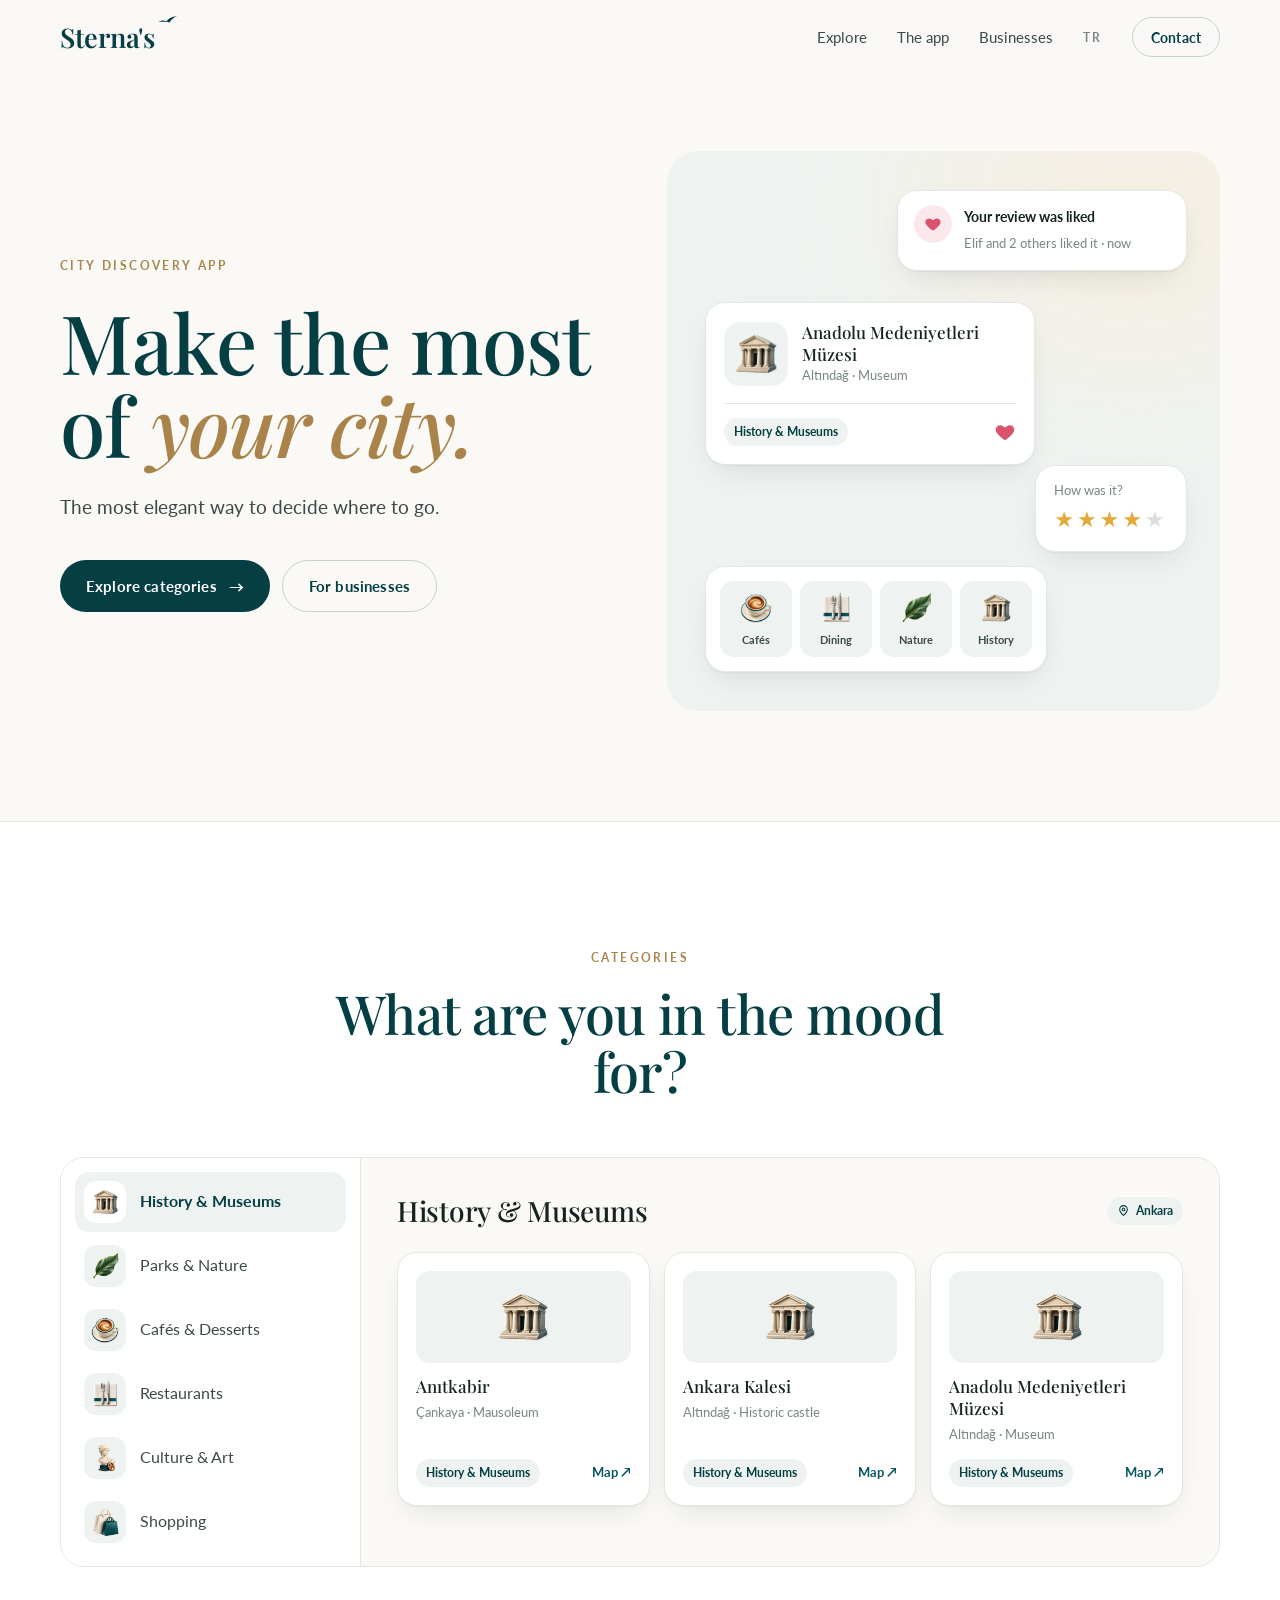
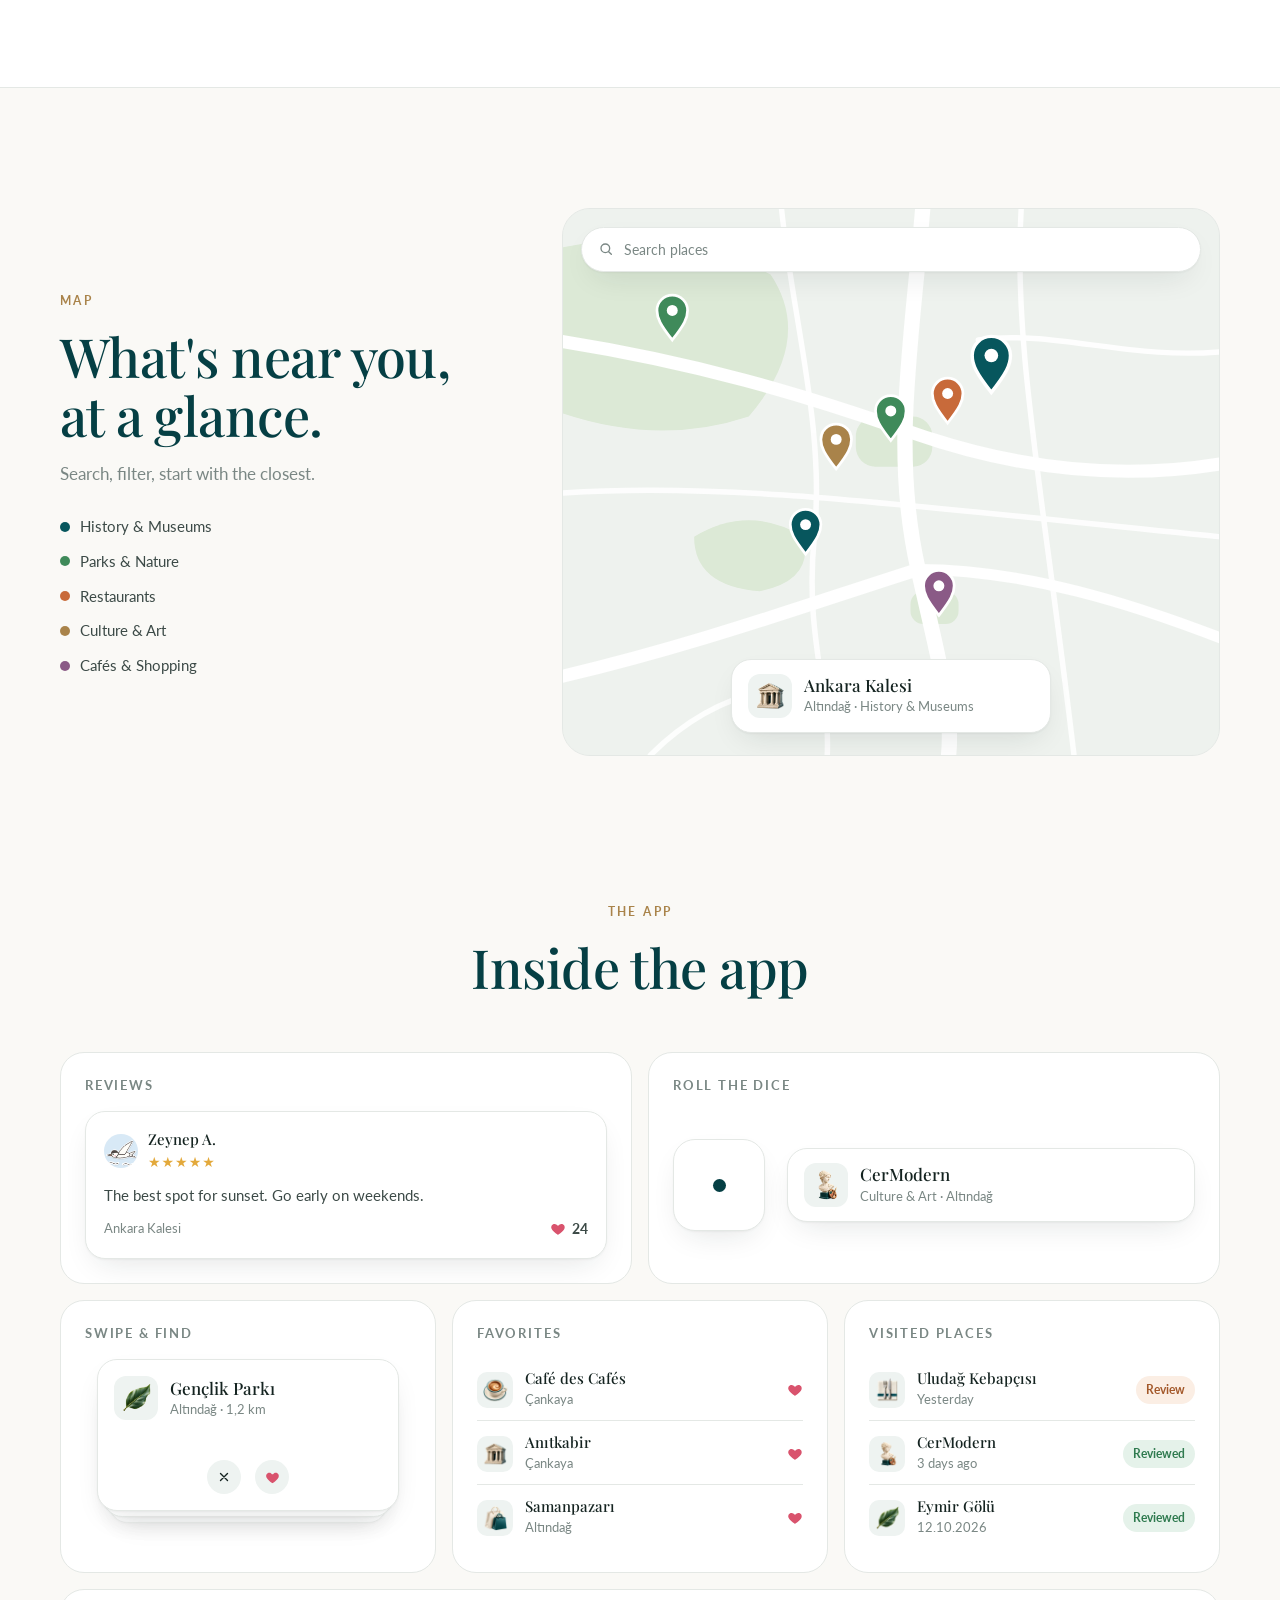
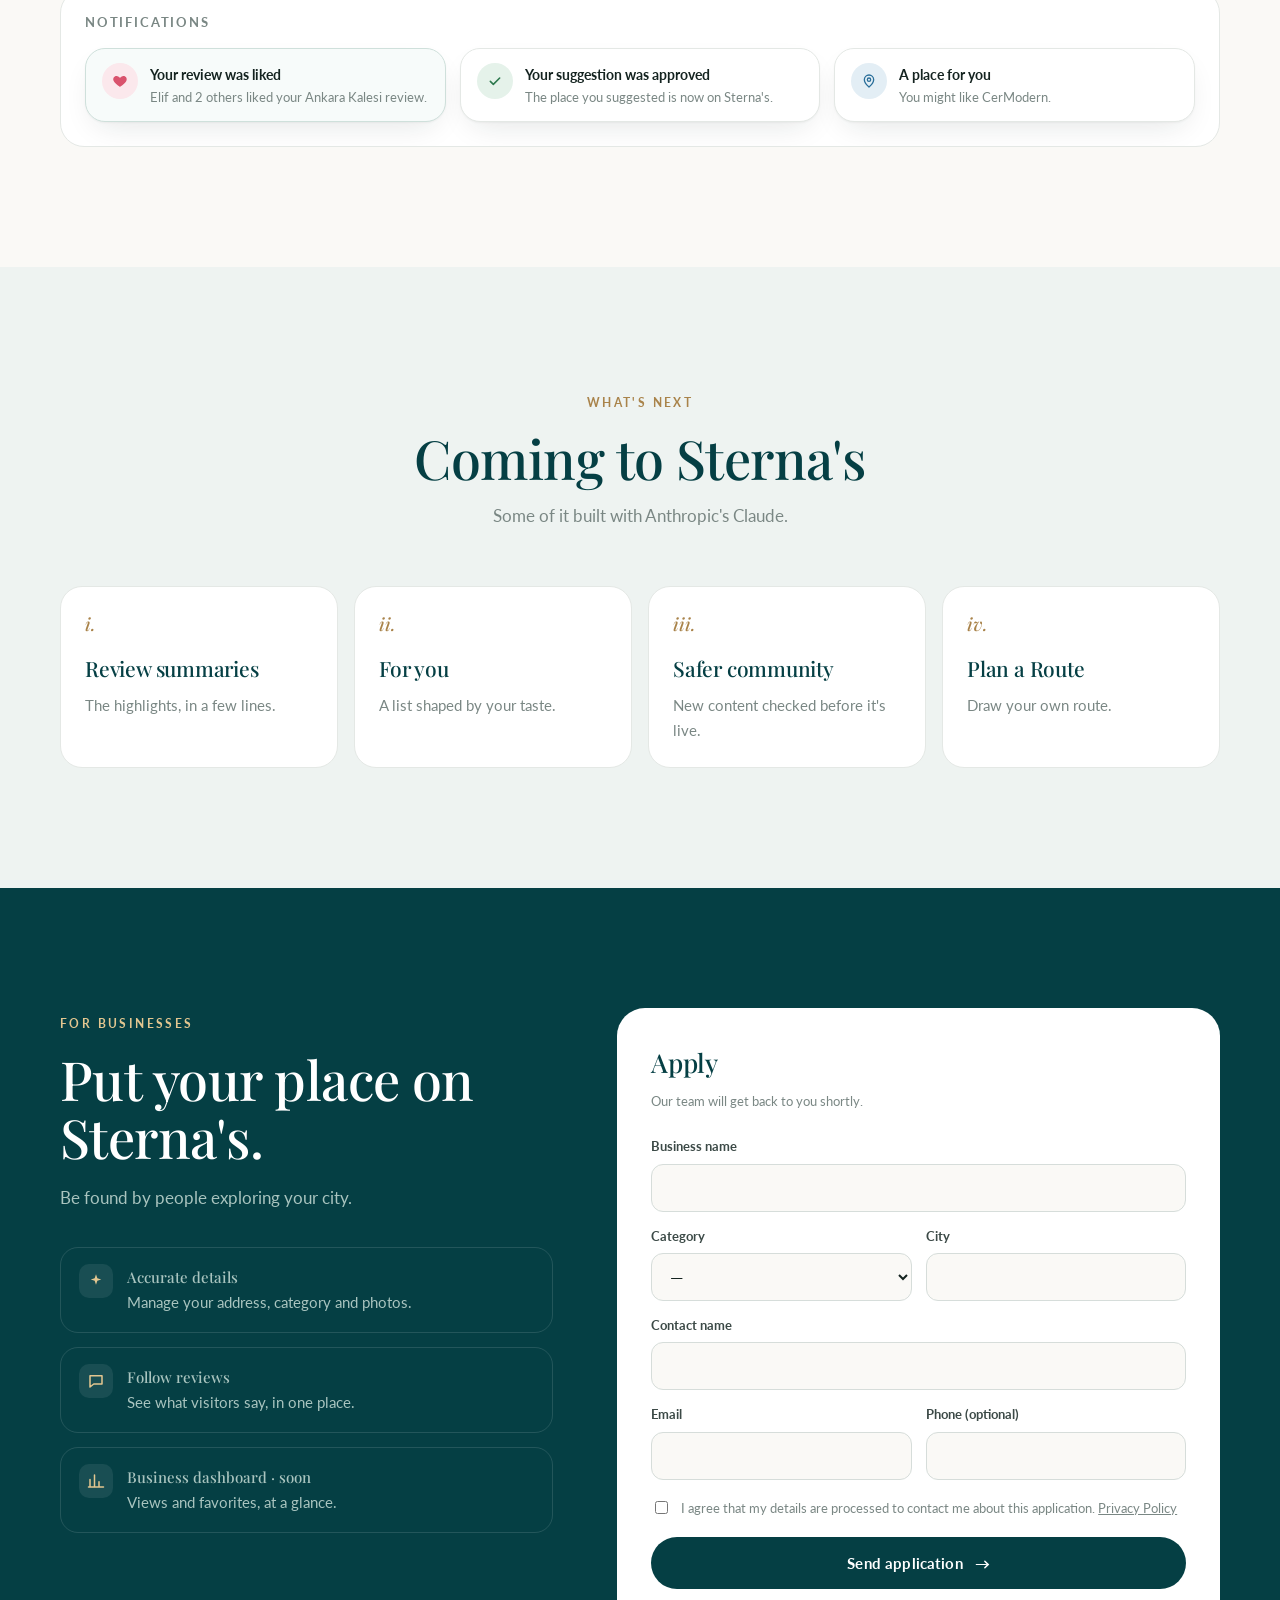
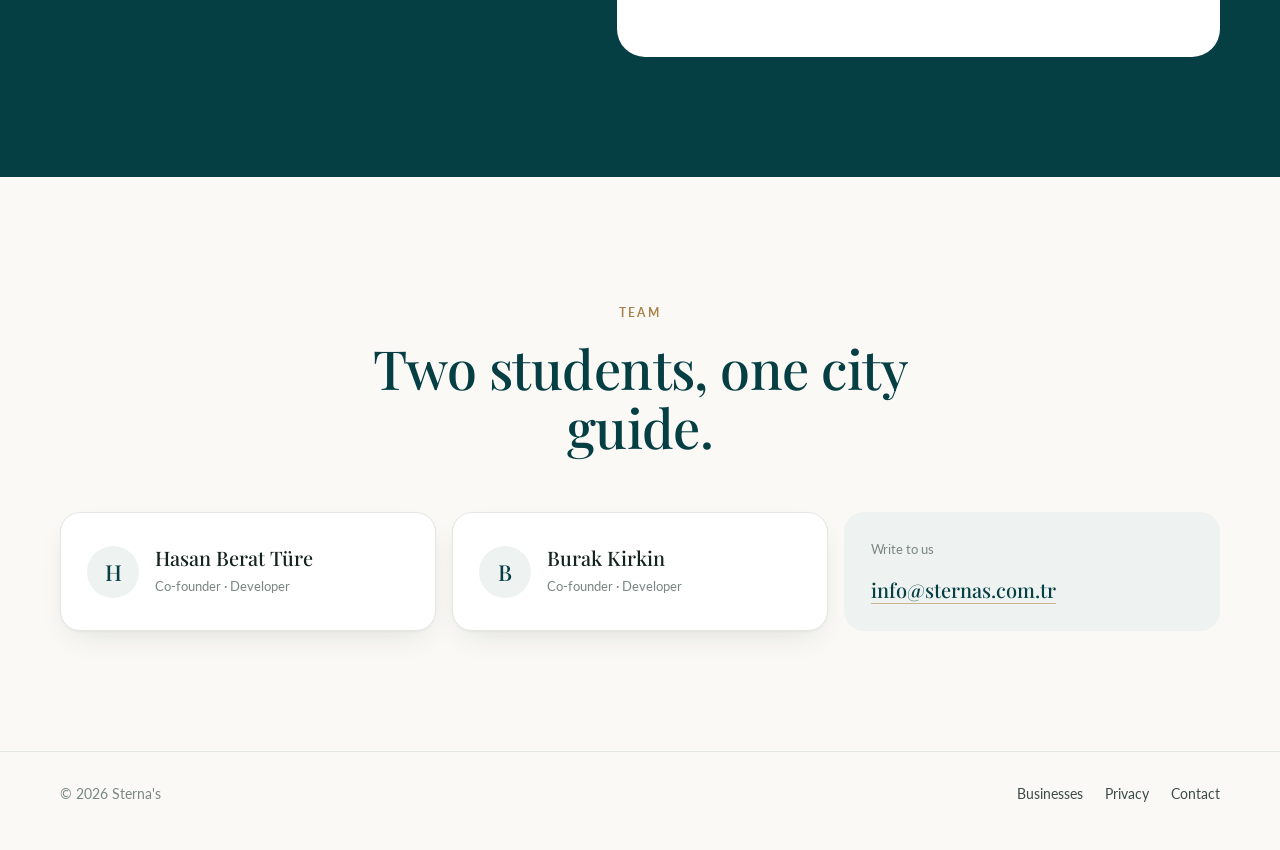
==== index.html @ 479b0d90 "Add files via upload" ====
<!doctype html>
<html lang="tr">
<head>
  <meta charset="utf-8">
  <meta name="viewport" content="width=device-width, initial-scale=1">
  <title>Sterna's · Şehrin keyfini çıkar</title>
  <meta name="description" content="Sterna's; kafeler, restoranlar, parklar, müzeler ve tarihi yerlerle bulunduğun şehri keşfetmeni sağlayan mobil uygulama.">
  <meta property="og:title" content="Sterna's · Şehrin keyfini çıkar">
  <meta property="og:description" content="Kafeler, restoranlar, parklar, müzeler ve tarihi yerler. Bulunduğun şehirde nereye gideceğine Sterna's'la karar ver.">
  <meta name="theme-color" content="#faf9f6">
  <link rel="icon" href="assets/sumru.png">
  <link rel="preconnect" href="https://fonts.googleapis.com">
  <link rel="preconnect" href="https://fonts.gstatic.com" crossorigin>
  <link href="https://fonts.googleapis.com/css2?family=Lato:wght@400;700&family=Playfair+Display:ital,wght@0,500;0,600;1,500&display=swap" rel="stylesheet">
  <link rel="stylesheet" href="styles.css">
  <script>document.documentElement.classList.add('js');</script>
</head>
<body>

<svg width="0" height="0" style="position:absolute" aria-hidden="true">
  <symbol id="i-heart" viewBox="0 0 24 24"><path fill="currentColor" d="M12 21s-7.5-4.6-9.6-9.2C.9 8.4 3 4.5 6.8 4.5c2.1 0 3.6 1.1 4.2 2.3h2c.6-1.2 2.1-2.3 4.2-2.3 3.8 0 5.9 3.9 4.4 7.3C19.5 16.4 12 21 12 21z"/></symbol>
  <symbol id="i-check" viewBox="0 0 24 24"><path fill="none" stroke="currentColor" stroke-width="2.4" stroke-linecap="round" stroke-linejoin="round" d="M5 12.5l4.5 4.5L19 7.5"/></symbol>
  <symbol id="i-pin" viewBox="0 0 24 24"><path fill="none" stroke="currentColor" stroke-width="2" stroke-linecap="round" stroke-linejoin="round" d="M12 21s-7-6.2-7-11a7 7 0 0 1 14 0c0 4.8-7 11-7 11z"/><circle cx="12" cy="10" r="2.5" fill="none" stroke="currentColor" stroke-width="2"/></symbol>
  <symbol id="i-x" viewBox="0 0 24 24"><path fill="none" stroke="currentColor" stroke-width="2.4" stroke-linecap="round" d="M6 6l12 12M18 6L6 18"/></symbol>
  <symbol id="i-search" viewBox="0 0 24 24"><circle cx="11" cy="11" r="6.5" fill="none" stroke="currentColor" stroke-width="2"/><path stroke="currentColor" stroke-width="2" stroke-linecap="round" d="M16 16l4 4"/></symbol>
  <symbol id="i-spark" viewBox="0 0 24 24"><path fill="currentColor" d="M12 3l1.8 5.2L19 10l-5.2 1.8L12 17l-1.8-5.2L5 10l5.2-1.8z"/></symbol>
  <symbol id="i-chart" viewBox="0 0 24 24"><path fill="none" stroke="currentColor" stroke-width="2" stroke-linecap="round" d="M4 20V10M10 20V4M16 20v-7M22 20H2"/></symbol>
  <symbol id="i-chat" viewBox="0 0 24 24"><path fill="none" stroke="currentColor" stroke-width="2" stroke-linejoin="round" d="M4 5h16v11H9l-5 4z"/></symbol>
  <symbol id="i-star" viewBox="0 0 24 24"><path fill="currentColor" d="M12 3.5l2.6 5.4 5.9.8-4.3 4.1 1 5.8L12 16.8 6.8 19.6l1-5.8L3.5 9.7l5.9-.8z"/></symbol>
</svg>

<header class="site-header" id="top">
  <div class="wrap">
    <a class="logo" href="#top" aria-label="Sterna's">
      Sterna's
      <svg viewBox="0 0 44 18" aria-hidden="true"><path fill="currentColor" d="M0 14c8-4 14-5 20-2C24 6 32 1 44 0c-8 4-14 9-17 15-5-2-13-2-27-1z"/></svg>
    </a>
    <nav class="nav">
      <a class="link" href="#kesfet"><span data-lang="tr">Keşfet</span><span data-lang="en">Explore</span></a>
      <a class="link" href="#uygulama"><span data-lang="tr">Uygulama</span><span data-lang="en">The app</span></a>
      <a class="link" href="#isletmeler"><span data-lang="tr">İşletmeler</span><span data-lang="en">Businesses</span></a>
      <button class="lang-toggle" type="button" id="langToggle" aria-label="Dil / Language">EN</button>
      <a class="btn btn-outline" href="#ekip"><span data-lang="tr">İletişim</span><span data-lang="en">Contact</span></a>
    </nav>
  </div>
</header>

<main>
  <!-- HERO -->
  <section class="hero">
    <div class="wrap">
      <div>
        <span class="eyebrow reveal"><span data-lang="tr">Şehir keşif uygulaması</span><span data-lang="en">City discovery app</span></span>
        <h1 class="reveal">
          <span data-lang="tr">Şehrin <em>keyfini</em> çıkar.</span>
          <span data-lang="en">Make the most of <em>your city.</em></span>
        </h1>
        <p class="lead reveal">
          <span data-lang="tr">Nereye gideceğine karar vermenin en zarif yolu.</span>
          <span data-lang="en">The most elegant way to decide where to go.</span>
        </p>
        <div class="hero-actions reveal">
          <a class="btn btn-primary" href="#kesfet"><span data-lang="tr">Kategorileri keşfet</span><span data-lang="en">Explore categories</span> <span class="arrow" aria-hidden="true">→</span></a>
          <a class="btn btn-outline" href="#isletmeler"><span data-lang="tr">İşletmeler için</span><span data-lang="en">For businesses</span></a>
        </div>
      </div>

      <div class="stage reveal" aria-hidden="true">
        <div class="card w-notif float d1">
          <span class="dot heart"><svg width="18" height="18"><use href="#i-heart"/></svg></span>
          <div>
            <strong><span data-lang="tr">Yorumun beğenildi</span><span data-lang="en">Your review was liked</span></strong>
            <span class="small"><span data-lang="tr">Elif ve 2 kişi daha beğendi · şimdi</span><span data-lang="en">Elif and 2 others liked it · now</span></span>
          </div>
        </div>
        <div class="card w-place float">
          <div class="top">
            <span class="ico"><img src="assets/ikon/tarih.webp" alt=""></span>
            <div>
              <div class="title">Anadolu Medeniyetleri Müzesi</div>
              <div class="small"><span data-lang="tr">Altındağ · Müze</span><span data-lang="en">Altındağ · Museum</span></div>
            </div>
          </div>
          <div class="row">
            <span class="chip"><span data-lang="tr">Tarih ve Müzeler</span><span data-lang="en">History &amp; Museums</span></span>
            <svg class="heart" width="22" height="22"><use href="#i-heart"/></svg>
          </div>
        </div>
        <div class="card w-rate float d2">
          <div class="small"><span data-lang="tr">Nasıldı?</span><span data-lang="en">How was it?</span></div>
          <div class="stars">★★★★<span class="off">★</span></div>
        </div>
        <div class="card w-cats float d3">
          <div><img src="assets/ikon/kafe.webp" alt=""><span data-lang="tr">Kafeler</span><span data-lang="en">Cafés</span></div>
          <div><img src="assets/ikon/restoran.webp" alt=""><span data-lang="tr">Restoran</span><span data-lang="en">Dining</span></div>
          <div><img src="assets/ikon/doga.webp" alt=""><span data-lang="tr">Doğa</span><span data-lang="en">Nature</span></div>
          <div><img src="assets/ikon/tarih.webp" alt=""><span data-lang="tr">Tarih</span><span data-lang="en">History</span></div>
        </div>
      </div>
    </div>
  </section>

  <!-- EXPLORER -->
  <section class="block explore" id="kesfet">
    <div class="wrap">
      <div class="head reveal">
        <span class="eyebrow"><span data-lang="tr">Kategoriler</span><span data-lang="en">Categories</span></span>
        <h2><span data-lang="tr">Bugün canın ne istiyor?</span><span data-lang="en">What are you in the mood for?</span></h2>
      </div>
      <div class="explorer reveal">
        <ul class="cats" role="tablist" aria-label="Kategoriler" id="cats"></ul>
        <div class="panel" role="tabpanel" id="panel" aria-live="polite">
          <div class="panel-top">
            <h3 id="panelTitle"></h3>
            <span class="chip"><svg width="13" height="13"><use href="#i-pin"/></svg> Ankara</span>
          </div>
          <div class="place-grid" id="places"></div>
        </div>
      </div>
    </div>
  </section>

  <!-- MAP -->
  <section class="block">
    <div class="wrap map-wrap">
      <div class="map-copy reveal">
        <span class="eyebrow"><span data-lang="tr">Harita</span><span data-lang="en">Map</span></span>
        <h2><span data-lang="tr">Yakınındakiler, tek bakışta.</span><span data-lang="en">What's near you, at a glance.</span></h2>
        <p><span data-lang="tr">Ara, filtrele, en yakından başla.</span><span data-lang="en">Search, filter, start with the closest.</span></p>
        <ul class="legend">
          <li><i style="background:#07565d"></i><span data-lang="tr">Tarih ve Müzeler</span><span data-lang="en">History &amp; Museums</span></li>
          <li><i style="background:#3f8a5a"></i><span data-lang="tr">Parklar ve Doğa</span><span data-lang="en">Parks &amp; Nature</span></li>
          <li><i style="background:#c86a3a"></i><span data-lang="tr">Restoranlar</span><span data-lang="en">Restaurants</span></li>
          <li><i style="background:#a9834a"></i><span data-lang="tr">Kültür ve Sanat</span><span data-lang="en">Culture &amp; Art</span></li>
          <li><i style="background:#8a5a86"></i><span data-lang="tr">Kafeler ve Alışveriş</span><span data-lang="en">Cafés &amp; Shopping</span></li>
        </ul>
      </div>
      <div class="map reveal" aria-hidden="true">
        <svg viewBox="0 0 600 500" preserveAspectRatio="xMidYMid slice">
          <rect width="600" height="500" fill="#eef2ee"/>
          <g fill="#dce9d6">
            <path d="M-20 40 Q90 10 190 60 Q230 120 170 190 Q80 220 -20 180 Z"/>
            <rect x="268" y="190" width="70" height="46" rx="18"/>
            <rect x="318" y="350" width="44" height="30" rx="12"/>
            <path d="M120 300 Q170 270 220 300 Q230 340 180 350 Q120 345 120 300 Z"/>
          </g>
          <g fill="none" stroke="#ffffff" stroke-linecap="round">
            <path d="M330 -10 C 320 120, 300 220, 325 330 S 360 470, 350 520" stroke-width="14"/>
            <path d="M-10 120 C 120 140, 220 170, 320 205 S 520 250, 620 230" stroke-width="12"/>
            <path d="M-10 430 C 120 400, 230 360, 325 330" stroke-width="12"/>
            <path d="M325 330 C 420 330, 520 360, 620 400" stroke-width="10"/>
          </g>
          <g fill="none" stroke="#ffffff" stroke-width="5" stroke-linecap="round" opacity=".9">
            <path d="M200 0 C 210 100, 240 200, 230 300 S 250 450, 240 520"/>
            <path d="M420 -10 C 410 120, 440 260, 470 520"/>
            <path d="M0 260 C 150 250, 300 270, 600 300"/>
            <path d="M80 500 C 160 420, 260 420, 380 470"/>
            <path d="M380 120 C 450 110, 520 140, 610 130"/>
          </g>
          <g id="pins"></g>
        </svg>
        <div class="card map-search"><svg width="16" height="16"><use href="#i-search"/></svg><span data-lang="tr">Mekân ara</span><span data-lang="en">Search places</span></div>
        <div class="card map-card" id="mapCard">
          <span class="ico"><img id="mapIco" src="assets/ikon/tarih.webp" alt=""></span>
          <div>
            <div class="title" id="mapName"></div>
            <div class="small" id="mapMeta"></div>
          </div>
        </div>
      </div>
    </div>
  </section>

  <!-- APP BENTO -->
  <section class="block" id="uygulama" style="padding-top:20px">
    <div class="wrap">
      <div class="head reveal">
        <span class="eyebrow"><span data-lang="tr">Uygulama</span><span data-lang="en">The app</span></span>
        <h2><span data-lang="tr">Uygulamanın içinden</span><span data-lang="en">Inside the app</span></h2>
      </div>

      <div class="bento" aria-hidden="true">
        <div class="tile t-review reveal">
          <h3><span data-lang="tr">Yorumlar</span><span data-lang="en">Reviews</span></h3>
          <div class="card review">
            <div class="who">
              <img src="assets/sumru.png" alt="">
              <div>
                <div class="title" style="font-size:15px">Zeynep A.</div>
                <div class="stars">★★★★★</div>
              </div>
            </div>
            <p><span data-lang="tr">Gün batımını izlemek için en güzel yer. Hafta sonu erken gidin.</span><span data-lang="en">The best spot for sunset. Go early on weekends.</span></p>
            <div class="meta">
              <span class="small">Ankara Kalesi</span>
              <span class="likes"><svg class="heart" width="16" height="16"><use href="#i-heart"/></svg> 24</span>
            </div>
          </div>
        </div>

        <div class="tile t-dice reveal">
          <h3><span data-lang="tr">Zar At</span><span data-lang="en">Roll the dice</span></h3>
          <div class="dice-row">
            <div class="die" id="die"><i></i><i></i><i></i><i></i><i></i><i></i><i></i><i></i><i></i></div>
            <div class="card dice-result" id="diceResult">
              <span class="ico"><img id="diceIco" src="assets/ikon/kultur.webp" alt=""></span>
              <div>
                <div class="title" id="diceName"></div>
                <div class="small" id="diceMeta"></div>
              </div>
            </div>
          </div>
        </div>

        <div class="tile t-swipe reveal">
          <h3><span data-lang="tr">Kaydır ve Bul</span><span data-lang="en">Swipe &amp; Find</span></h3>
          <div class="swipe">
            <div class="card"><div class="title">Eymir Gölü</div></div>
            <div class="card"><div class="title">CerModern</div></div>
            <div class="card">
              <div style="display:flex;gap:12px;align-items:center">
                <span class="ico"><img src="assets/ikon/doga.webp" alt=""></span>
                <div><div class="title">Gençlik Parkı</div><div class="small">Altındağ · 1,2 km</div></div>
              </div>
              <div class="acts"><span><svg width="14" height="14"><use href="#i-x"/></svg></span><span class="heart"><svg width="15" height="15"><use href="#i-heart"/></svg></span></div>
            </div>
          </div>
        </div>

        <div class="tile t-fav reveal">
          <h3><span data-lang="tr">Favoriler</span><span data-lang="en">Favorites</span></h3>
          <div class="mini-list">
            <div class="r"><span class="ico"><img src="assets/ikon/kafe.webp" alt=""></span><div class="grow"><div class="title">Café des Cafés</div><div class="small">Çankaya</div></div><svg class="heart" width="16" height="16"><use href="#i-heart"/></svg></div>
            <div class="r"><span class="ico"><img src="assets/ikon/tarih.webp" alt=""></span><div class="grow"><div class="title">Anıtkabir</div><div class="small">Çankaya</div></div><svg class="heart" width="16" height="16"><use href="#i-heart"/></svg></div>
            <div class="r"><span class="ico"><img src="assets/ikon/alisveris.webp" alt=""></span><div class="grow"><div class="title">Samanpazarı</div><div class="small">Altındağ</div></div><svg class="heart" width="16" height="16"><use href="#i-heart"/></svg></div>
          </div>
        </div>

        <div class="tile t-history reveal">
          <h3><span data-lang="tr">Geçmiş yerler</span><span data-lang="en">Visited places</span></h3>
          <div class="mini-list">
            <div class="r"><span class="ico"><img src="assets/ikon/restoran.webp" alt=""></span><div class="grow"><div class="title">Uludağ Kebapçısı</div><div class="small"><span data-lang="tr">Dün</span><span data-lang="en">Yesterday</span></div></div><span class="chip orange"><span data-lang="tr">Değerlendir</span><span data-lang="en">Review</span></span></div>
            <div class="r"><span class="ico"><img src="assets/ikon/kultur.webp" alt=""></span><div class="grow"><div class="title">CerModern</div><div class="small"><span data-lang="tr">3 gün önce</span><span data-lang="en">3 days ago</span></div></div><span class="chip green"><span data-lang="tr">Değerlendirdin</span><span data-lang="en">Reviewed</span></span></div>
            <div class="r"><span class="ico"><img src="assets/ikon/doga.webp" alt=""></span><div class="grow"><div class="title">Eymir Gölü</div><div class="small">12.10.2026</div></div><span class="chip green"><span data-lang="tr">Değerlendirdin</span><span data-lang="en">Reviewed</span></span></div>
          </div>
        </div>

        <div class="tile t-notifs reveal">
          <h3><span data-lang="tr">Bildirimler</span><span data-lang="en">Notifications</span></h3>
          <div class="notifs">
            <div class="card notif unread"><span class="dot heart" style="background:#fbe8ec"><svg width="16" height="16"><use href="#i-heart"/></svg></span><div><strong><span data-lang="tr">Yorumun beğenildi</span><span data-lang="en">Your review was liked</span></strong><span class="small"><span data-lang="tr">Elif ve 2 kişi daha Ankara Kalesi yorumunu beğendi.</span><span data-lang="en">Elif and 2 others liked your Ankara Kalesi review.</span></span></div></div>
            <div class="card notif"><span class="dot" style="background:#e5f2ea;color:#2f7a4f"><svg width="16" height="16"><use href="#i-check"/></svg></span><div><strong><span data-lang="tr">Yer önerin onaylandı</span><span data-lang="en">Your suggestion was approved</span></strong><span class="small"><span data-lang="tr">Önerdiğin mekân artık Sterna's'ta.</span><span data-lang="en">The place you suggested is now on Sterna's.</span></span></div></div>
            <div class="card notif"><span class="dot" style="background:#e3eef5;color:#2a6f9a"><svg width="16" height="16"><use href="#i-pin"/></svg></span><div><strong><span data-lang="tr">Sana bir mekân önerdik</span><span data-lang="en">A place for you</span></strong><span class="small"><span data-lang="tr">CerModern ilgini çekebilir.</span><span data-lang="en">You might like CerModern.</span></span></div></div>
          </div>
        </div>
      </div>
    </div>
  </section>

  <!-- NEXT -->
  <section class="block next">
    <div class="wrap">
      <div class="head reveal">
        <span class="eyebrow"><span data-lang="tr">Sırada</span><span data-lang="en">What's next</span></span>
        <h2><span data-lang="tr">Yakında Sterna's'ta</span><span data-lang="en">Coming to Sterna's</span></h2>
        <p><span data-lang="tr">Bir kısmını Anthropic'in Claude modeliyle geliştiriyoruz.</span><span data-lang="en">Some of it built with Anthropic's Claude.</span></p>
      </div>
      <div class="next-grid reveal">
        <div class="next-item"><span class="num">i.</span><h3><span data-lang="tr">Yorum özetleri</span><span data-lang="en">Review summaries</span></h3><p><span data-lang="tr">Öne çıkanlar, birkaç cümlede.</span><span data-lang="en">The highlights, in a few lines.</span></p></div>
        <div class="next-item"><span class="num">ii.</span><h3><span data-lang="tr">Sana özel öneriler</span><span data-lang="en">For you</span></h3><p><span data-lang="tr">Zevkine göre şekillenen liste.</span><span data-lang="en">A list shaped by your taste.</span></p></div>
        <div class="next-item"><span class="num">iii.</span><h3><span data-lang="tr">Güvenli topluluk</span><span data-lang="en">Safer community</span></h3><p><span data-lang="tr">Yeni içerik yayından önce kontrol edilir.</span><span data-lang="en">New content checked before it's live.</span></p></div>
        <div class="next-item"><span class="num">iv.</span><h3><span data-lang="tr">Rota Oluştur</span><span data-lang="en">Plan a Route</span></h3><p><span data-lang="tr">Kendi keşif rotanı çiz.</span><span data-lang="en">Draw your own route.</span></p></div>
      </div>
    </div>
  </section>

  <!-- BUSINESS -->
  <section class="block biz" id="isletmeler">
    <div class="wrap biz-grid">
      <div class="reveal">
        <span class="eyebrow"><span data-lang="tr">İşletmeler için</span><span data-lang="en">For businesses</span></span>
        <h2><span data-lang="tr">Mekânını Sterna's'ta öne çıkar.</span><span data-lang="en">Put your place on Sterna's.</span></h2>
        <p class="intro"><span data-lang="tr">Şehrini keşfeden insanlar seni bulsun.</span><span data-lang="en">Be found by people exploring your city.</span></p>
        <ul class="perks">
          <li><span class="pi"><svg><use href="#i-spark"/></svg></span><div><strong><span data-lang="tr">Doğru ve güncel bilgi</span><span data-lang="en">Accurate details</span></strong><span><span data-lang="tr">Adres, kategori ve fotoğraflarını sen yönet.</span><span data-lang="en">Manage your address, category and photos.</span></span></div></li>
          <li><span class="pi"><svg><use href="#i-chat"/></svg></span><div><strong><span data-lang="tr">Yorumları takip et</span><span data-lang="en">Follow reviews</span></strong><span><span data-lang="tr">Ziyaretçilerin ne dediğini tek yerden gör.</span><span data-lang="en">See what visitors say, in one place.</span></span></div></li>
          <li><span class="pi"><svg><use href="#i-chart"/></svg></span><div><strong><span data-lang="tr">İşletme paneli · yakında</span><span data-lang="en">Business dashboard · soon</span></strong><span><span data-lang="tr">Görüntülenme ve favori istatistikleri.</span><span data-lang="en">Views and favorites, at a glance.</span></span></div></li>
        </ul>
      </div>

      <form class="biz-form reveal" id="bizForm" novalidate>
        <h3><span data-lang="tr">Başvuru formu</span><span data-lang="en">Apply</span></h3>
        <p class="small"><span data-lang="tr">Ekibimiz en kısa sürede sana dönecek.</span><span data-lang="en">Our team will get back to you shortly.</span></p>
        <div class="fields">
          <div class="field full"><label for="f-name"><span data-lang="tr">İşletme adı</span><span data-lang="en">Business name</span></label><input id="f-name" name="isletme" required autocomplete="organization"></div>
          <div class="field"><label for="f-cat"><span data-lang="tr">Kategori</span><span data-lang="en">Category</span></label>
            <select id="f-cat" name="kategori" required>
              <option value="">—</option>
              <option>Restoranlar</option><option>Kafeler ve Tatlıcılar</option><option>Parklar ve Doğa</option>
              <option>Tarih ve Müzeler</option><option>Eğlence ve Aktiviteler</option><option>Alışveriş</option>
              <option>Kültür ve Sanat</option><option>Spor ve Fitness</option><option>Konaklama</option><option>Gece Hayatı</option>
            </select>
          </div>
          <div class="field"><label for="f-city"><span data-lang="tr">Şehir</span><span data-lang="en">City</span></label><input id="f-city" name="sehir" required autocomplete="address-level2"></div>
          <div class="field full"><label for="f-person"><span data-lang="tr">Yetkili adı soyadı</span><span data-lang="en">Contact name</span></label><input id="f-person" name="yetkili" required autocomplete="name"></div>
          <div class="field"><label for="f-mail"><span data-lang="tr">E-posta</span><span data-lang="en">Email</span></label><input id="f-mail" name="email" type="email" required autocomplete="email"></div>
          <div class="field"><label for="f-phone"><span data-lang="tr">Telefon (isteğe bağlı)</span><span data-lang="en">Phone (optional)</span></label><input id="f-phone" name="telefon" type="tel" autocomplete="tel"></div>
          <label class="consent"><input type="checkbox" id="f-consent" required>
            <span><span data-lang="tr">Bilgilerimin başvurumla ilgili iletişim için işlenmesini kabul ediyorum. <a href="gizlilik.html">Gizlilik Politikası</a></span><span data-lang="en">I agree that my details are processed to contact me about this application. <a href="gizlilik.html">Privacy Policy</a></span></span>
          </label>
          <input class="hp" type="text" name="_honey" tabindex="-1" autocomplete="off">
        </div>
        <button class="btn btn-primary" type="submit"><span data-lang="tr">Başvuruyu gönder</span><span data-lang="en">Send application</span> <span class="arrow" aria-hidden="true">→</span></button>
        <p class="form-msg" id="formMsg" role="status"></p>
      </form>
    </div>
  </section>

  <!-- TEAM -->
  <section class="block" id="ekip">
    <div class="wrap">
      <div class="head reveal">
        <span class="eyebrow"><span data-lang="tr">Ekip</span><span data-lang="en">Team</span></span>
        <h2><span data-lang="tr">İki öğrenci, bir şehir rehberi.</span><span data-lang="en">Two students, one city guide.</span></h2>
      </div>
      <div class="team-grid reveal">
        <div class="card person"><span class="av">H</span><div><strong>Hasan Berat Türe</strong><span class="small"><span data-lang="tr">Kurucu ortak · Geliştirici</span><span data-lang="en">Co-founder · Developer</span></span></div></div>
        <div class="card person"><span class="av">B</span><div><strong>Burak Kirkin</strong><span class="small"><span data-lang="tr">Kurucu ortak · Geliştirici</span><span data-lang="en">Co-founder · Developer</span></span></div></div>
        <div class="card person contact-tile"><span class="small"><span data-lang="tr">Bize yazın</span><span data-lang="en">Write to us</span></span><a href="mailto:info@sternas.com.tr">info@sternas.com.tr</a></div>
      </div>
    </div>
  </section>
</main>

<footer>
  <div class="wrap">
    <span>© 2026 Sterna's</span>
    <nav>
      <a href="#isletmeler"><span data-lang="tr">İşletmeler</span><span data-lang="en">Businesses</span></a>
      <a href="gizlilik.html"><span data-lang="tr">Gizlilik</span><span data-lang="en">Privacy</span></a>
      <a href="mailto:info@sternas.com.tr"><span data-lang="tr">İletişim</span><span data-lang="en">Contact</span></a>
    </nav>
  </div>
</footer>

<script src="site.js"></script>
</body>
</html>
---- styles.css ----
:root {
  --bg: #faf9f6;
  --surface: #ffffff;
  --sage: #eef3f1;
  --sage-2: #e2ebe8;
  --ink: #142320;
  --ink-soft: #3c4a47;
  --muted: #7a8784;
  --line: #e4e8e5;
  --teal: #07565d;
  --teal-deep: #053f44;
  --gold: #a9834a;
  --rose: #d9536d;
  --serif: "Playfair Display", Georgia, serif;
  --sans: "Lato", system-ui, -apple-system, "Segoe UI", sans-serif;
  --ease: cubic-bezier(.2, .7, .2, 1);
  --card-shadow: 0 1px 2px rgba(20, 35, 32, .04), 0 12px 32px -12px rgba(20, 35, 32, .14);
}

* { box-sizing: border-box; }
html { scroll-behavior: smooth; }
body {
  margin: 0; background: var(--bg); color: var(--ink);
  font: 400 17px/1.65 var(--sans); -webkit-font-smoothing: antialiased;
}
img { display: block; max-width: 100%; height: auto; }
a { color: inherit; }
button, input, select { font: inherit; }
::selection { background: #d7e6e2; }

.wrap { width: min(1160px, 100% - 40px); margin-inline: auto; }

html[lang="tr"] [data-lang="en"],
html[lang="en"] [data-lang="tr"] { display: none !important; }

h1, h2, h3 { font-family: var(--serif); font-weight: 500; margin: 0; letter-spacing: -.01em; }

.eyebrow {
  display: inline-block; font-size: 12px; font-weight: 700; letter-spacing: .2em;
  text-transform: uppercase; color: var(--gold);
}

section { scroll-margin-top: 84px; }
.block { padding: 120px 0; }
.head { text-align: center; max-width: 640px; margin: 0 auto 56px; }
.head h2 { font-size: clamp(34px, 4.4vw, 54px); line-height: 1.08; color: var(--teal-deep); margin-top: 14px; }
.head p { margin: 14px 0 0; color: var(--muted); }

/* ---------- buttons ---------- */
.btn {
  display: inline-flex; align-items: center; justify-content: center; gap: 12px;
  height: 52px; padding: 0 26px; border-radius: 999px; border: 0; cursor: pointer;
  font: 700 15px var(--sans); letter-spacing: .01em; text-decoration: none;
  transition: background .3s var(--ease), color .3s var(--ease), border-color .3s var(--ease), transform .3s var(--ease);
}
.btn .arrow { transition: transform .3s var(--ease); }
.btn:hover .arrow { transform: translateX(4px); }
.btn-primary { background: var(--teal-deep); color: #fff; }
.btn-primary:hover { background: var(--teal); }
.btn-outline { border: 1px solid #c8d2cf; color: var(--teal-deep); background: transparent; }
.btn-outline:hover { border-color: var(--teal-deep); background: var(--surface); }
.btn-light { background: #fff; color: var(--teal-deep); }
.btn-light:hover { background: #f2e7d3; }
:focus-visible { outline: 2px solid var(--teal); outline-offset: 3px; }

/* ---------- header ---------- */
.site-header { position: sticky; top: 0; z-index: 40; background: rgba(250, 249, 246, .86); backdrop-filter: blur(14px); border-bottom: 1px solid transparent; transition: border-color .3s; }
.site-header.scrolled { border-bottom-color: var(--line); }
.site-header .wrap { height: 74px; display: flex; align-items: center; justify-content: space-between; }
.logo {
  display: inline-flex; align-items: flex-start; gap: 3px; text-decoration: none;
  font: 600 27px var(--serif); color: var(--teal-deep); letter-spacing: -.01em;
}
.logo svg { width: 19px; margin-top: -3px; }
.nav { display: flex; align-items: center; gap: 30px; font-size: 15px; color: var(--ink-soft); }
.nav a { text-decoration: none; }
.nav a:hover { color: var(--teal-deep); }
.nav .btn { height: 40px; padding: 0 18px; font-size: 14px; }
.lang-toggle { border: 0; background: none; cursor: pointer; padding: 4px 0; font: 700 12px var(--sans); letter-spacing: .16em; color: var(--muted); }
.lang-toggle:hover { color: var(--teal-deep); }
@media (max-width: 820px) { .nav .link { display: none; } .nav { gap: 18px; } }

/* ---------- shared widget pieces ---------- */
.card {
  background: var(--surface); border: 1px solid var(--line); border-radius: 20px;
  box-shadow: var(--card-shadow);
}
.ico { width: 44px; height: 44px; border-radius: 12px; background: var(--sage); padding: 6px; flex: none; }
.ico img { width: 100%; height: 100%; }
.chip {
  display: inline-flex; align-items: center; gap: 6px; font-size: 12px; font-weight: 700;
  color: var(--teal-deep); background: var(--sage); border-radius: 999px; padding: 4px 10px;
}
.chip.gold { color: #7a5b2b; background: #f4ecdd; }
.chip.green { color: #2f7a4f; background: #e5f2ea; }
.chip.orange { color: #a3582a; background: #fbeee4; }
.stars { color: #e3a93b; letter-spacing: 1px; font-size: 14px; }
.stars .off { color: #d9ded9; }
.heart { color: var(--rose); }
.small { font-size: 13px; color: var(--muted); }
.title { font: 500 17px var(--serif); color: var(--ink); line-height: 1.3; }

/* ---------- hero ---------- */
.hero { padding: 76px 0 110px; }
.hero .wrap { display: grid; grid-template-columns: 1fr 1.02fr; gap: 64px; align-items: center; }
.hero h1 { font-size: clamp(46px, 6.4vw, 88px); line-height: 1.02; color: var(--teal-deep); margin: 22px 0 24px; }
.hero h1 em { font-style: italic; color: var(--gold); }
.hero .lead { font-size: 19px; color: var(--ink-soft); max-width: 470px; margin: 0 0 38px; }
.hero-actions { display: flex; flex-wrap: wrap; gap: 12px; }

.stage {
  position: relative; height: 560px; border-radius: 32px;
  background:
    radial-gradient(120% 90% at 85% 10%, #f6efe2 0%, rgba(246, 239, 226, 0) 55%),
    var(--sage);
  overflow: hidden;
}
.stage > .card { position: absolute; }
.w-place { left: 7%; top: 27%; width: 330px; padding: 18px; }
.w-place .top { display: flex; gap: 14px; align-items: center; }
.w-place .ico { width: 64px; height: 64px; border-radius: 16px; padding: 8px; }
.w-place .row { display: flex; justify-content: space-between; align-items: center; margin-top: 16px; padding-top: 14px; border-top: 1px solid var(--line); }
.w-notif { right: 6%; top: 7%; width: 290px; padding: 14px 16px; display: flex; gap: 12px; align-items: flex-start; }
.w-notif .dot { width: 38px; height: 38px; border-radius: 50%; background: #fbe8ec; display: grid; place-items: center; flex: none; font-size: 18px; }
.w-notif strong { display: block; font-size: 14px; }
.w-cats { left: 7%; bottom: 7%; padding: 14px; display: grid; grid-template-columns: repeat(4, 72px); gap: 8px; }
.w-cats div { text-align: center; font-size: 11px; font-weight: 700; color: var(--ink-soft); background: var(--sage); border-radius: 14px; padding: 10px 4px 8px; }
.w-cats img { width: 34px; height: 34px; margin: 0 auto 6px; }
.w-rate { right: 6%; top: 56%; padding: 14px 18px; }
.w-rate .stars { font-size: 22px; letter-spacing: 3px; }

.float { animation: float 7s ease-in-out infinite; }
.float.d1 { animation-delay: -2s; }
.float.d2 { animation-delay: -4s; }
.float.d3 { animation-delay: -5.5s; }
@keyframes float { 0%, 100% { transform: translateY(0); } 50% { transform: translateY(-8px); } }

@media (max-width: 980px) {
  .hero .wrap { grid-template-columns: 1fr; gap: 48px; }
  .stage { height: 520px; }
}
@media (max-width: 560px) {
  .hero { padding: 48px 0 70px; }
  .stage { height: 470px; border-radius: 24px; }
  .w-place { left: 5%; top: 24%; width: 82%; }
  .w-notif { right: 4%; top: 3%; width: 80%; }
  .w-cats { left: 5%; bottom: 5%; grid-template-columns: repeat(4, 1fr); width: 90%; }
  .w-rate { right: 5%; top: 53%; }
}

/* ---------- explorer ---------- */
.explore { background: var(--surface); border-top: 1px solid var(--line); border-bottom: 1px solid var(--line); }
.explorer { display: grid; grid-template-columns: 300px 1fr; border: 1px solid var(--line); border-radius: 24px; overflow: hidden; background: var(--bg); }
.cats { list-style: none; margin: 0; padding: 14px; border-right: 1px solid var(--line); display: flex; flex-direction: column; gap: 4px; background: var(--surface); }
.cat {
  width: 100%; display: flex; align-items: center; gap: 14px; text-align: left;
  border: 0; background: transparent; cursor: pointer; border-radius: 14px;
  padding: 9px 14px 9px 9px; font-size: 16px; color: var(--ink-soft);
  transition: background .25s var(--ease), color .25s var(--ease);
}
.cat img { width: 42px; height: 42px; padding: 6px; border-radius: 12px; background: var(--sage); transition: transform .3s var(--ease); }
.cat:hover { background: #f4f7f6; color: var(--ink); }
.cat:hover img { transform: scale(1.06); }
.cat[aria-selected="true"] { background: var(--sage); color: var(--teal-deep); font-weight: 700; }
.cat[aria-selected="true"] img { background: var(--surface); }
.panel { padding: 30px 36px; }
.panel-top { display: flex; justify-content: space-between; align-items: center; gap: 12px; margin-bottom: 18px; }
.panel h3 { font-size: 28px; color: var(--ink); }
.place-grid { display: grid; grid-template-columns: repeat(3, 1fr); gap: 14px; }
.pcard { padding: 18px; display: flex; flex-direction: column; gap: 12px; text-decoration: none; transition: transform .3s var(--ease), box-shadow .3s var(--ease); }
.pcard:hover { transform: translateY(-3px); box-shadow: 0 1px 2px rgba(20, 35, 32, .04), 0 18px 36px -14px rgba(20, 35, 32, .22); }
.pcard .thumb { height: 92px; border-radius: 14px; background: var(--sage); display: grid; place-items: center; }
.pcard .thumb img { width: 58px; height: 58px; }
.pcard .foot { display: flex; justify-content: space-between; align-items: center; margin-top: auto; }
.place-grid.swap .pcard { animation: rise .5s var(--ease) both; }
.place-grid.swap .pcard:nth-child(2) { animation-delay: .07s; }
.place-grid.swap .pcard:nth-child(3) { animation-delay: .14s; }
@keyframes rise { from { opacity: 0; transform: translateY(10px); } to { opacity: 1; transform: none; } }

@media (max-width: 900px) {
  .explorer { grid-template-columns: 1fr; }
  .cats { flex-direction: row; overflow-x: auto; border-right: 0; border-bottom: 1px solid var(--line); scrollbar-width: none; }
  .cats::-webkit-scrollbar { display: none; }
  .cats li { flex: none; }
  .cat { padding: 7px 14px 7px 7px; white-space: nowrap; }
  .cat img { width: 34px; height: 34px; padding: 5px; }
  .panel { padding: 22px 18px; }
  .place-grid { grid-template-columns: 1fr; }
  .pcard { flex-direction: row; align-items: center; }
  .pcard .thumb { width: 64px; height: 64px; flex: none; }
  .pcard .thumb img { width: 40px; height: 40px; }
  .pcard .foot { margin: 0 0 0 auto; }
  .pcard .foot .chip { display: none; }
}

/* ---------- map ---------- */
.map-wrap { display: grid; grid-template-columns: .8fr 1.2fr; gap: 64px; align-items: center; }
.map-copy h2 { font-size: clamp(34px, 4.4vw, 54px); line-height: 1.08; color: var(--teal-deep); margin: 14px 0 16px; }
.map-copy p { color: var(--muted); margin: 0 0 26px; max-width: 380px; }
.legend { list-style: none; margin: 0; padding: 0; display: grid; gap: 10px; }
.legend li { display: flex; align-items: center; gap: 10px; font-size: 15px; color: var(--ink-soft); }
.legend i { width: 10px; height: 10px; border-radius: 50%; display: inline-block; }
.map { position: relative; border-radius: 28px; overflow: hidden; aspect-ratio: 6 / 5; background: #eef2ee; border: 1px solid var(--line); }
.map > svg { width: 100%; height: 100%; display: block; }
.pin { transform-box: fill-box; transform-origin: 50% 100%; transition: transform .5s var(--ease); }
.pin.on { transform: scale(1.25); }
.pulse { transform-box: fill-box; transform-origin: center; animation: pulse 2.4s ease-out infinite; }
@keyframes pulse { 0% { transform: scale(.6); opacity: .55; } 100% { transform: scale(2.2); opacity: 0; } }
.map-card {
  position: absolute; left: 50%; bottom: 22px; transform: translateX(-50%);
  width: min(320px, 88%); padding: 14px 16px; display: flex; gap: 12px; align-items: center;
  transition: opacity .4s var(--ease);
}
.map-card.fade { opacity: 0; }
.map-search {
  position: absolute; left: 18px; right: 18px; top: 18px; padding: 10px 16px;
  display: flex; align-items: center; gap: 10px; font-size: 14px; color: var(--muted); border-radius: 999px;
}
@media (max-width: 900px) { .map-wrap { grid-template-columns: 1fr; gap: 36px; } }

/* ---------- bento ---------- */
.bento { display: grid; grid-template-columns: repeat(6, 1fr); gap: 16px; }
.tile { background: var(--surface); border: 1px solid var(--line); border-radius: 24px; padding: 24px; display: flex; flex-direction: column; gap: 18px; overflow: hidden; }
.tile h3 { font: 700 13px var(--sans); letter-spacing: .14em; text-transform: uppercase; color: var(--muted); }
.t-review { grid-column: span 3; }
.t-dice { grid-column: span 3; }
.t-swipe, .t-fav, .t-history { grid-column: span 2; }
.t-notifs { grid-column: span 6; }

.review { padding: 18px; display: grid; gap: 10px; }
.review .who { display: flex; align-items: center; gap: 10px; }
.review .who img { width: 34px; height: 34px; border-radius: 50%; }
.review p { margin: 0; color: var(--ink-soft); font-size: 15px; }
.review .meta { display: flex; justify-content: space-between; align-items: center; }
.likes { display: inline-flex; align-items: center; gap: 6px; font-size: 14px; font-weight: 700; color: var(--ink-soft); }

.dice-row { display: flex; align-items: center; gap: 22px; }
.die {
  width: 76px; height: 76px; border-radius: 18px; background: #fff; border: 1px solid var(--line);
  box-shadow: var(--card-shadow); display: grid; grid-template: repeat(3, 1fr) / repeat(3, 1fr); padding: 12px; flex: none;
  animation: roll 4.5s var(--ease) infinite;
}
.die i { width: 11px; height: 11px; border-radius: 50%; background: var(--teal-deep); place-self: center; opacity: 0; }
.die i.on { opacity: 1; }
@keyframes roll { 0%, 70%, 100% { transform: rotate(0); } 78% { transform: rotate(-18deg) scale(.94); } 86% { transform: rotate(10deg); } 92% { transform: rotate(0) scale(1.03); } }
.dice-result { flex: 1; padding: 14px 16px; display: flex; gap: 12px; align-items: center; transition: opacity .35s var(--ease); }
.dice-result.fade { opacity: 0; }

.swipe { position: relative; height: 170px; }
.swipe .card { position: absolute; inset: 0 12px 18px; padding: 16px; display: flex; flex-direction: column; justify-content: space-between; }
.swipe .card:nth-child(1) { transform: translateY(18px) scale(.92); opacity: .55; }
.swipe .card:nth-child(2) { transform: translateY(9px) scale(.96); opacity: .8; }
.swipe .card:nth-child(3) { animation: swipe 5s var(--ease) infinite; }
@keyframes swipe { 0%, 55% { transform: none; opacity: 1; } 75% { transform: translateX(120%) rotate(12deg); opacity: 0; } 76% { transform: translateY(18px) scale(.92); opacity: 0; } 100% { transform: none; opacity: 1; } }
.swipe .acts { display: flex; justify-content: center; gap: 14px; }
.swipe .acts span { width: 34px; height: 34px; border-radius: 50%; display: grid; place-items: center; background: var(--sage); font-size: 15px; }

.mini-list { display: grid; gap: 2px; }
.mini-list .r { display: flex; align-items: center; gap: 12px; padding: 10px 0; border-bottom: 1px solid var(--line); }
.mini-list .r:last-child { border-bottom: 0; }
.mini-list .ico { width: 36px; height: 36px; border-radius: 10px; padding: 5px; }
.mini-list .r .grow { flex: 1; min-width: 0; }
.mini-list .r .title { font-size: 15px; }

.notifs { display: grid; grid-template-columns: repeat(3, 1fr); gap: 14px; }
.notif { padding: 14px 16px; display: flex; gap: 12px; align-items: flex-start; }
.notif .dot { width: 36px; height: 36px; border-radius: 50%; display: grid; place-items: center; flex: none; font-size: 16px; }
.notif strong { display: block; font-size: 14px; }
.notif.unread { border-color: #cfe0db; background: #f7fbfa; }

@media (max-width: 980px) {
  .bento { grid-template-columns: repeat(2, 1fr); }
  .t-review, .t-dice, .t-notifs { grid-column: span 2; }
  .t-swipe, .t-fav, .t-history { grid-column: span 1; }
  .t-history { grid-column: span 2; }
  .notifs { grid-template-columns: 1fr; }
}
@media (max-width: 600px) {
  .bento { grid-template-columns: 1fr; }
  .t-review, .t-dice, .t-notifs, .t-swipe, .t-fav, .t-history { grid-column: span 1; }
  .dice-row { flex-direction: column; align-items: stretch; }
  .die { align-self: center; }
}

/* ---------- next ---------- */
.next { background: var(--sage); }
.next-grid { display: grid; grid-template-columns: repeat(4, 1fr); gap: 16px; }
.next-item { background: var(--surface); border-radius: 22px; padding: 24px; border: 1px solid var(--line); }
.next-item .num { font: italic 500 18px var(--serif); color: var(--gold); }
.next-item h3 { font-size: 21px; color: var(--teal-deep); margin: 12px 0 8px; }
.next-item p { margin: 0; color: var(--muted); font-size: 15px; }
@media (max-width: 980px) { .next-grid { grid-template-columns: repeat(2, 1fr); } }
@media (max-width: 560px) { .next-grid { grid-template-columns: 1fr; } }

/* ---------- business ---------- */
.biz { background: var(--teal-deep); color: #dbe8e5; }
.biz-grid { display: grid; grid-template-columns: .9fr 1.1fr; gap: 64px; align-items: start; }
.biz .eyebrow { color: #e3c690; }
.biz h2 { font-size: clamp(34px, 4.4vw, 54px); line-height: 1.08; color: #fff; margin: 14px 0 18px; }
.biz .intro { color: #a9c4bf; margin: 0 0 34px; max-width: 420px; }
.perks { list-style: none; margin: 0; padding: 0; display: grid; gap: 14px; }
.perks li { display: flex; gap: 14px; align-items: flex-start; padding: 16px 18px; border: 1px solid rgba(255, 255, 255, .12); border-radius: 18px; }
.perks .pi { width: 34px; height: 34px; border-radius: 10px; background: rgba(255, 255, 255, .08); display: grid; place-items: center; flex: none; color: #e3c690; }
.perks .pi svg { width: 18px; height: 18px; }
.perks strong { display: block; color: #fff; font: 500 18px var(--serif); }
.perks span { font-size: 15px; color: #a9c4bf; }

.biz-form { background: var(--surface); color: var(--ink); border-radius: 28px; padding: 34px; }
.biz-form h3 { font-size: 26px; color: var(--teal-deep); margin-bottom: 6px; }
.biz-form .small { margin: 0 0 24px; }
.fields { display: grid; grid-template-columns: 1fr 1fr; gap: 14px; }
.field { display: grid; gap: 6px; }
.field.full { grid-column: span 2; }
.field label { font-size: 13px; font-weight: 700; color: var(--ink-soft); }
.field input, .field select {
  height: 48px; border: 1px solid #d6ddda; border-radius: 12px; padding: 0 14px; background: var(--bg); color: var(--ink);
  transition: border-color .2s, background .2s;
}
.field input:focus, .field select:focus { outline: none; border-color: var(--teal); background: #fff; }
.consent { grid-column: span 2; display: flex; gap: 10px; align-items: flex-start; font-size: 13px; color: var(--muted); margin-top: 4px; }
.consent input { margin-top: 3px; accent-color: var(--teal); }
.biz-form .btn { width: 100%; margin-top: 18px; }
.form-msg { margin: 14px 0 0; font-size: 14px; min-height: 20px; }
.form-msg.ok { color: #2f7a4f; }
.form-msg.err { color: #b3402f; }
.hp { position: absolute; left: -9999px; }
@media (max-width: 900px) { .biz-grid { grid-template-columns: 1fr; gap: 44px; } }
@media (max-width: 560px) { .fields { grid-template-columns: 1fr; } .field.full, .consent { grid-column: span 1; } .biz-form { padding: 24px; } }

/* ---------- team ---------- */
.team-grid { display: grid; grid-template-columns: 1fr 1fr 1fr; gap: 16px; }
.person { padding: 26px; display: flex; gap: 16px; align-items: center; }
.person .av { width: 52px; height: 52px; border-radius: 50%; background: var(--sage); display: grid; place-items: center; font: 500 22px var(--serif); color: var(--teal-deep); flex: none; }
.person strong { display: block; font: 500 20px var(--serif); }
.contact-tile { background: var(--sage); border-color: transparent; box-shadow: none; flex-direction: column; align-items: flex-start; }
.contact-tile a { font: 500 20px var(--serif); color: var(--teal-deep); text-decoration: none; border-bottom: 1px solid #c9b48c; }
@media (max-width: 860px) { .team-grid { grid-template-columns: 1fr; } }

/* ---------- footer ---------- */
footer { border-top: 1px solid var(--line); padding: 30px 0 44px; font-size: 14px; color: var(--muted); }
footer .wrap { display: flex; justify-content: space-between; gap: 16px; flex-wrap: wrap; }
footer nav { display: flex; gap: 22px; }
footer a { color: var(--ink-soft); text-decoration: none; }
footer a:hover { color: var(--teal-deep); }

/* ---------- reveal & motion ---------- */
.js .reveal { opacity: 0; transform: translateY(16px); transition: opacity .9s var(--ease), transform .9s var(--ease); }
.js .reveal.in { opacity: 1; transform: none; }
@media (prefers-reduced-motion: reduce) {
  .js .reveal { opacity: 1; transform: none; transition: none; }
  .float, .die, .swipe .card:nth-child(3), .pulse, .place-grid.swap .pcard { animation: none !important; }
  html { scroll-behavior: auto; }
}

/* ---------- legal ---------- */
.legal { padding: 70px 0 100px; }
.legal .wrap { max-width: 740px; }
.legal h1 { font-size: clamp(38px, 5vw, 54px); color: var(--teal-deep); margin-bottom: 8px; }
.legal h2 { font-size: 24px; color: var(--teal-deep); margin: 40px 0 10px; }
.legal p, .legal li { color: var(--ink-soft); }
.legal .updated { color: var(--muted); font-size: 14px; margin-top: 0; }

/* dice tile fills its height */
.t-dice .dice-row { flex: 1; }
.t-dice .die { width: 92px; height: 92px; padding: 15px; border-radius: 22px; }
.t-dice .die i { width: 13px; height: 13px; }
.notif .small { display: block; line-height: 1.45; margin-top: 2px; }
.pcard .foot .small { white-space: nowrap; }

@media (max-width: 560px) {
  .stage { height: auto; padding: 18px; display: grid; gap: 12px; }
  .stage > .card { position: relative; inset: auto; width: auto; }
  .stage .w-notif { margin-left: 18%; }
  .stage .w-rate { display: none; }
  .stage .w-cats { grid-template-columns: repeat(4, 1fr); }
}
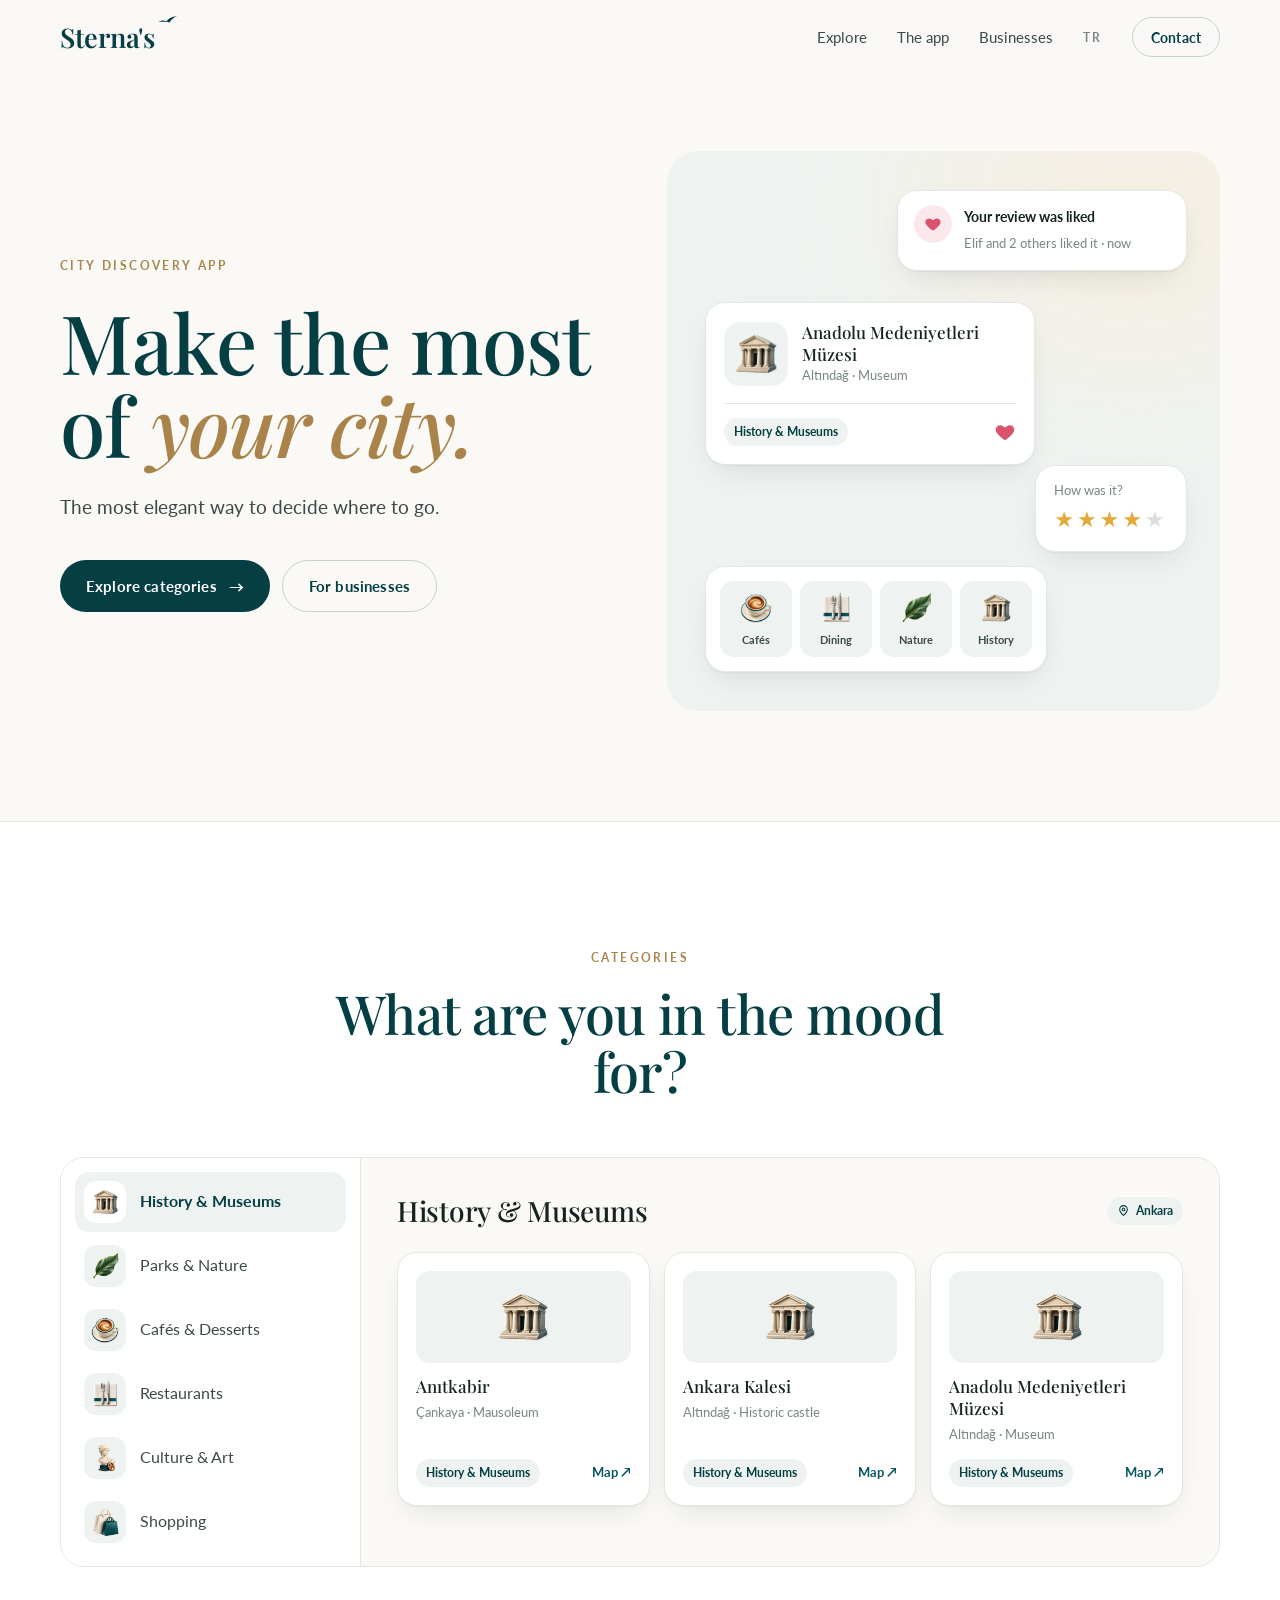
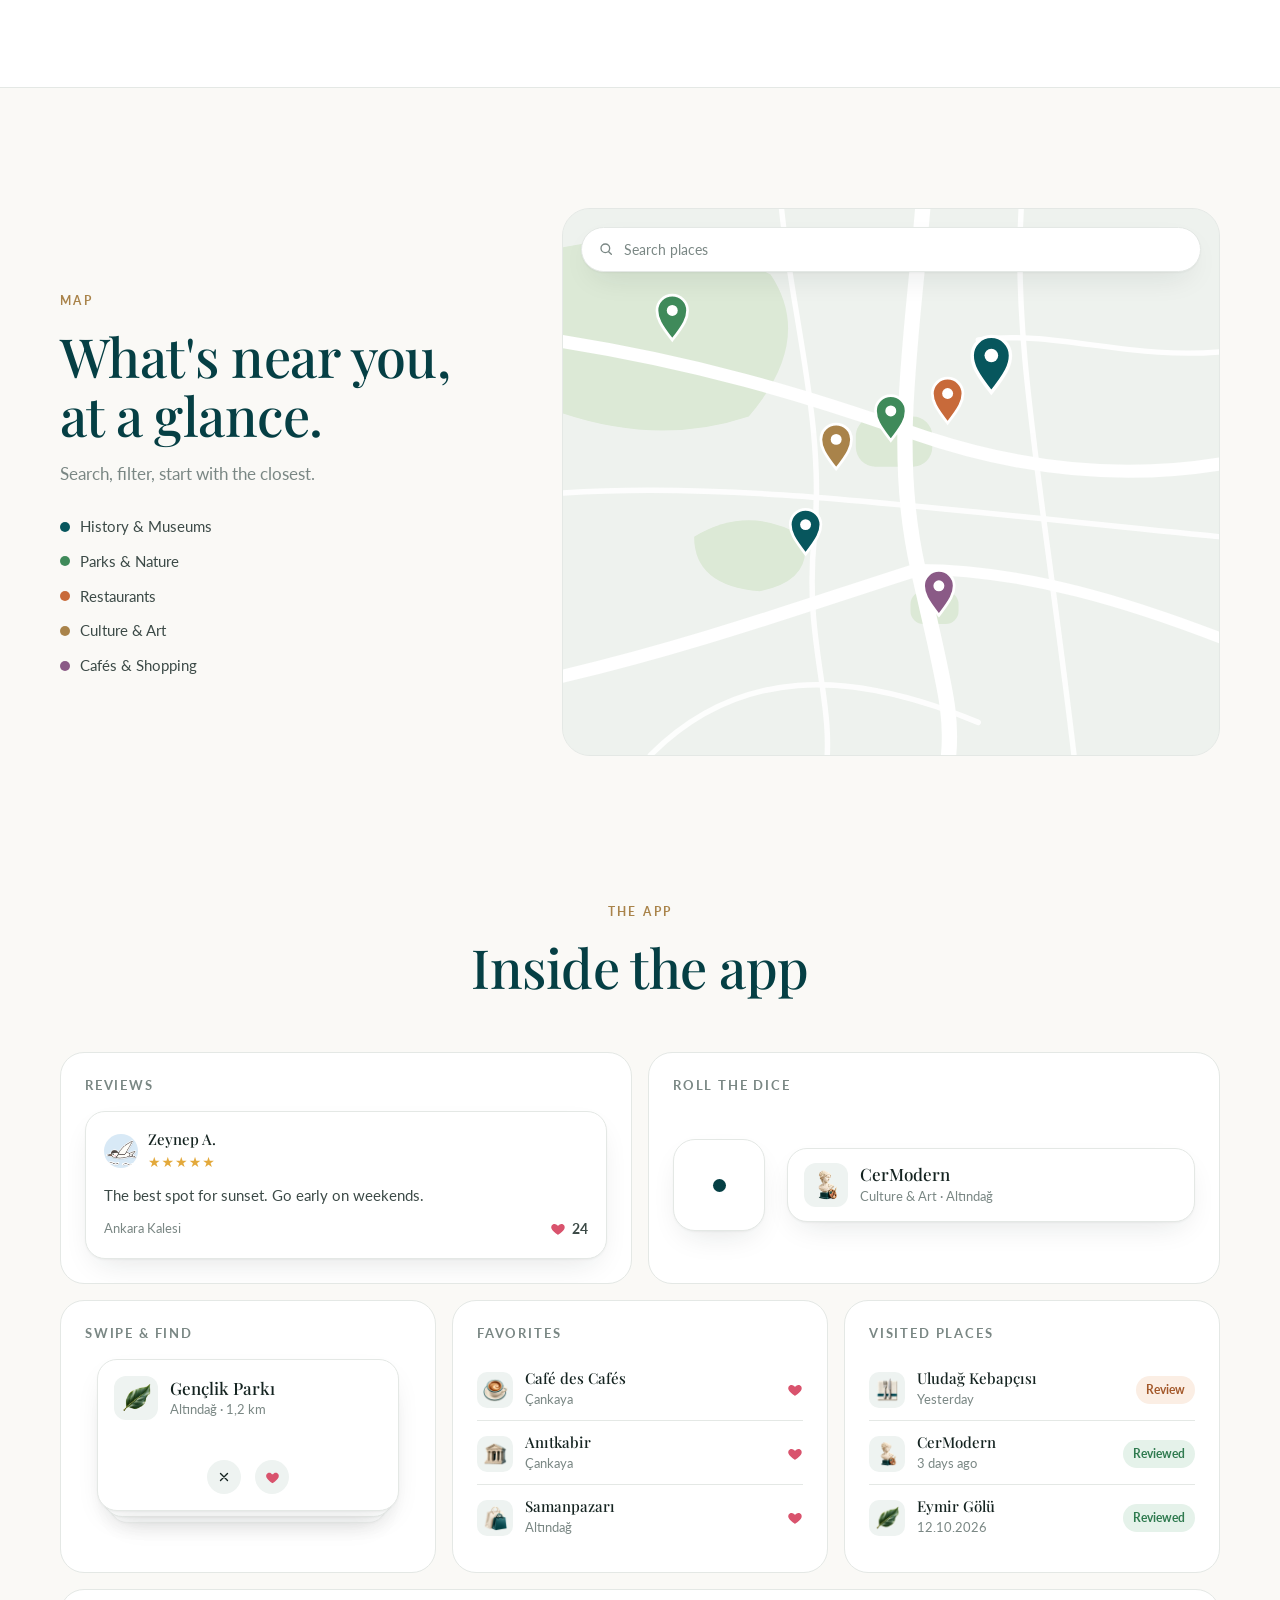
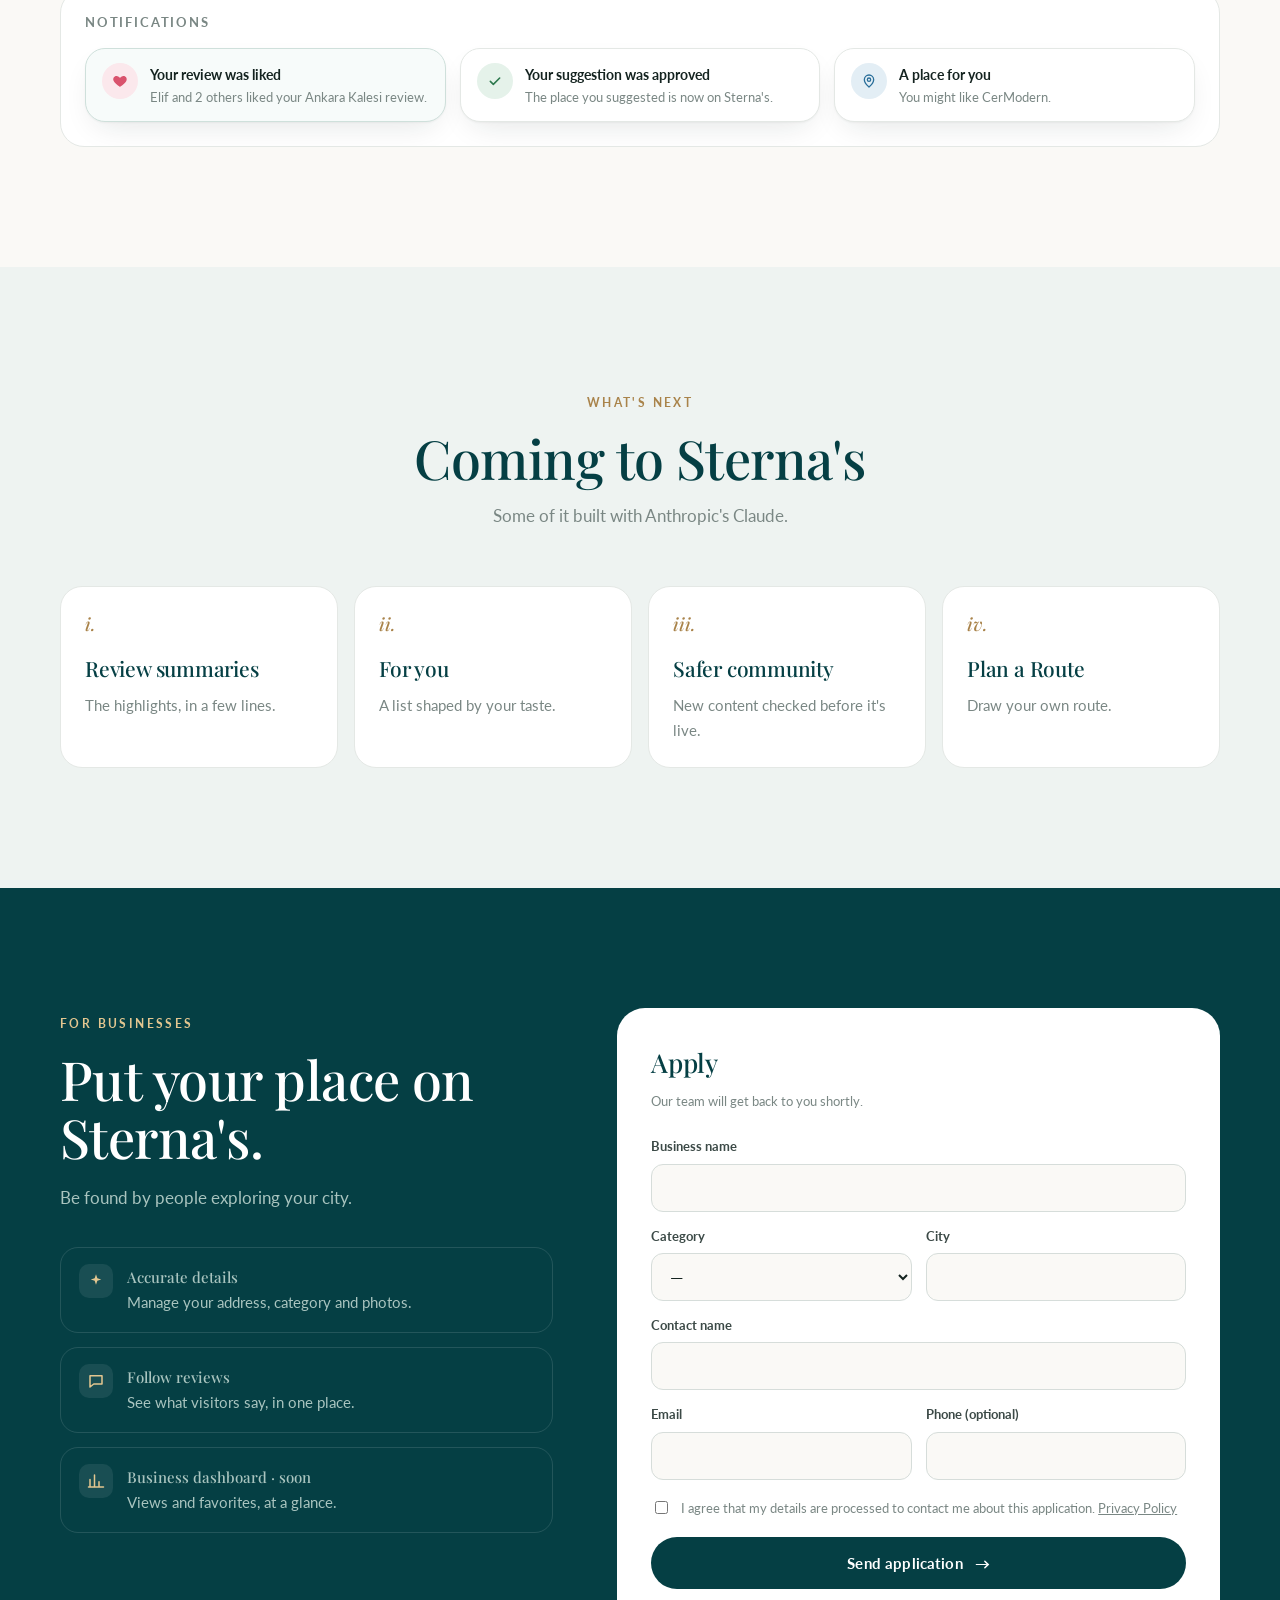
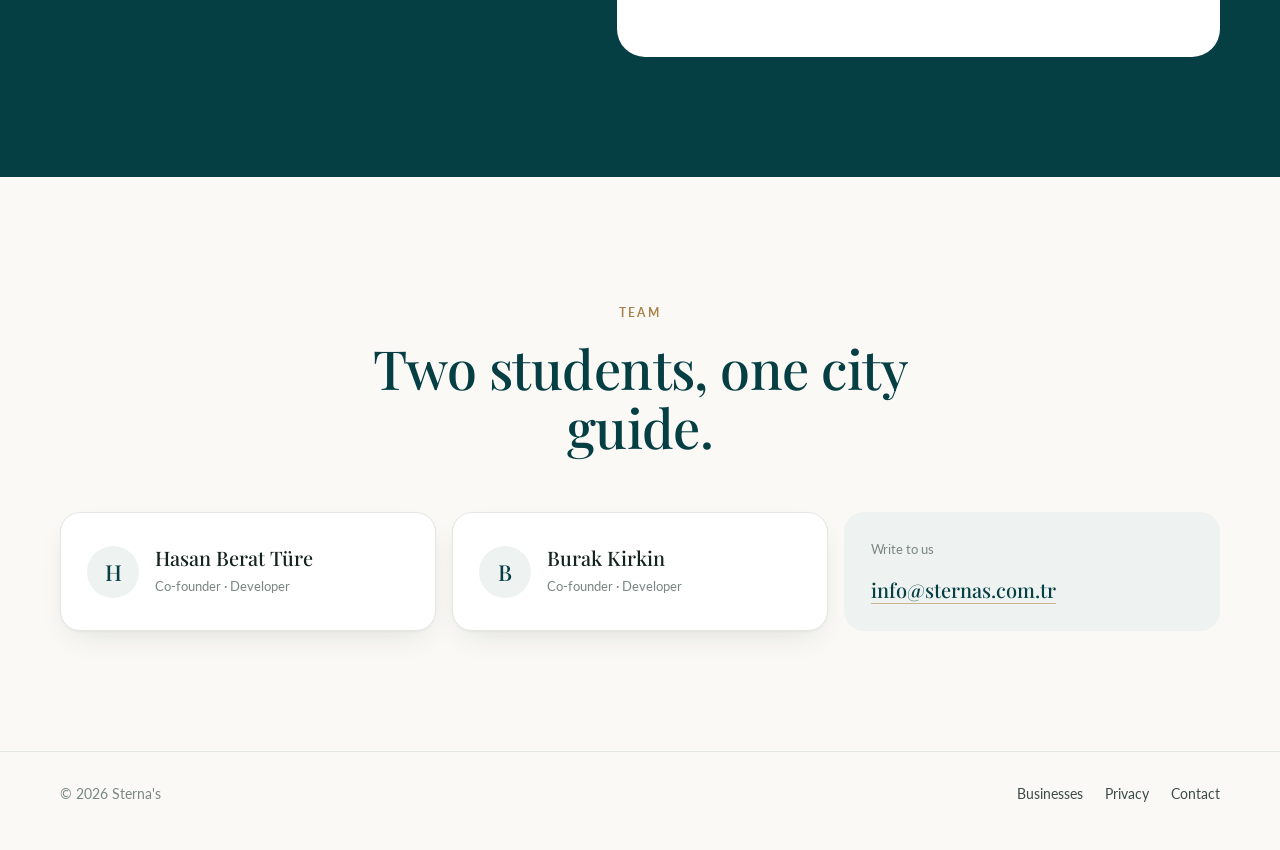
==== commit 743f0be7: "chore: send business applications to API, update privacy providers" ====
--- a/index.html
+++ b/index.html
@@ -304,7 +304,7 @@
           <div class="field"><label for="f-city"><span data-lang="tr">Şehir</span><span data-lang="en">City</span></label><input id="f-city" name="sehir" required autocomplete="address-level2"></div>
           <div class="field full"><label for="f-person"><span data-lang="tr">Yetkili adı soyadı</span><span data-lang="en">Contact name</span></label><input id="f-person" name="yetkili" required autocomplete="name"></div>
           <div class="field"><label for="f-mail"><span data-lang="tr">E-posta</span><span data-lang="en">Email</span></label><input id="f-mail" name="email" type="email" required autocomplete="email"></div>
-          <div class="field"><label for="f-phone"><span data-lang="tr">Telefon (isteğe bağlı)</span><span data-lang="en">Phone (optional)</span></label><input id="f-phone" name="telefon" type="tel" autocomplete="tel"></div>
+          <div class="field"><label for="f-phone"><span data-lang="tr">Telefon (isteğe bağlı)</span><span data-lang="en">Phone (optional)</span></label><input id="f-phone" name="telefon" type="tel" autocomplete="tel" pattern="[0-9+()\s\-]{7,20}" title="Örn. 0532 123 45 67"></div>
           <label class="consent"><input type="checkbox" id="f-consent" required>
             <span><span data-lang="tr">Bilgilerimin başvurumla ilgili iletişim için işlenmesini kabul ediyorum. <a href="gizlilik.html">Gizlilik Politikası</a></span><span data-lang="en">I agree that my details are processed to contact me about this application. <a href="gizlilik.html">Privacy Policy</a></span></span>
           </label>
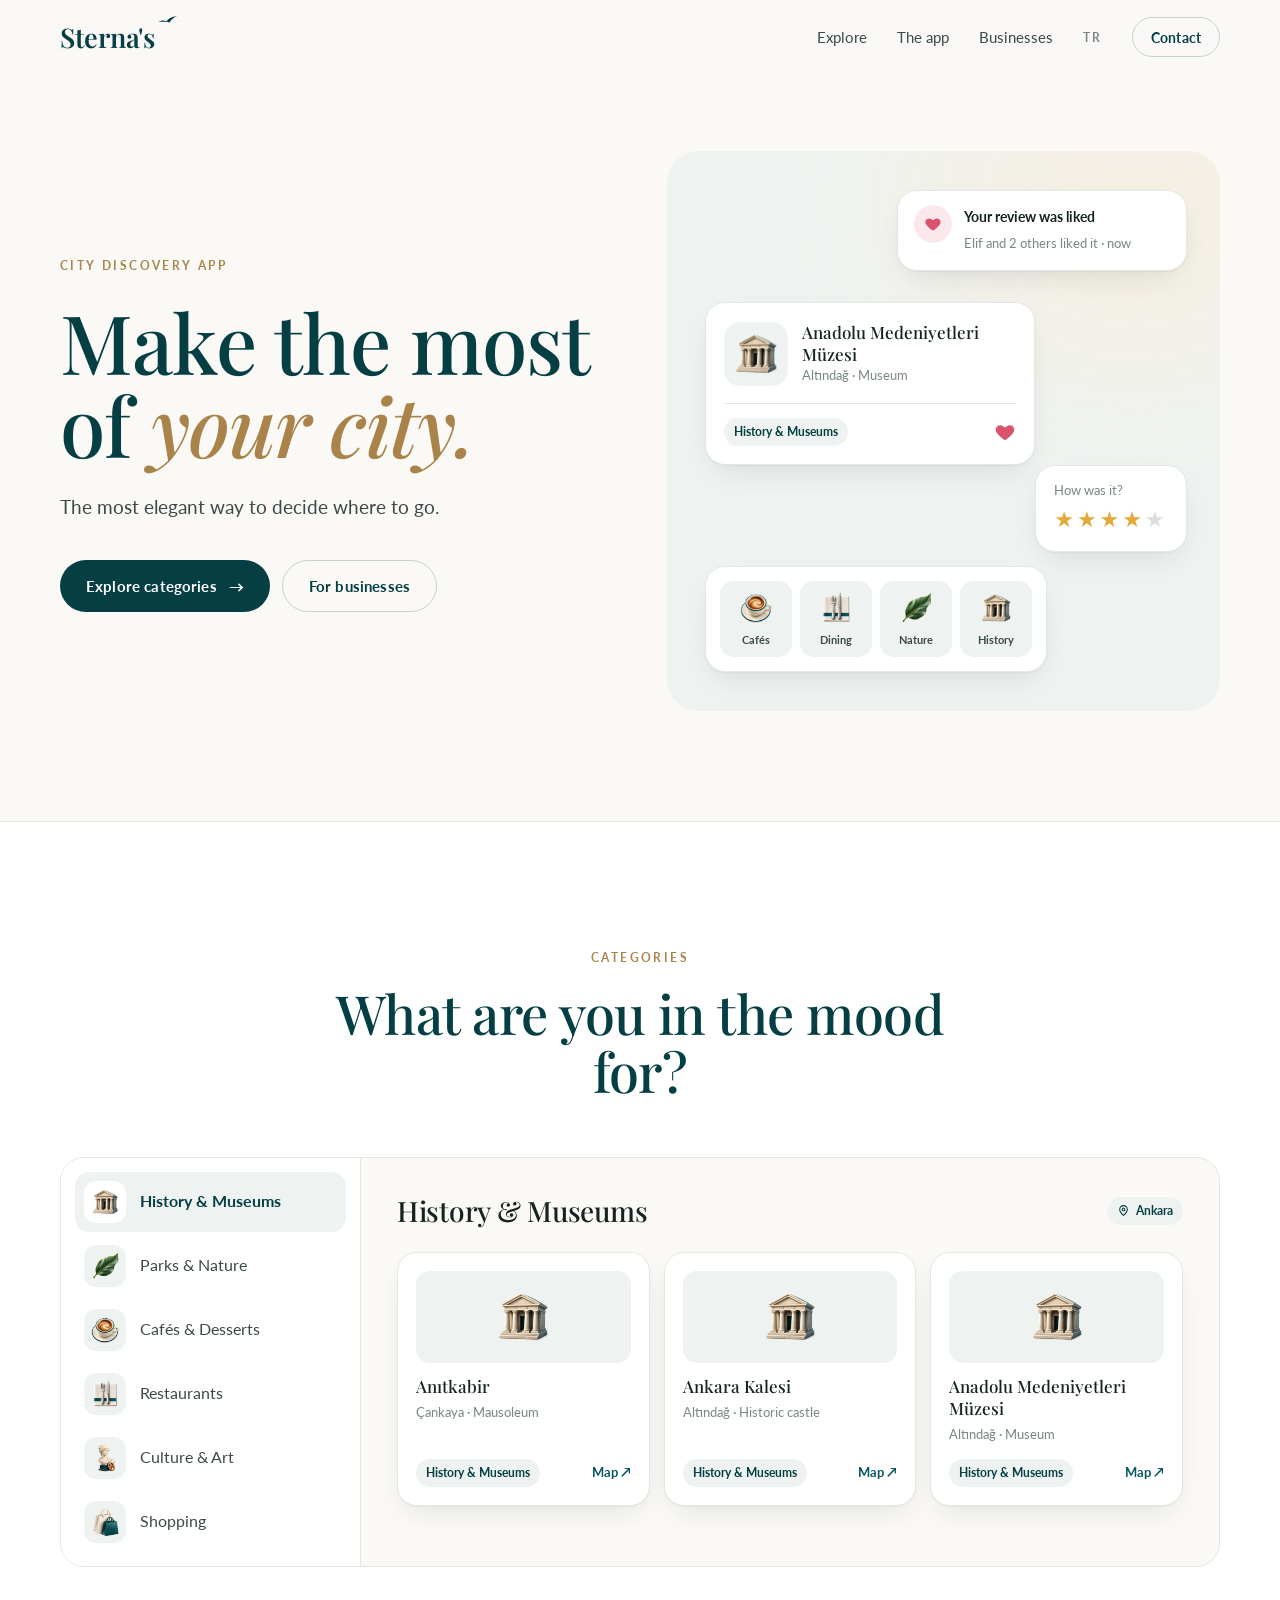
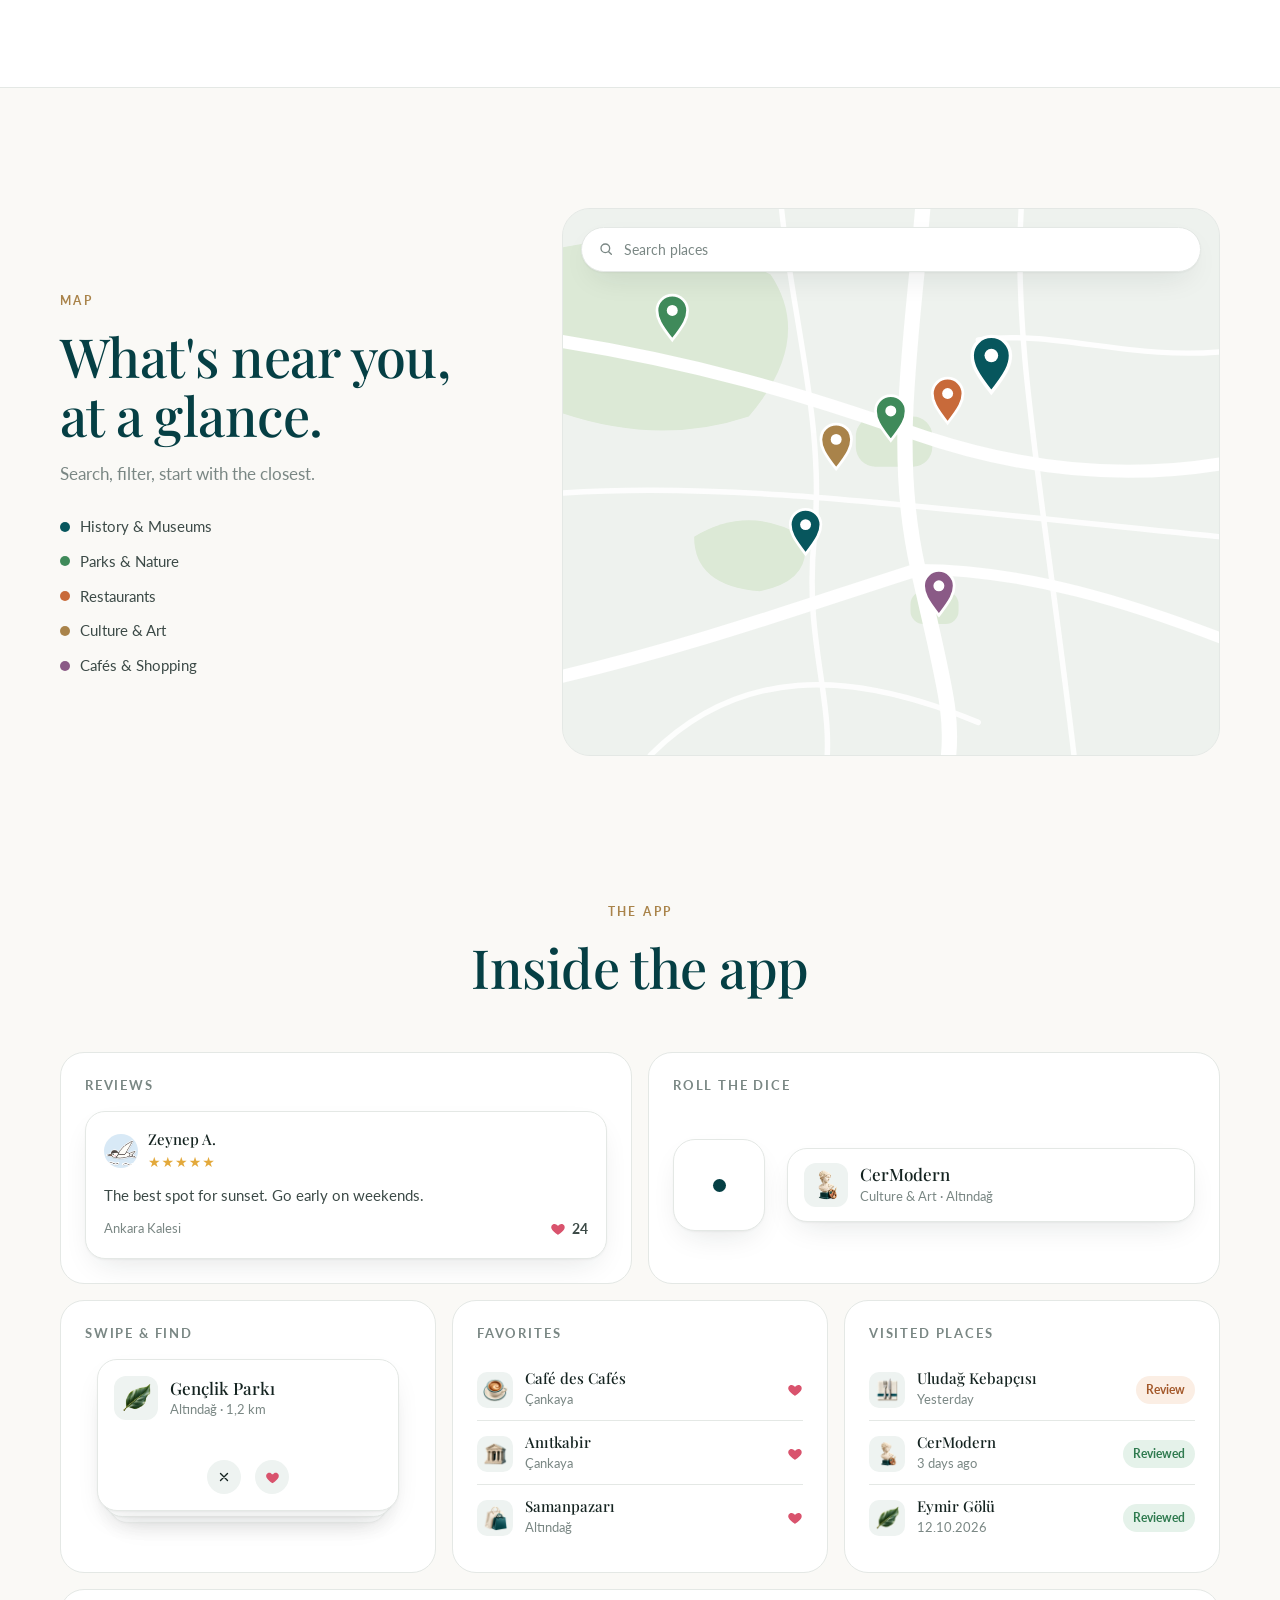
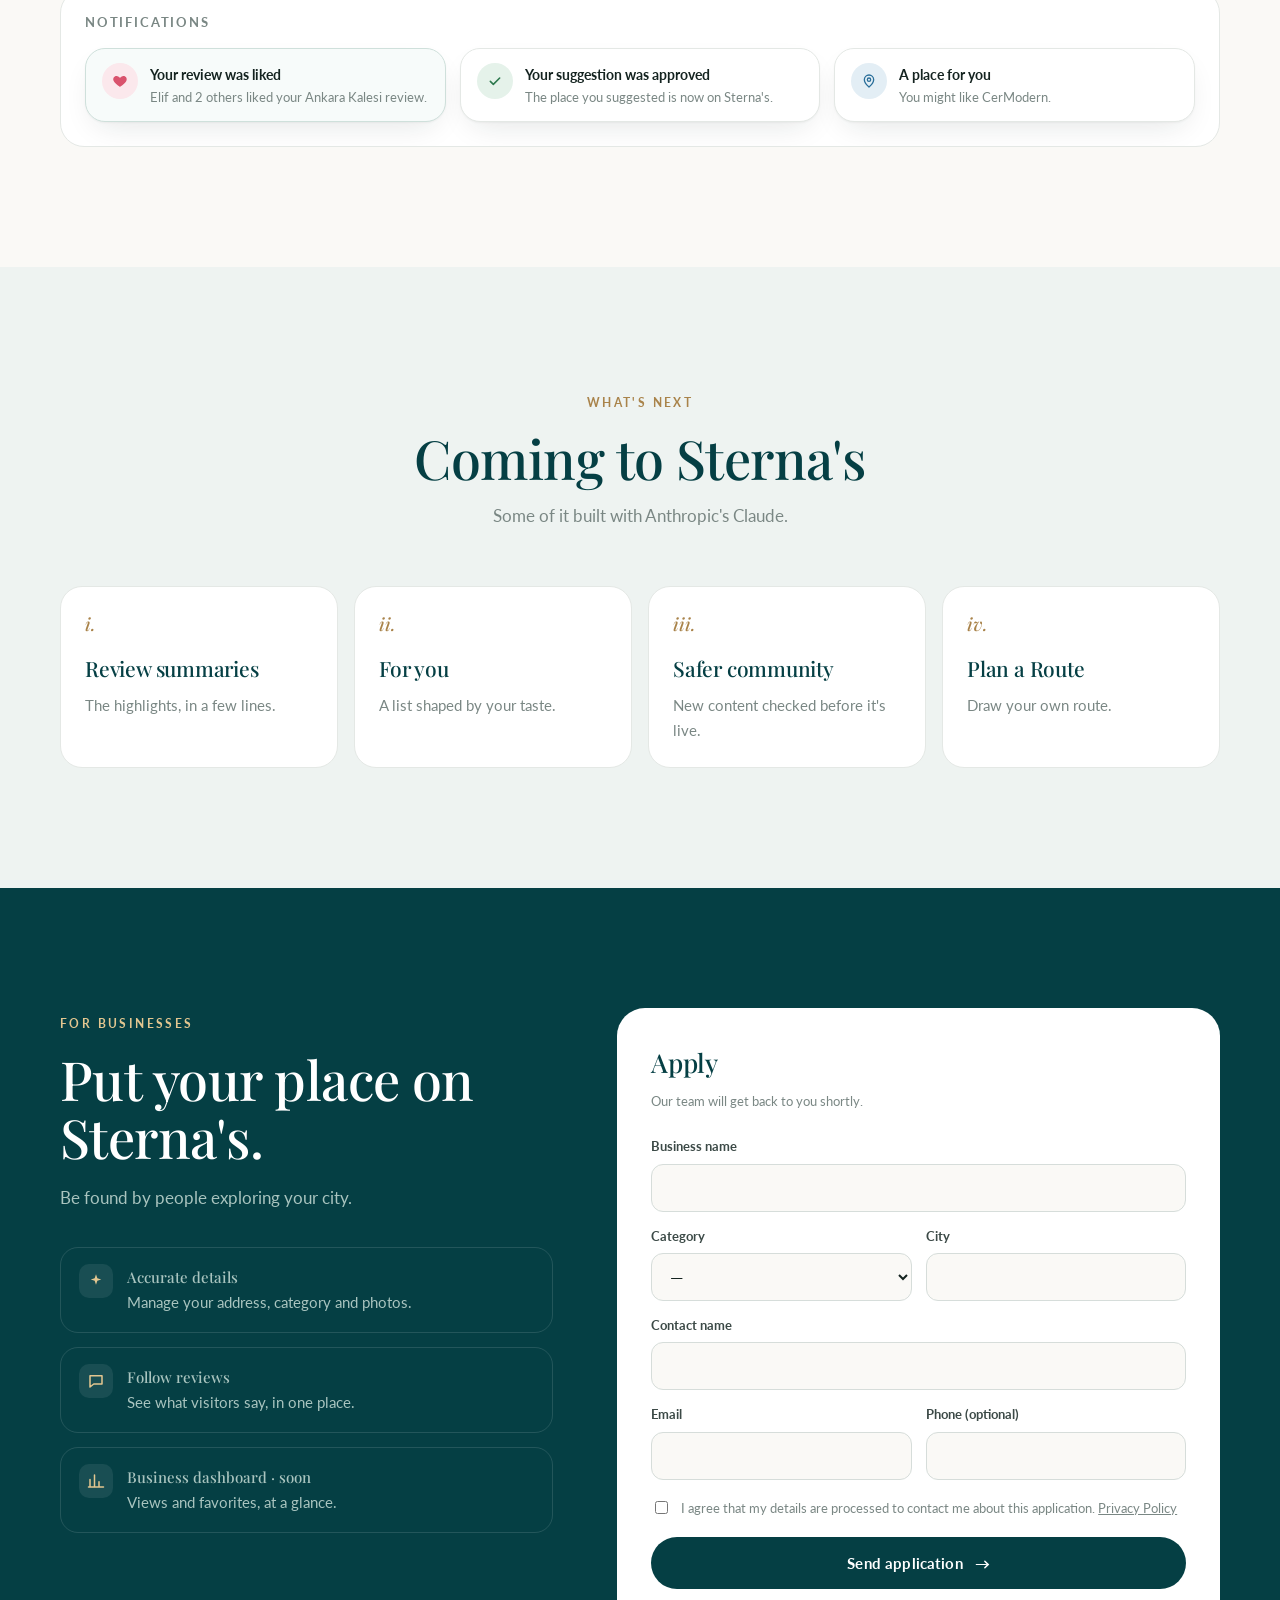
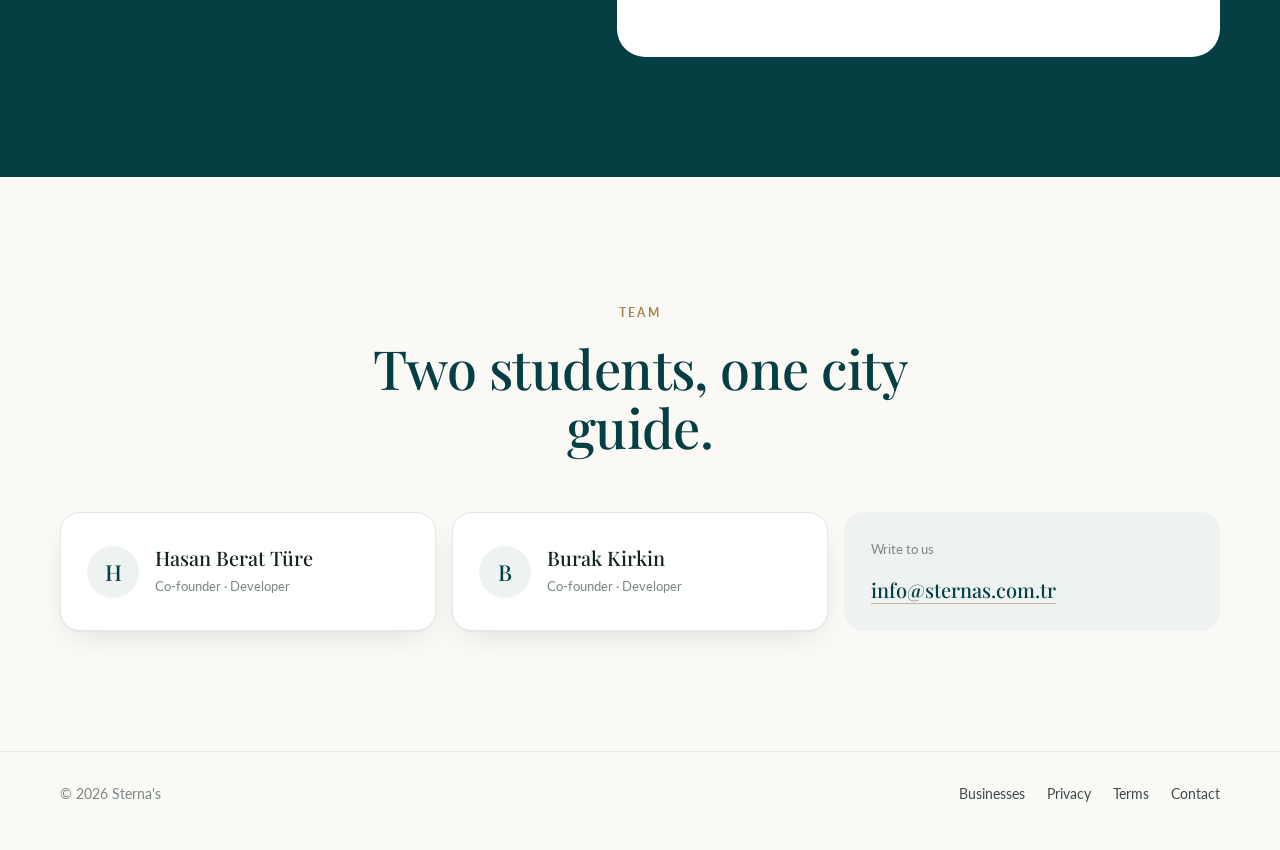
==== commit 11554ded: "feat: account deletion section and terms link" ====
--- a/index.html
+++ b/index.html
@@ -338,6 +338,7 @@
     <nav>
       <a href="#isletmeler"><span data-lang="tr">İşletmeler</span><span data-lang="en">Businesses</span></a>
       <a href="gizlilik.html"><span data-lang="tr">Gizlilik</span><span data-lang="en">Privacy</span></a>
+      <a href="kullanim-kosullari.html"><span data-lang="tr">Kullanım Koşulları</span><span data-lang="en">Terms</span></a>
       <a href="mailto:info@sternas.com.tr"><span data-lang="tr">İletişim</span><span data-lang="en">Contact</span></a>
     </nav>
   </div>
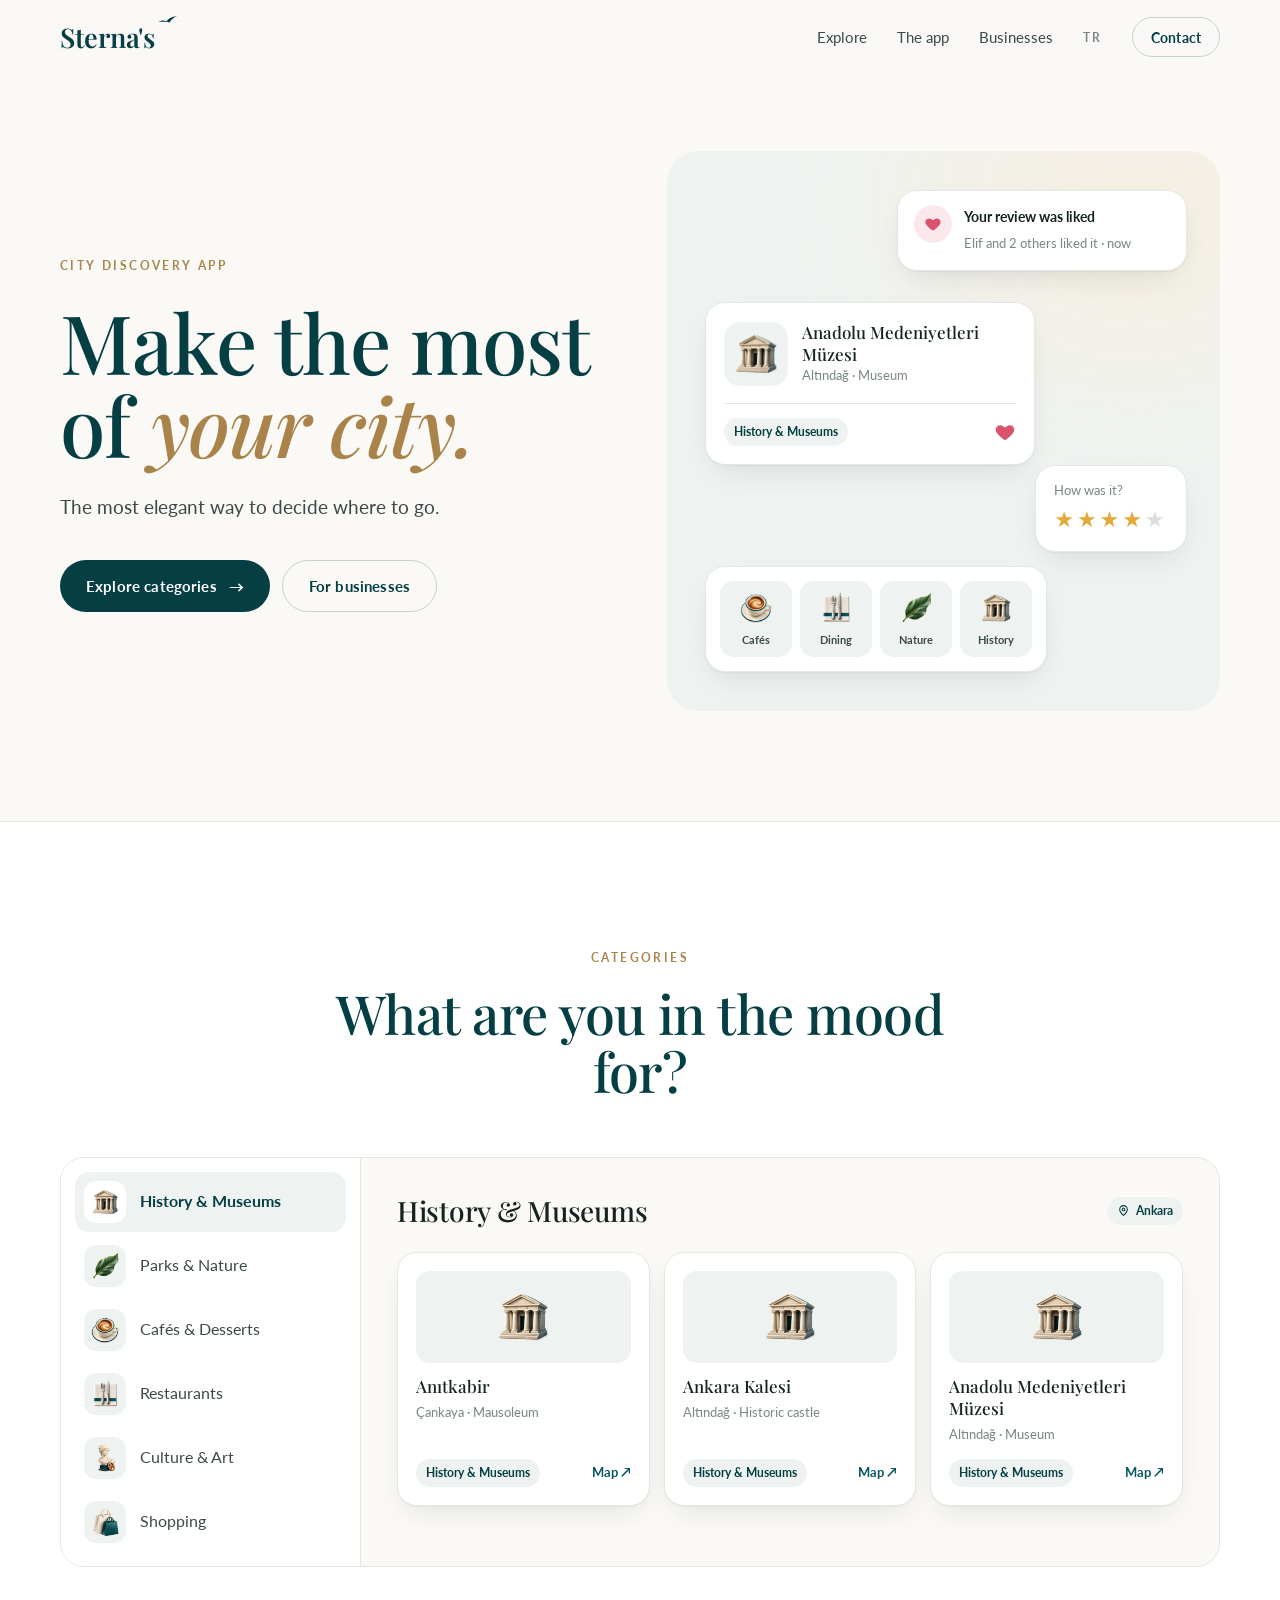
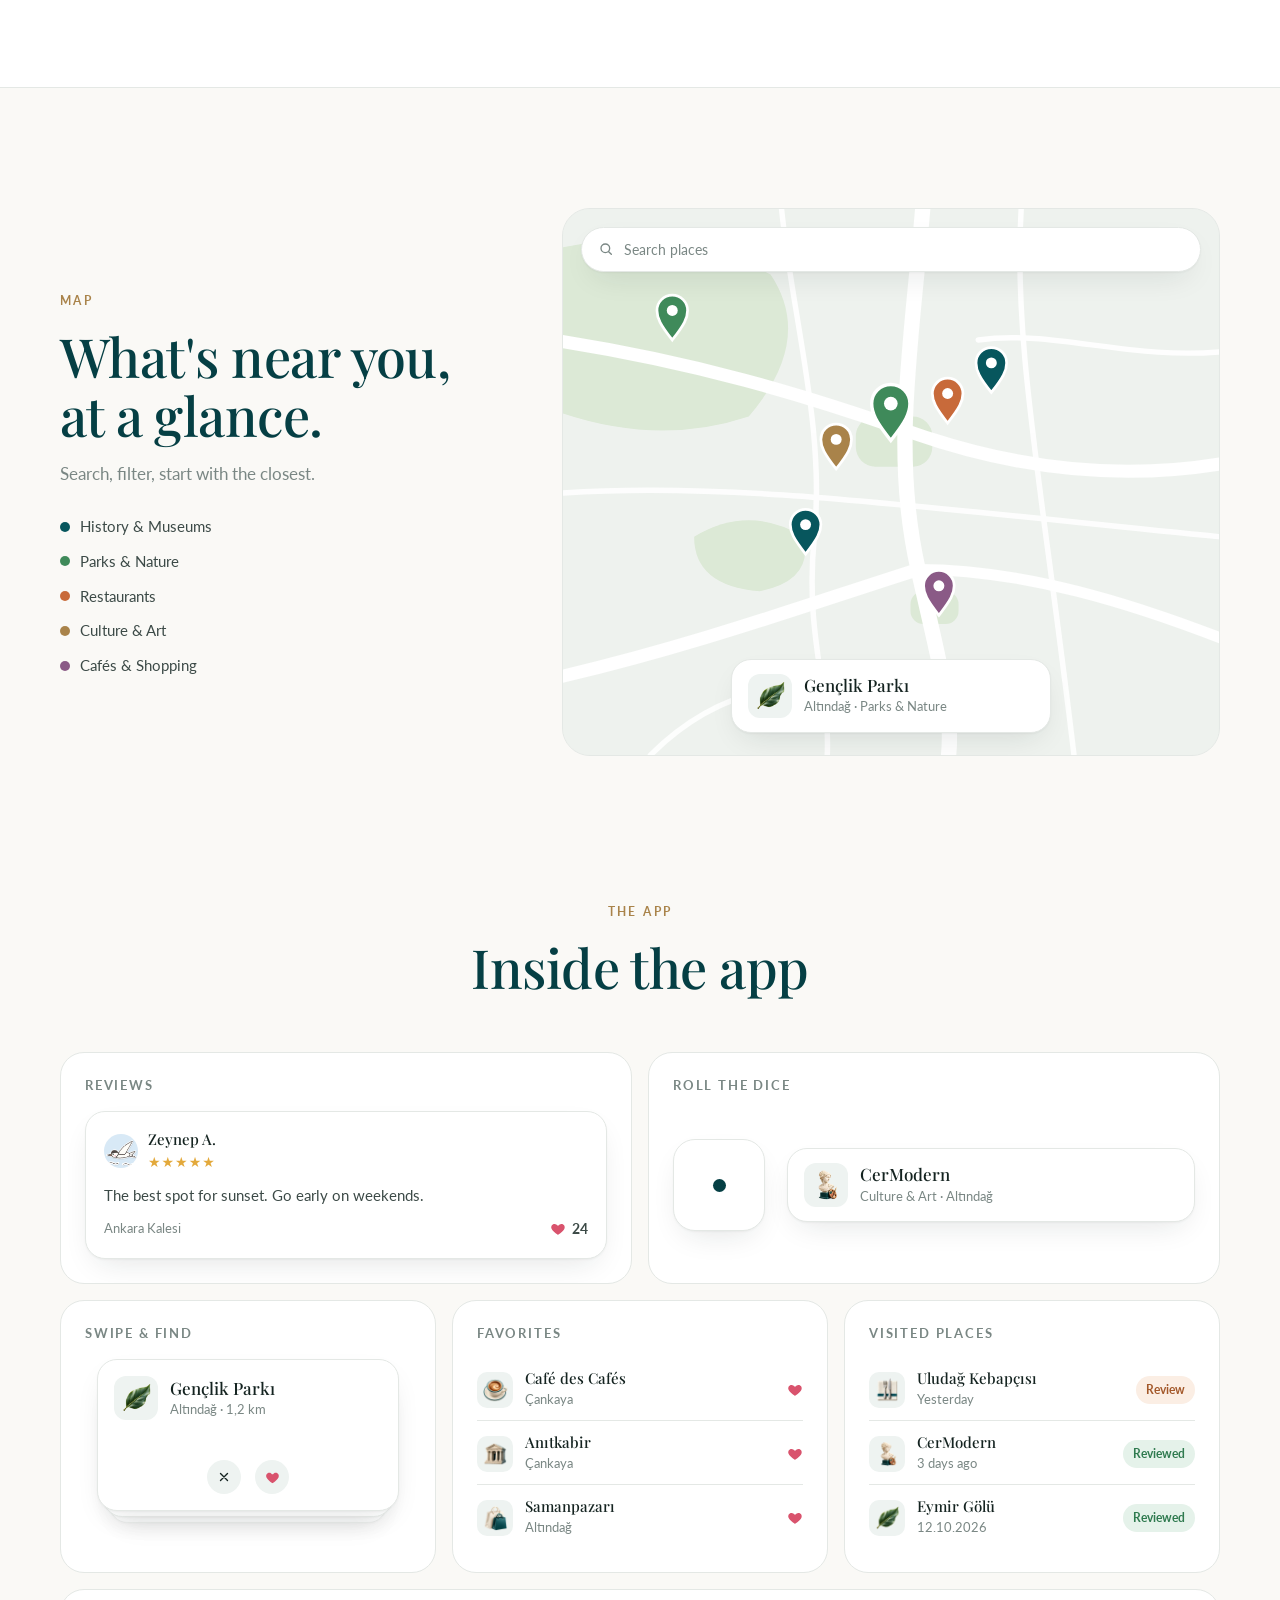
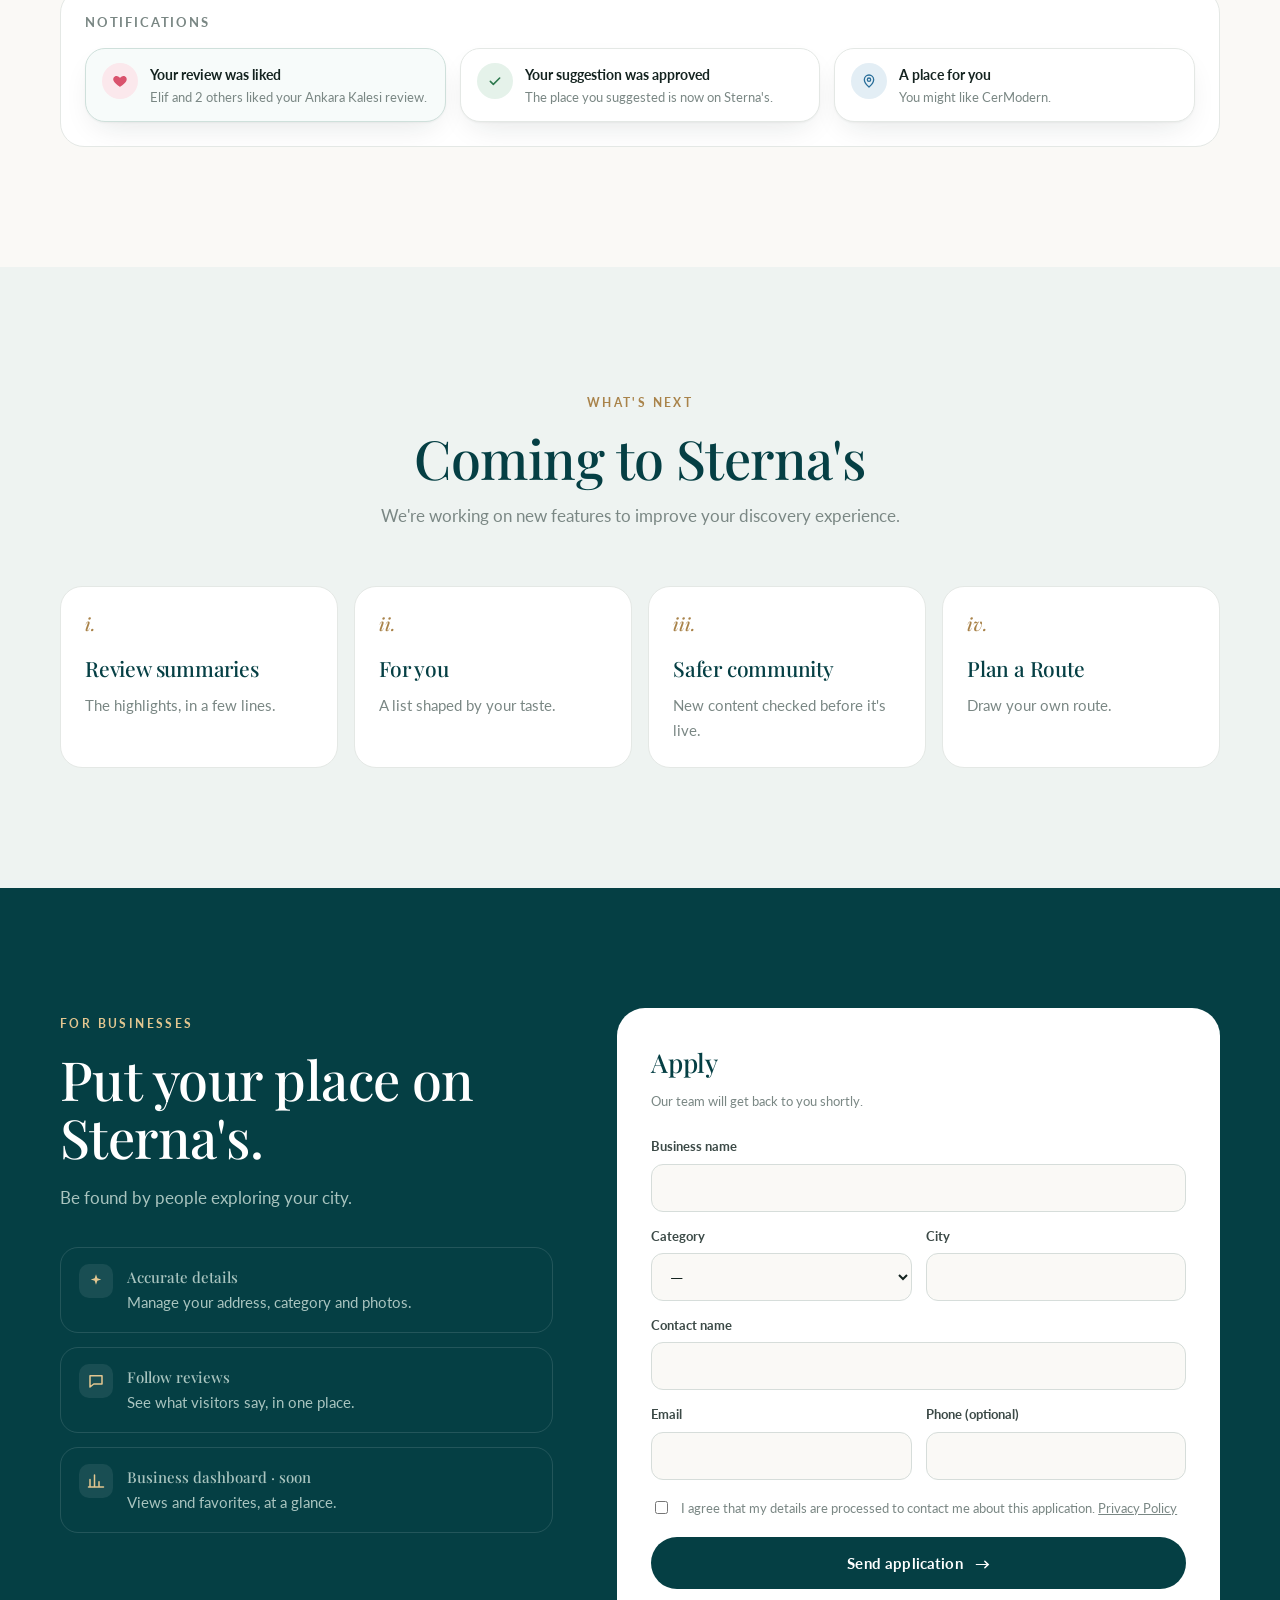
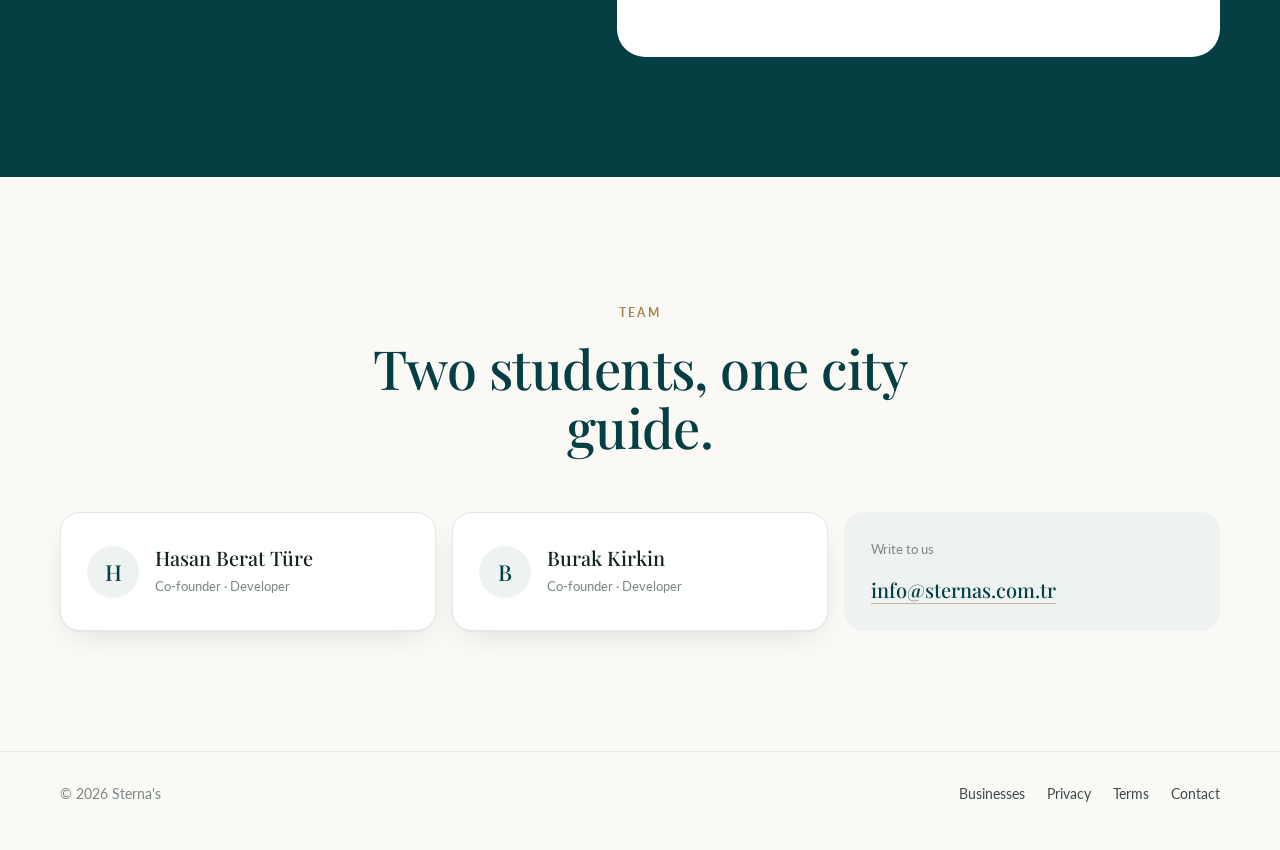
==== commit c82a0022: "Replace model attribution with feature development copy" ====
--- a/index.html
+++ b/index.html
@@ -263,7 +263,7 @@
       <div class="head reveal">
         <span class="eyebrow"><span data-lang="tr">Sırada</span><span data-lang="en">What's next</span></span>
         <h2><span data-lang="tr">Yakında Sterna's'ta</span><span data-lang="en">Coming to Sterna's</span></h2>
-        <p><span data-lang="tr">Bir kısmını Anthropic'in Claude modeliyle geliştiriyoruz.</span><span data-lang="en">Some of it built with Anthropic's Claude.</span></p>
+        <p><span data-lang="tr">Keşif deneyimini geliştirecek yeni özellikler üzerinde çalışıyoruz.</span><span data-lang="en">We're working on new features to improve your discovery experience.</span></p>
       </div>
       <div class="next-grid reveal">
         <div class="next-item"><span class="num">i.</span><h3><span data-lang="tr">Yorum özetleri</span><span data-lang="en">Review summaries</span></h3><p><span data-lang="tr">Öne çıkanlar, birkaç cümlede.</span><span data-lang="en">The highlights, in a few lines.</span></p></div>
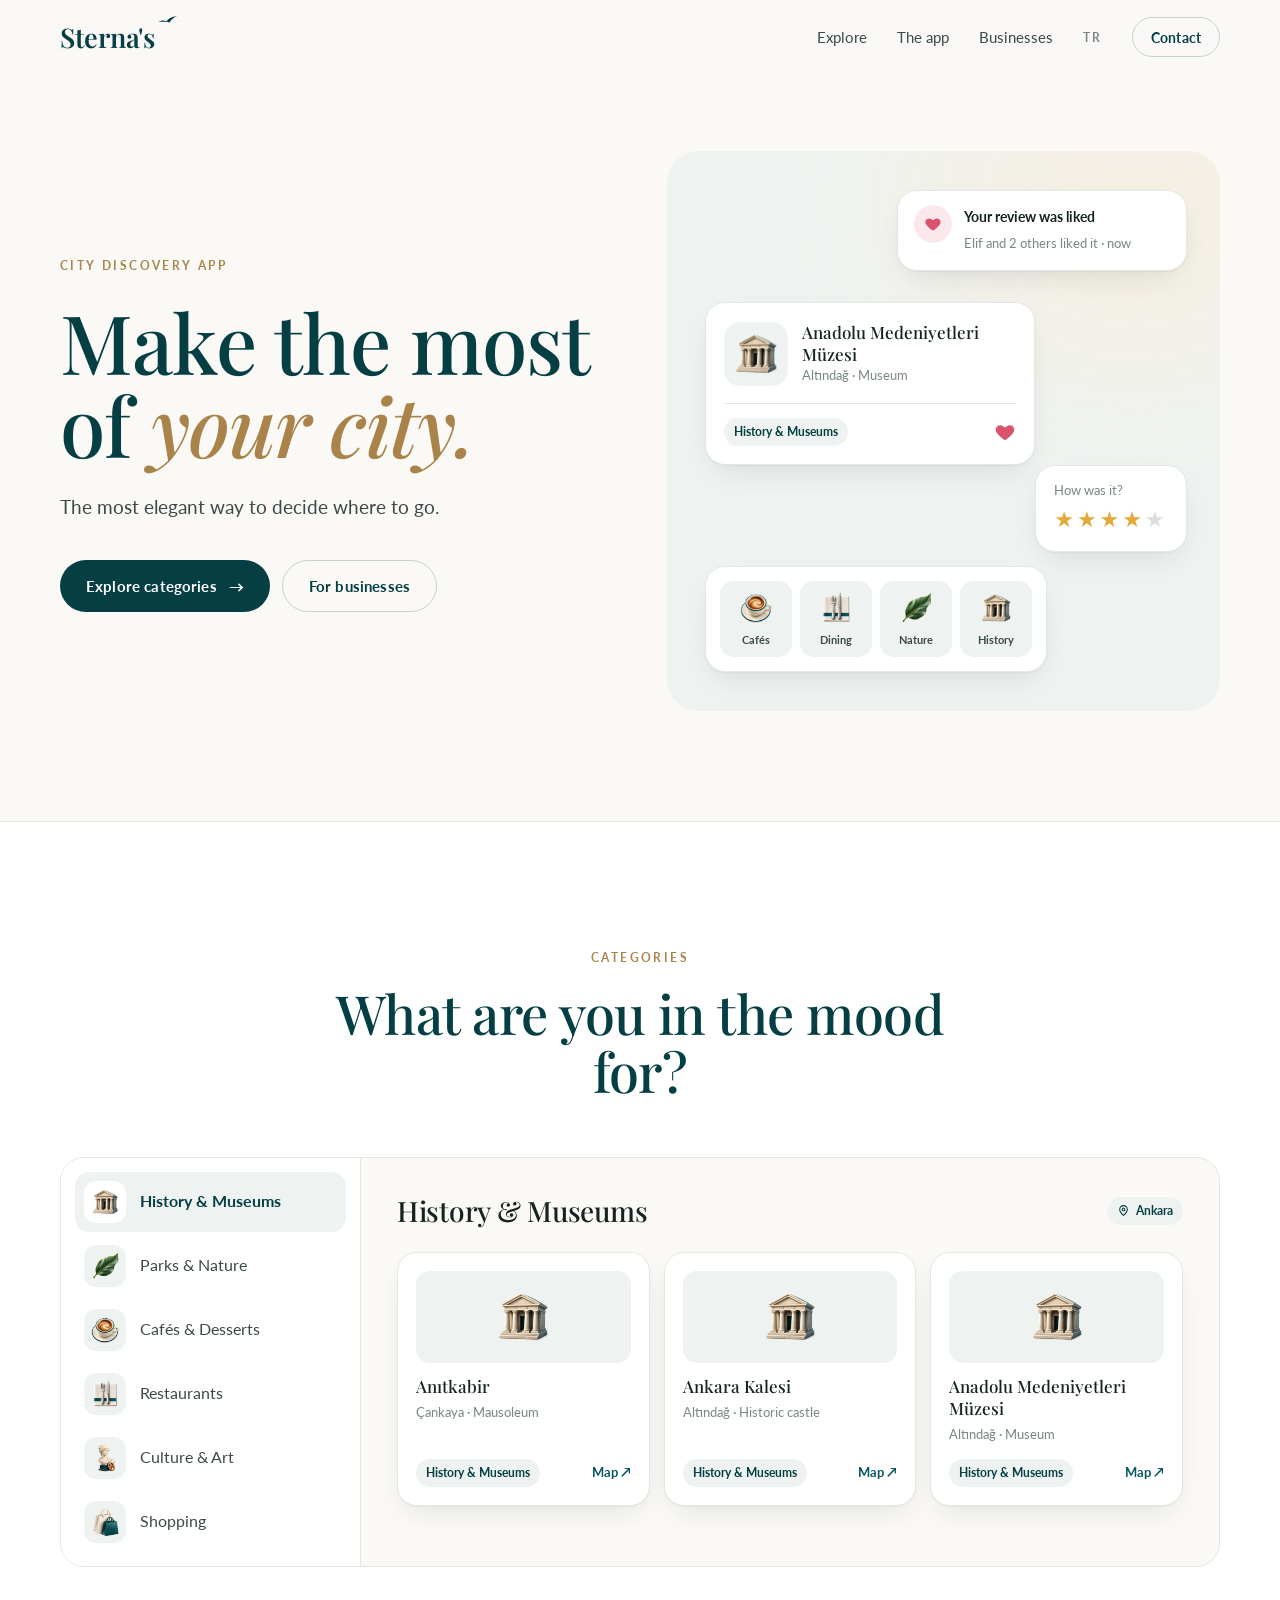
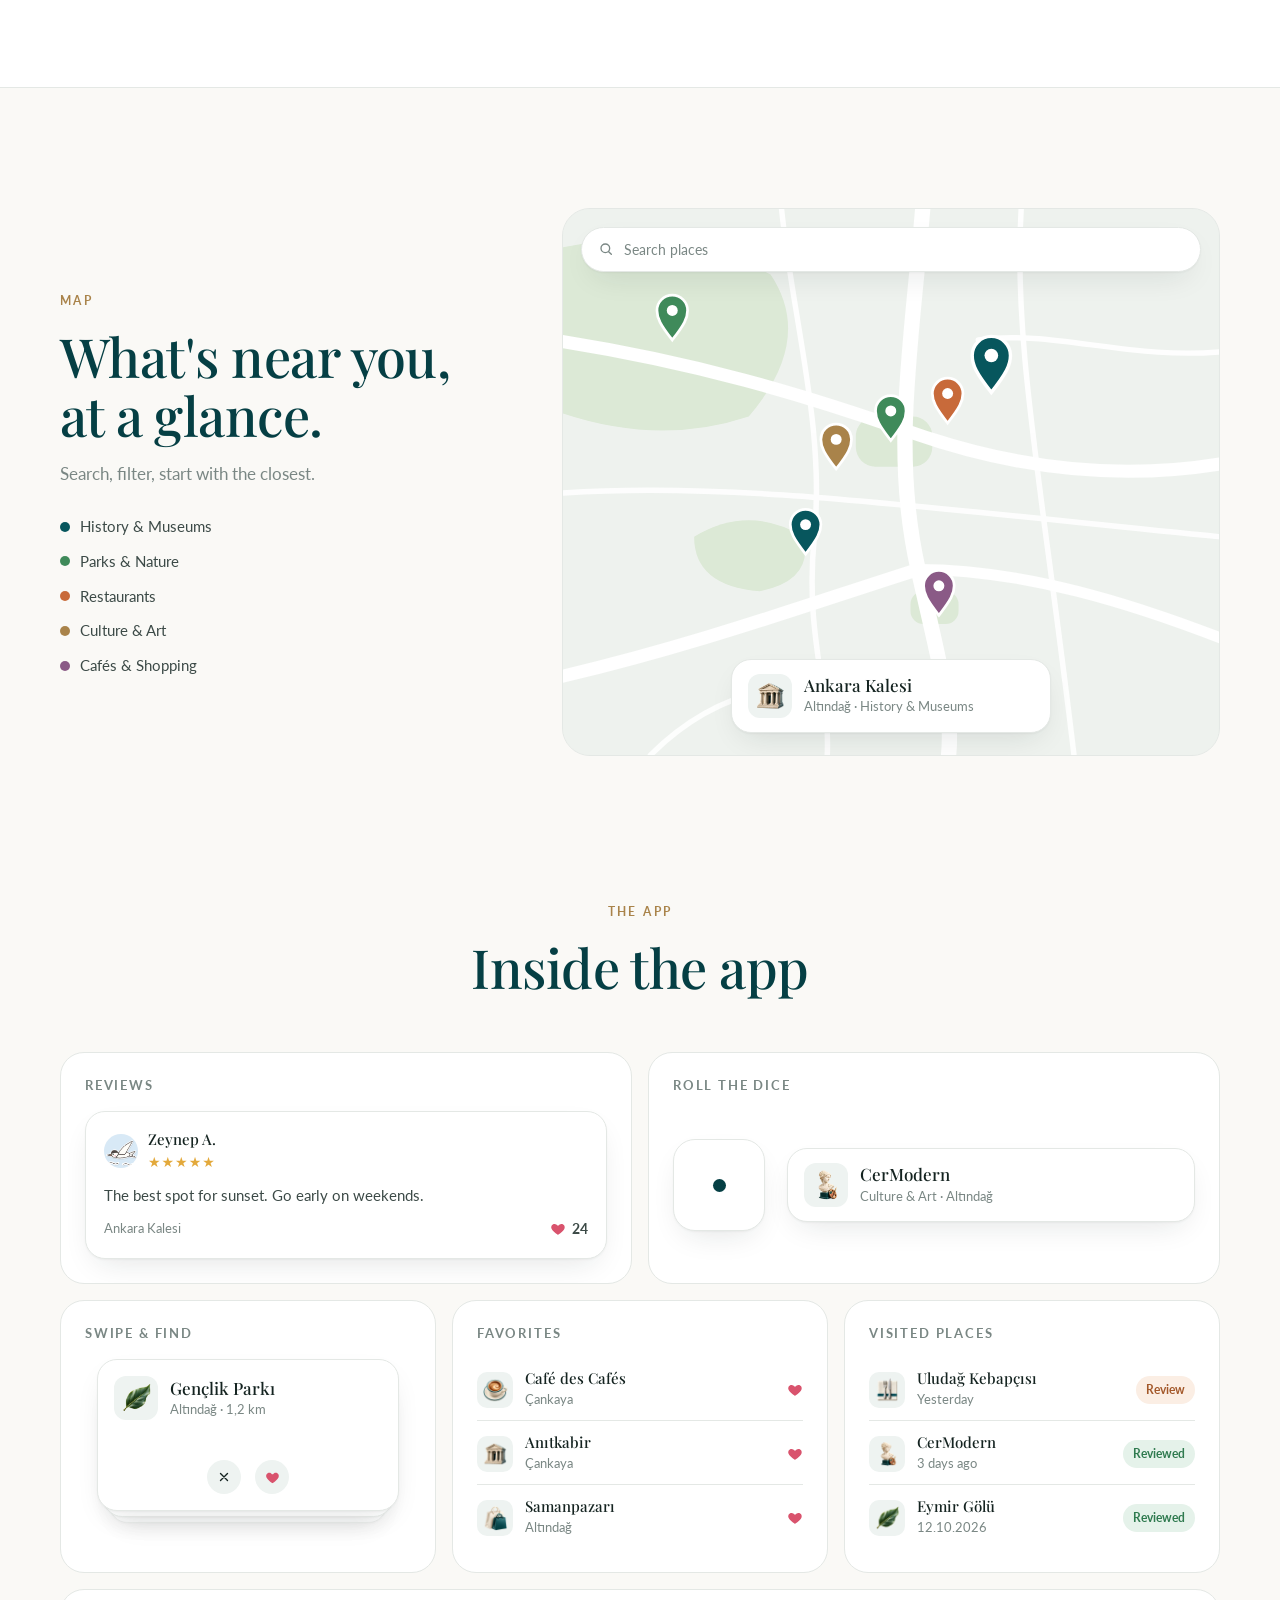
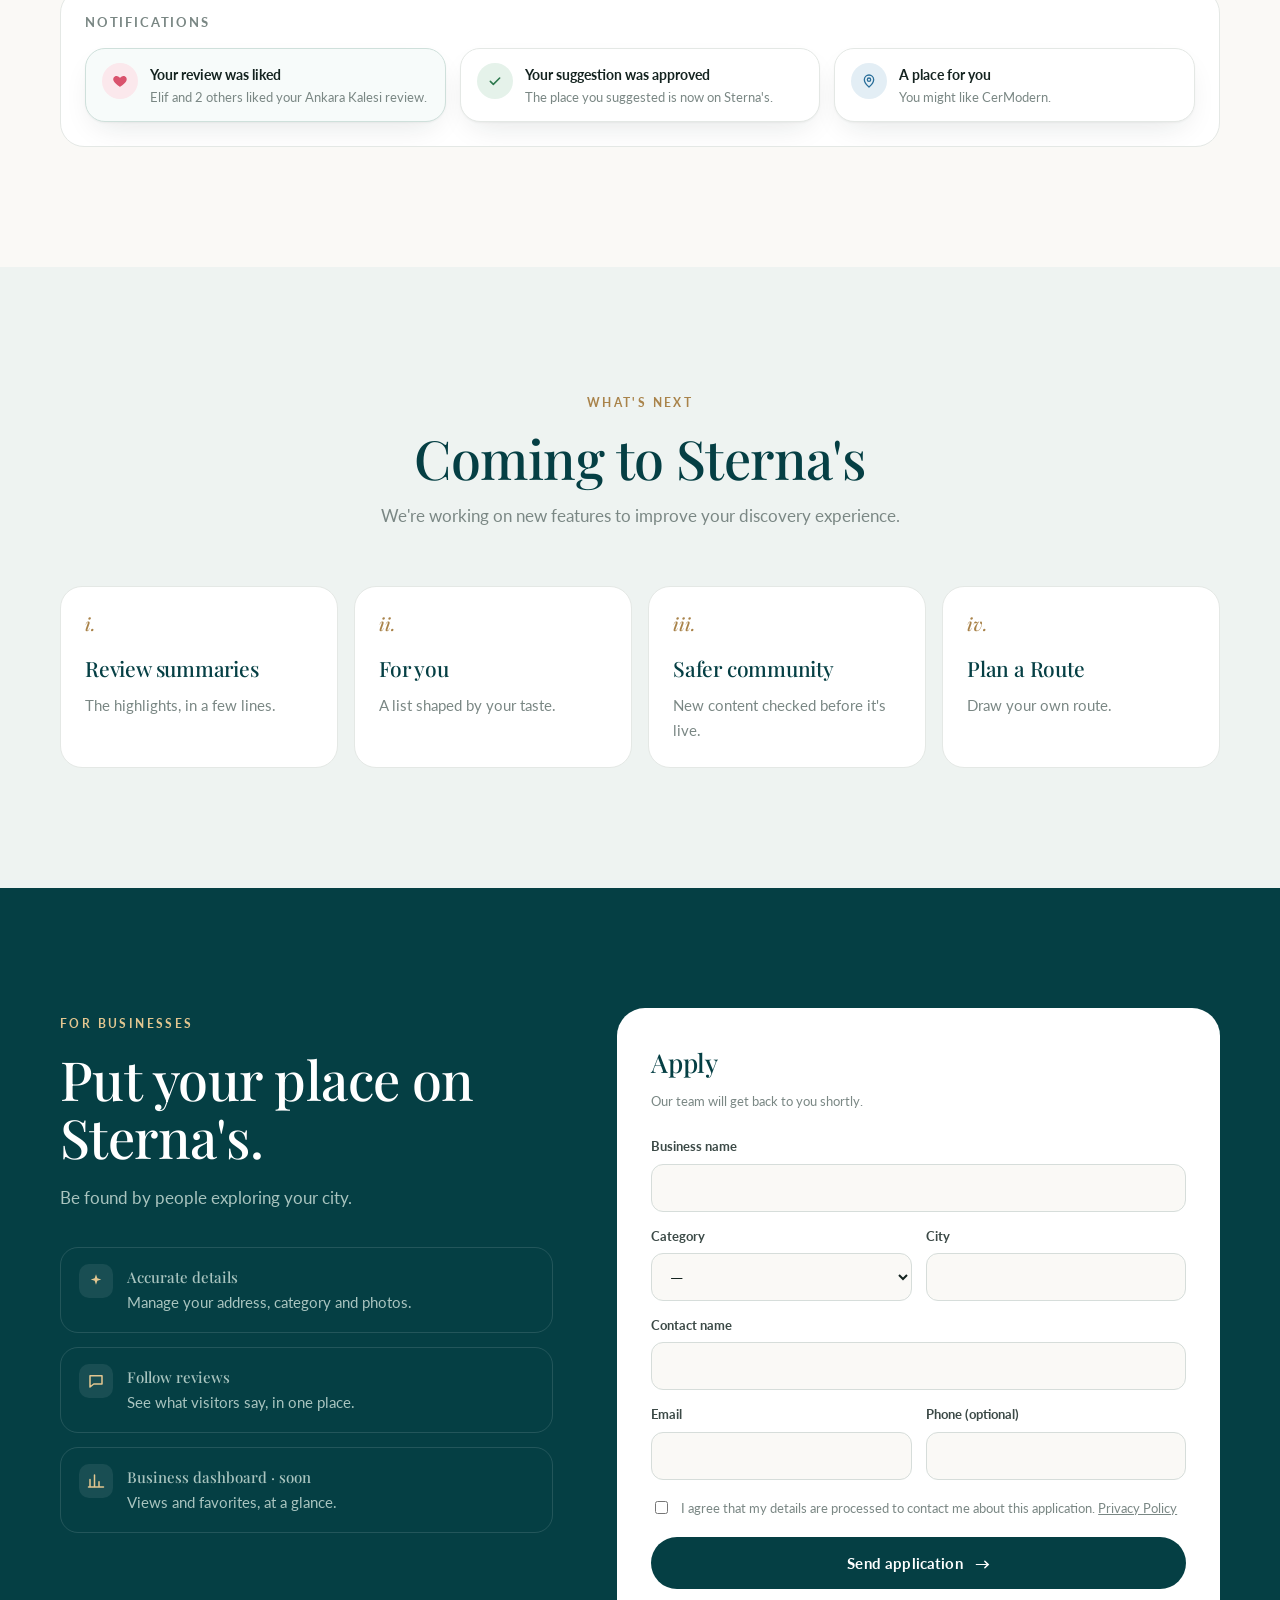
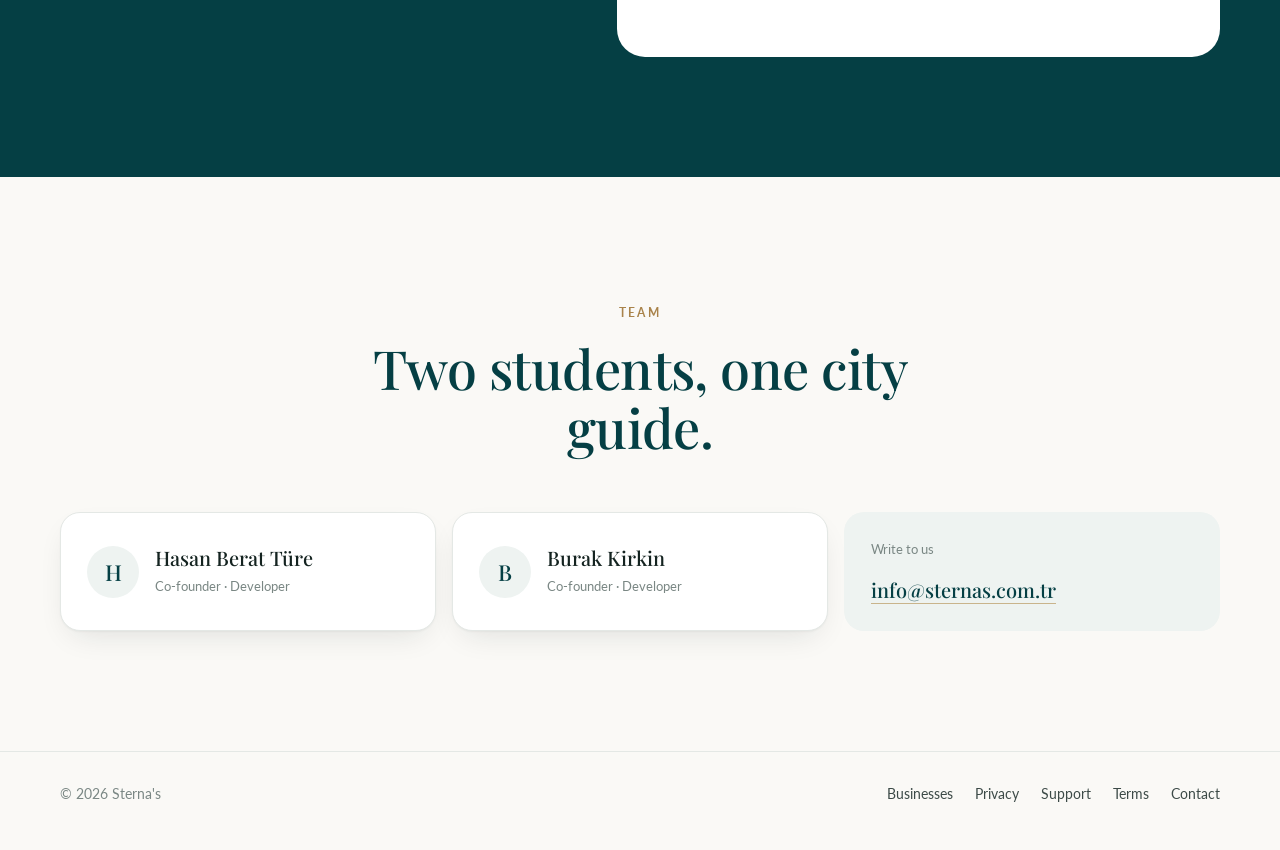
==== commit 607022de: "Add bilingual app support page and footer link" ====
--- a/index.html
+++ b/index.html
@@ -338,6 +338,7 @@
     <nav>
       <a href="#isletmeler"><span data-lang="tr">İşletmeler</span><span data-lang="en">Businesses</span></a>
       <a href="gizlilik.html"><span data-lang="tr">Gizlilik</span><span data-lang="en">Privacy</span></a>
+      <a href="destek.html"><span data-lang="tr">Destek</span><span data-lang="en">Support</span></a>
       <a href="kullanim-kosullari.html"><span data-lang="tr">Kullanım Koşulları</span><span data-lang="en">Terms</span></a>
       <a href="mailto:info@sternas.com.tr"><span data-lang="tr">İletişim</span><span data-lang="en">Contact</span></a>
     </nav>
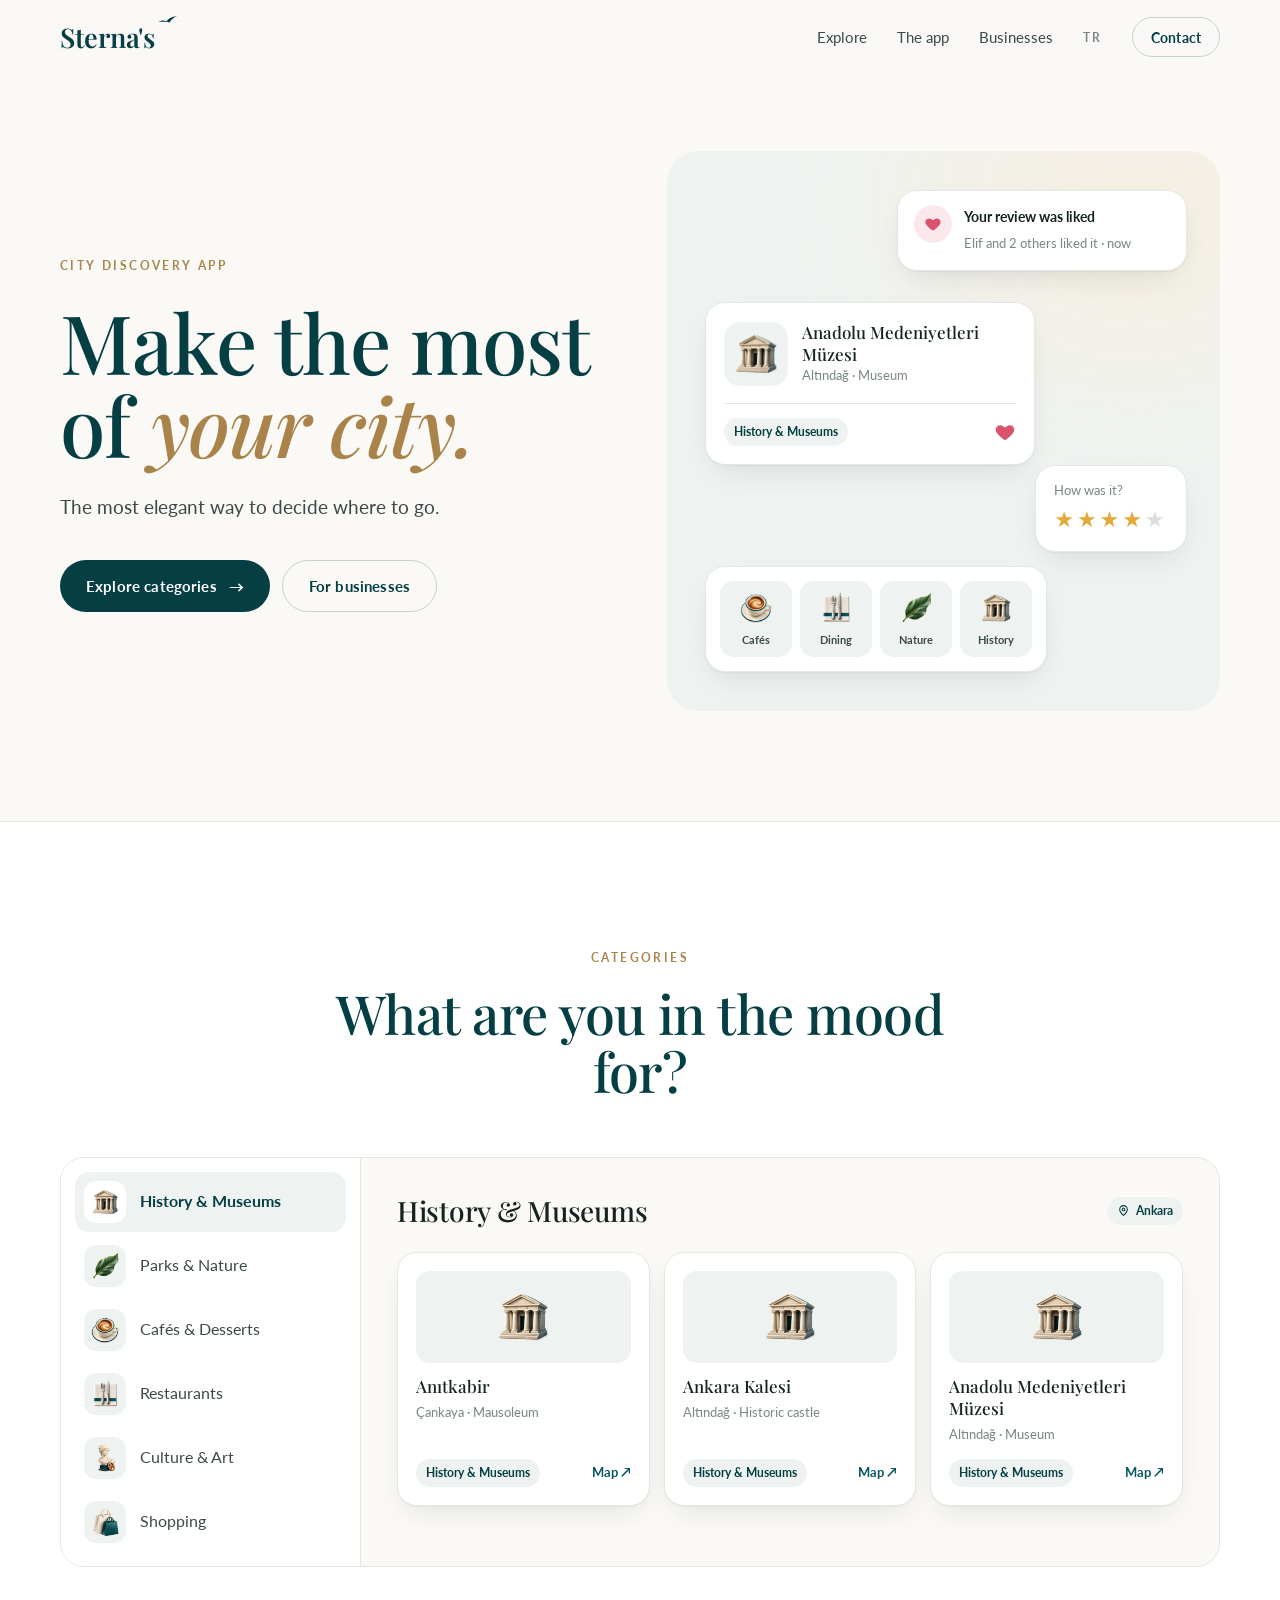
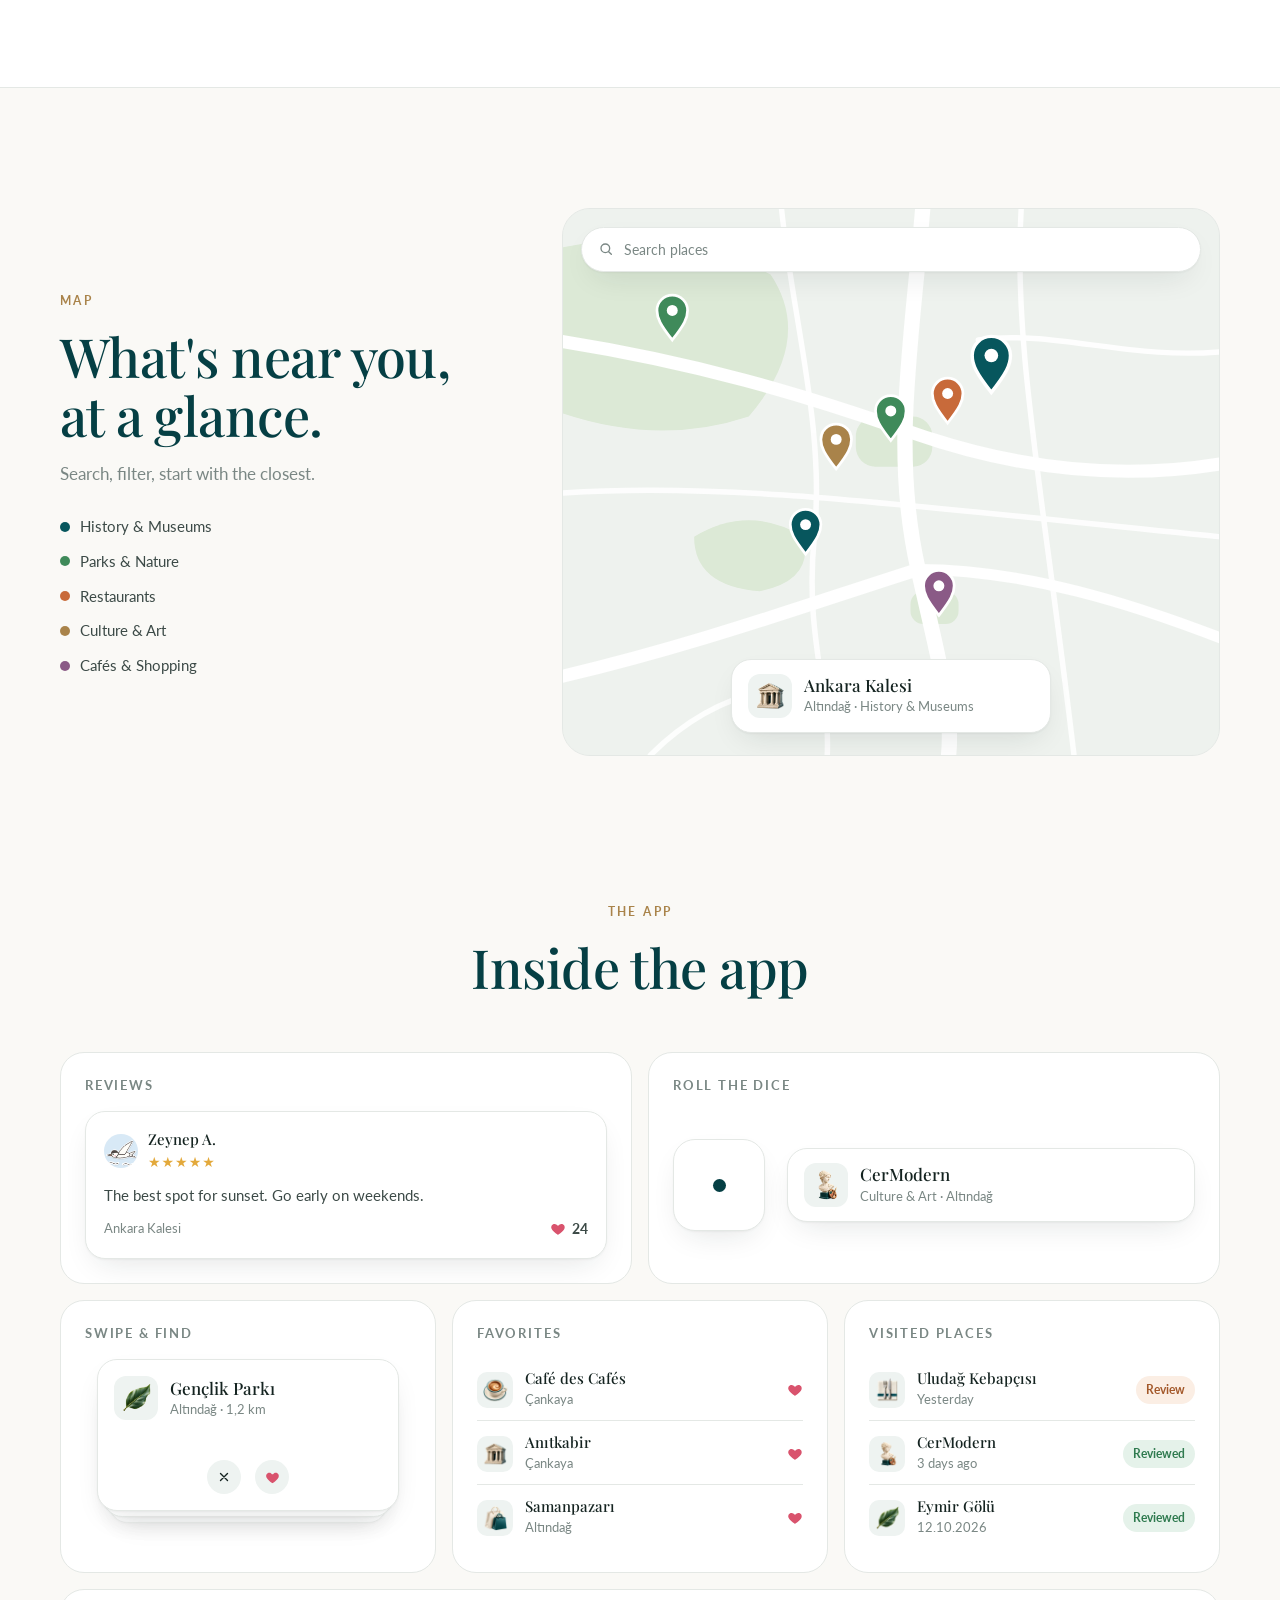
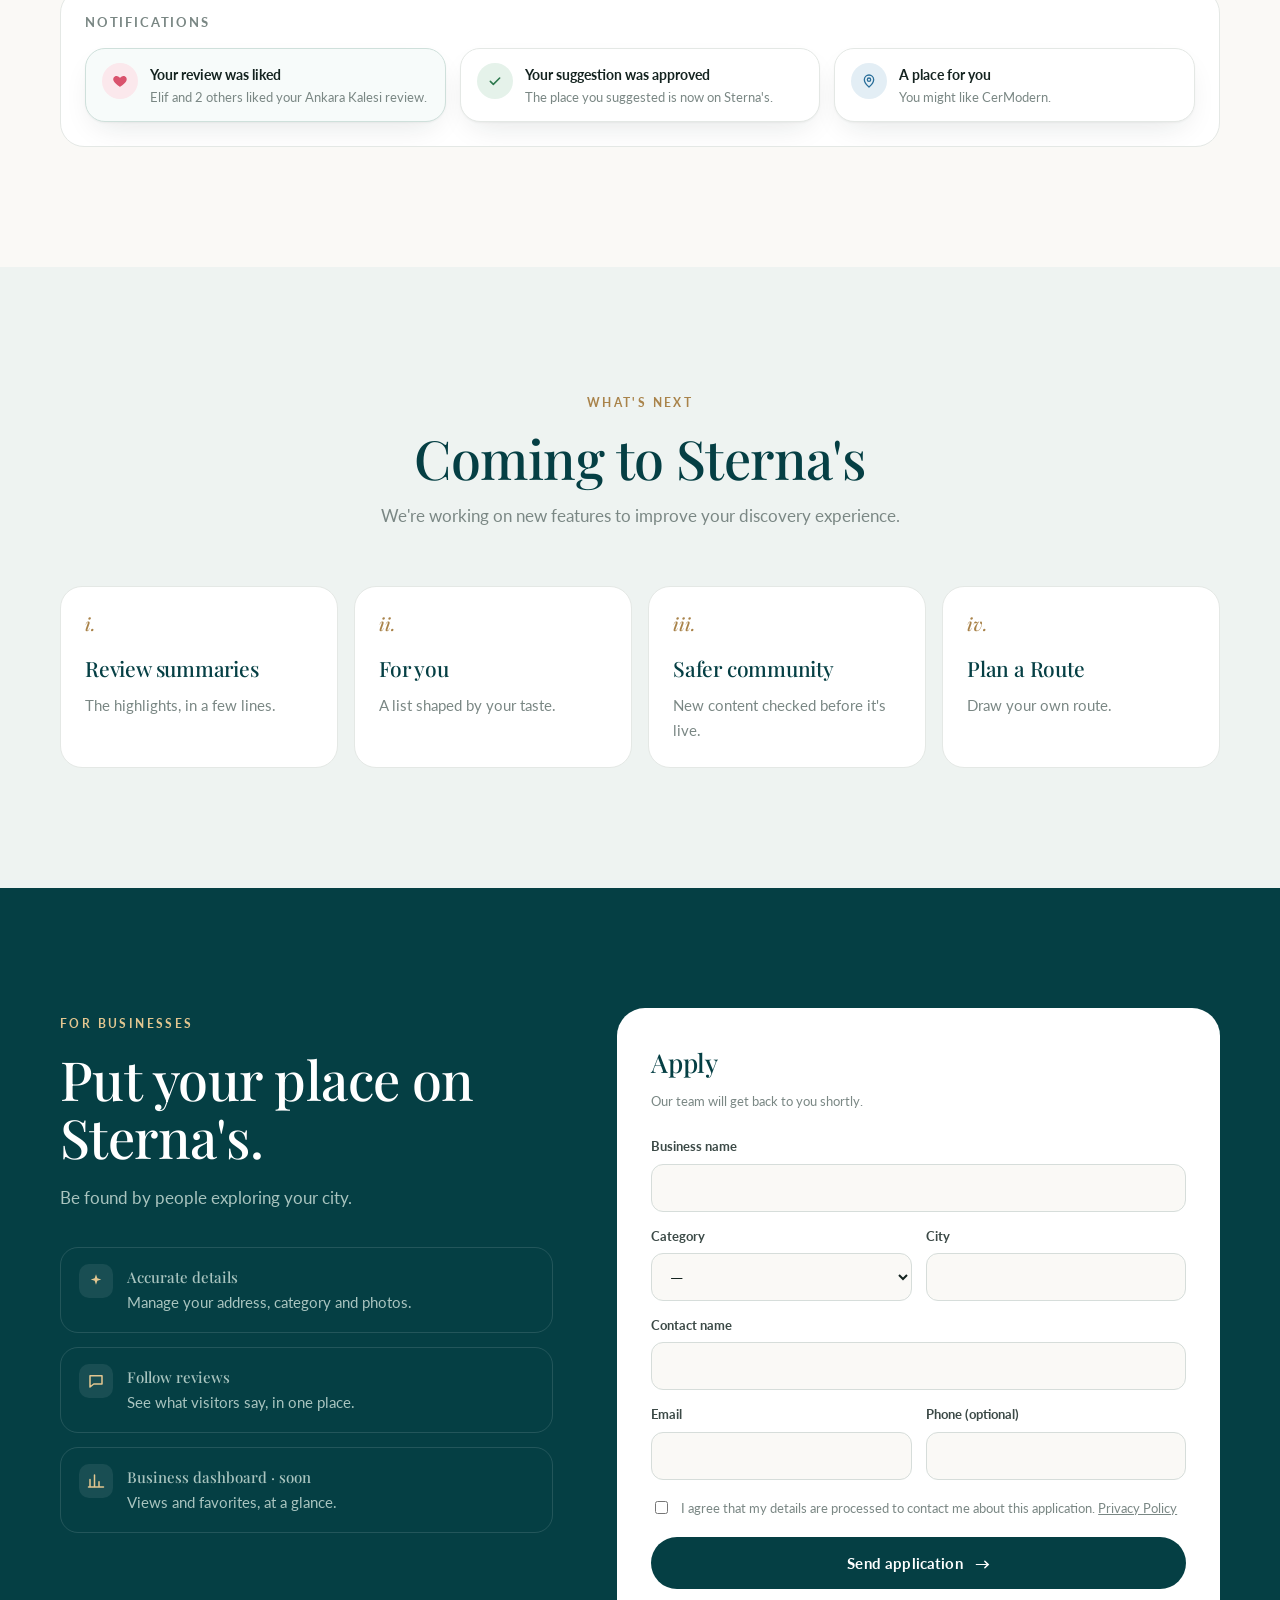
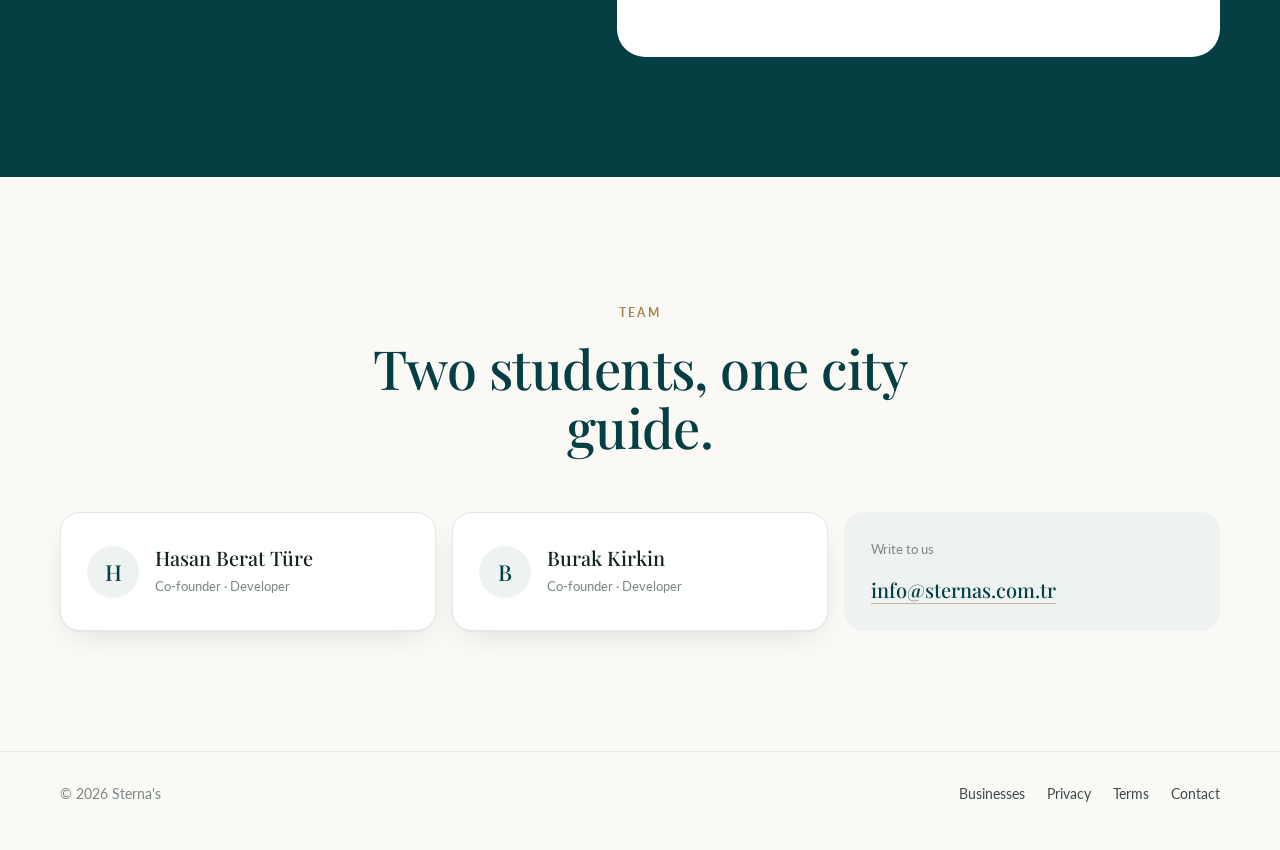
==== commit 8747ac90: "Revert "Add bilingual app support page and footer link" This reverts commit 607022de7a01df57398017a9" ====
--- a/index.html
+++ b/index.html
@@ -338,7 +338,6 @@
     <nav>
       <a href="#isletmeler"><span data-lang="tr">İşletmeler</span><span data-lang="en">Businesses</span></a>
       <a href="gizlilik.html"><span data-lang="tr">Gizlilik</span><span data-lang="en">Privacy</span></a>
-      <a href="destek.html"><span data-lang="tr">Destek</span><span data-lang="en">Support</span></a>
       <a href="kullanim-kosullari.html"><span data-lang="tr">Kullanım Koşulları</span><span data-lang="en">Terms</span></a>
       <a href="mailto:info@sternas.com.tr"><span data-lang="tr">İletişim</span><span data-lang="en">Contact</span></a>
     </nav>
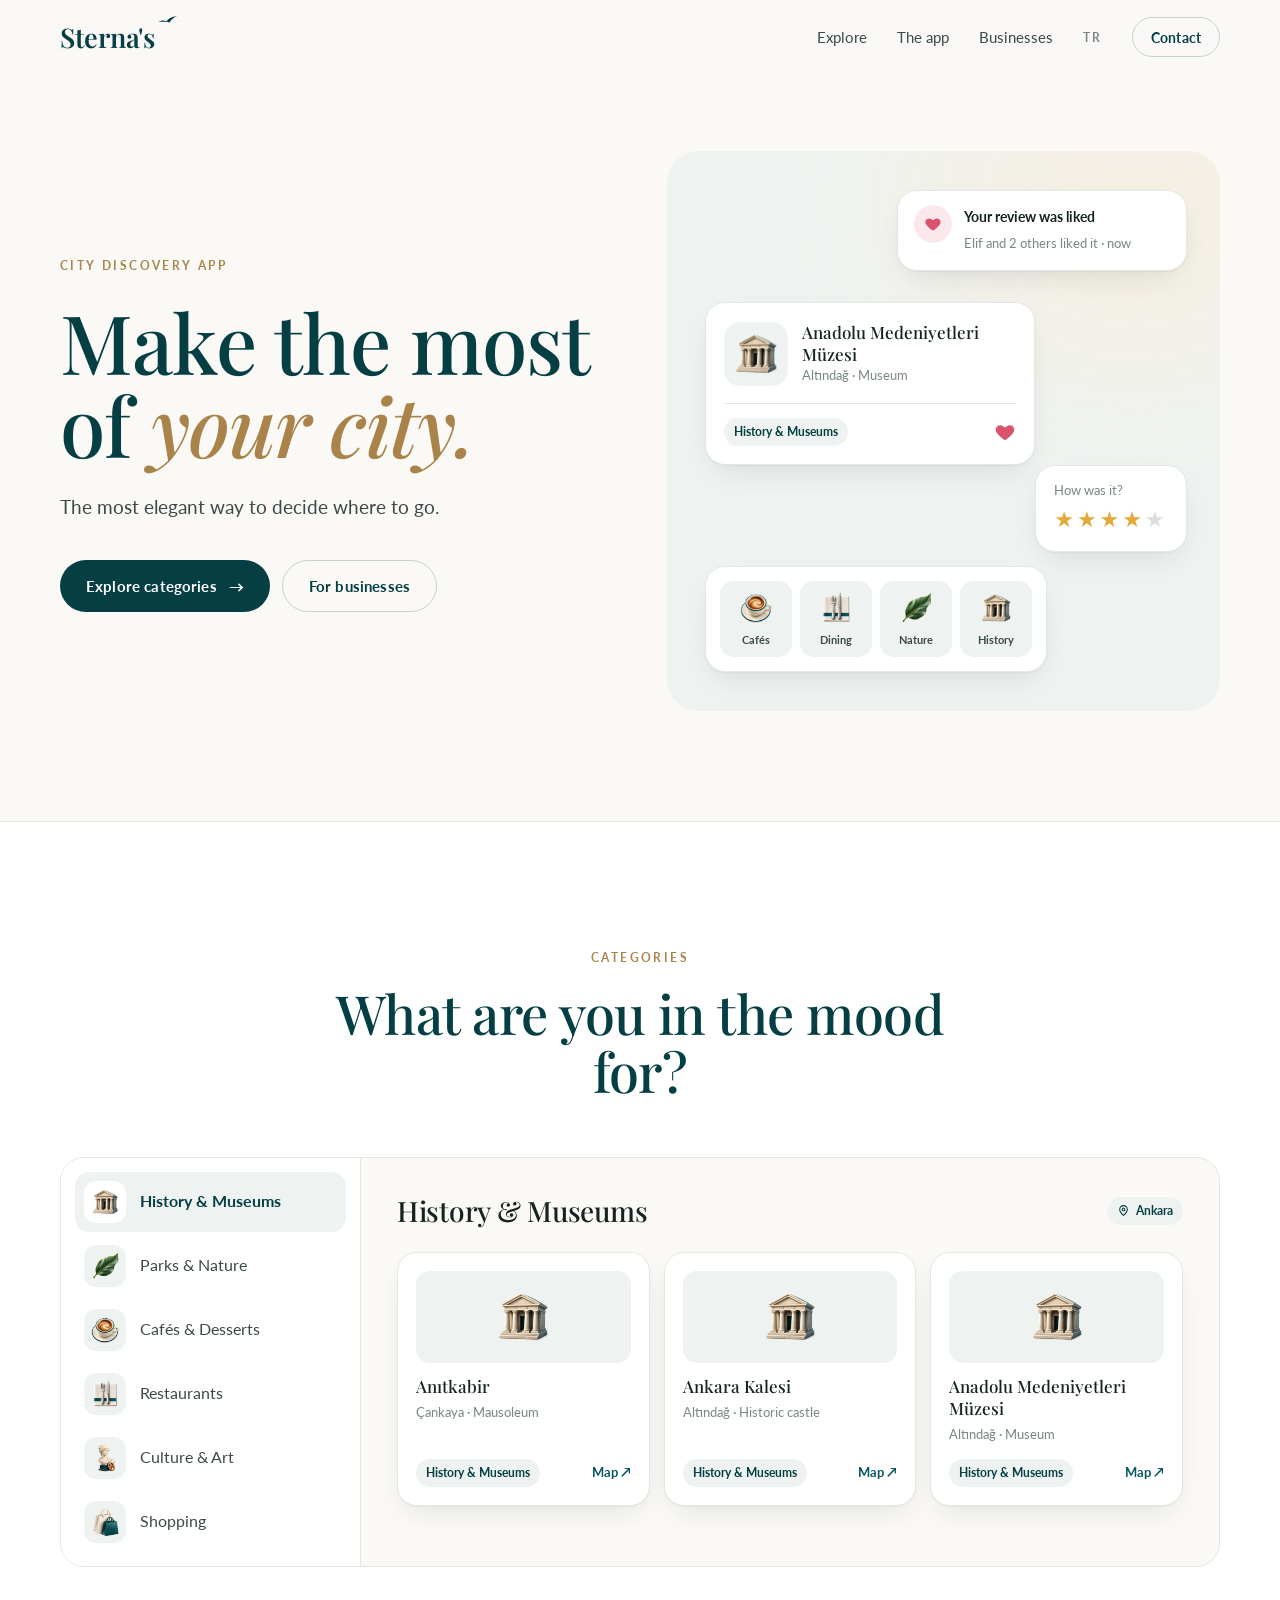
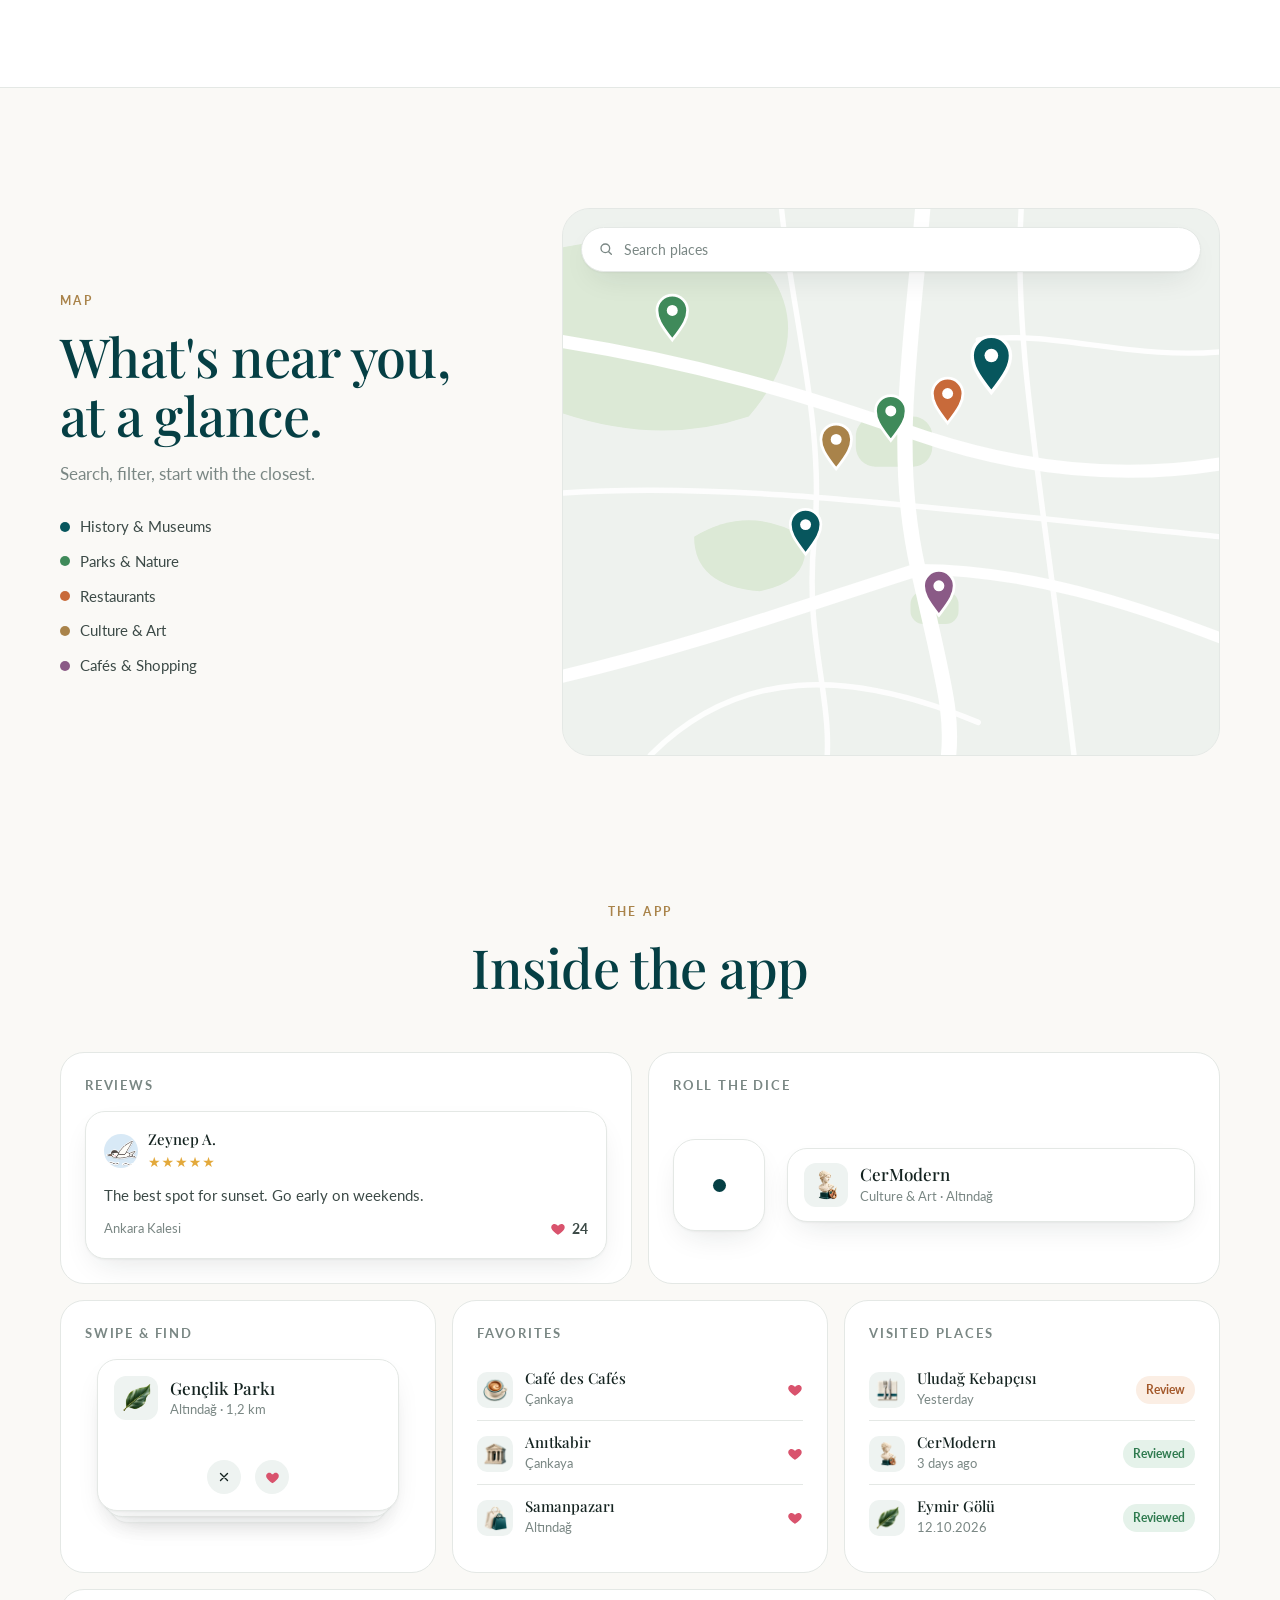
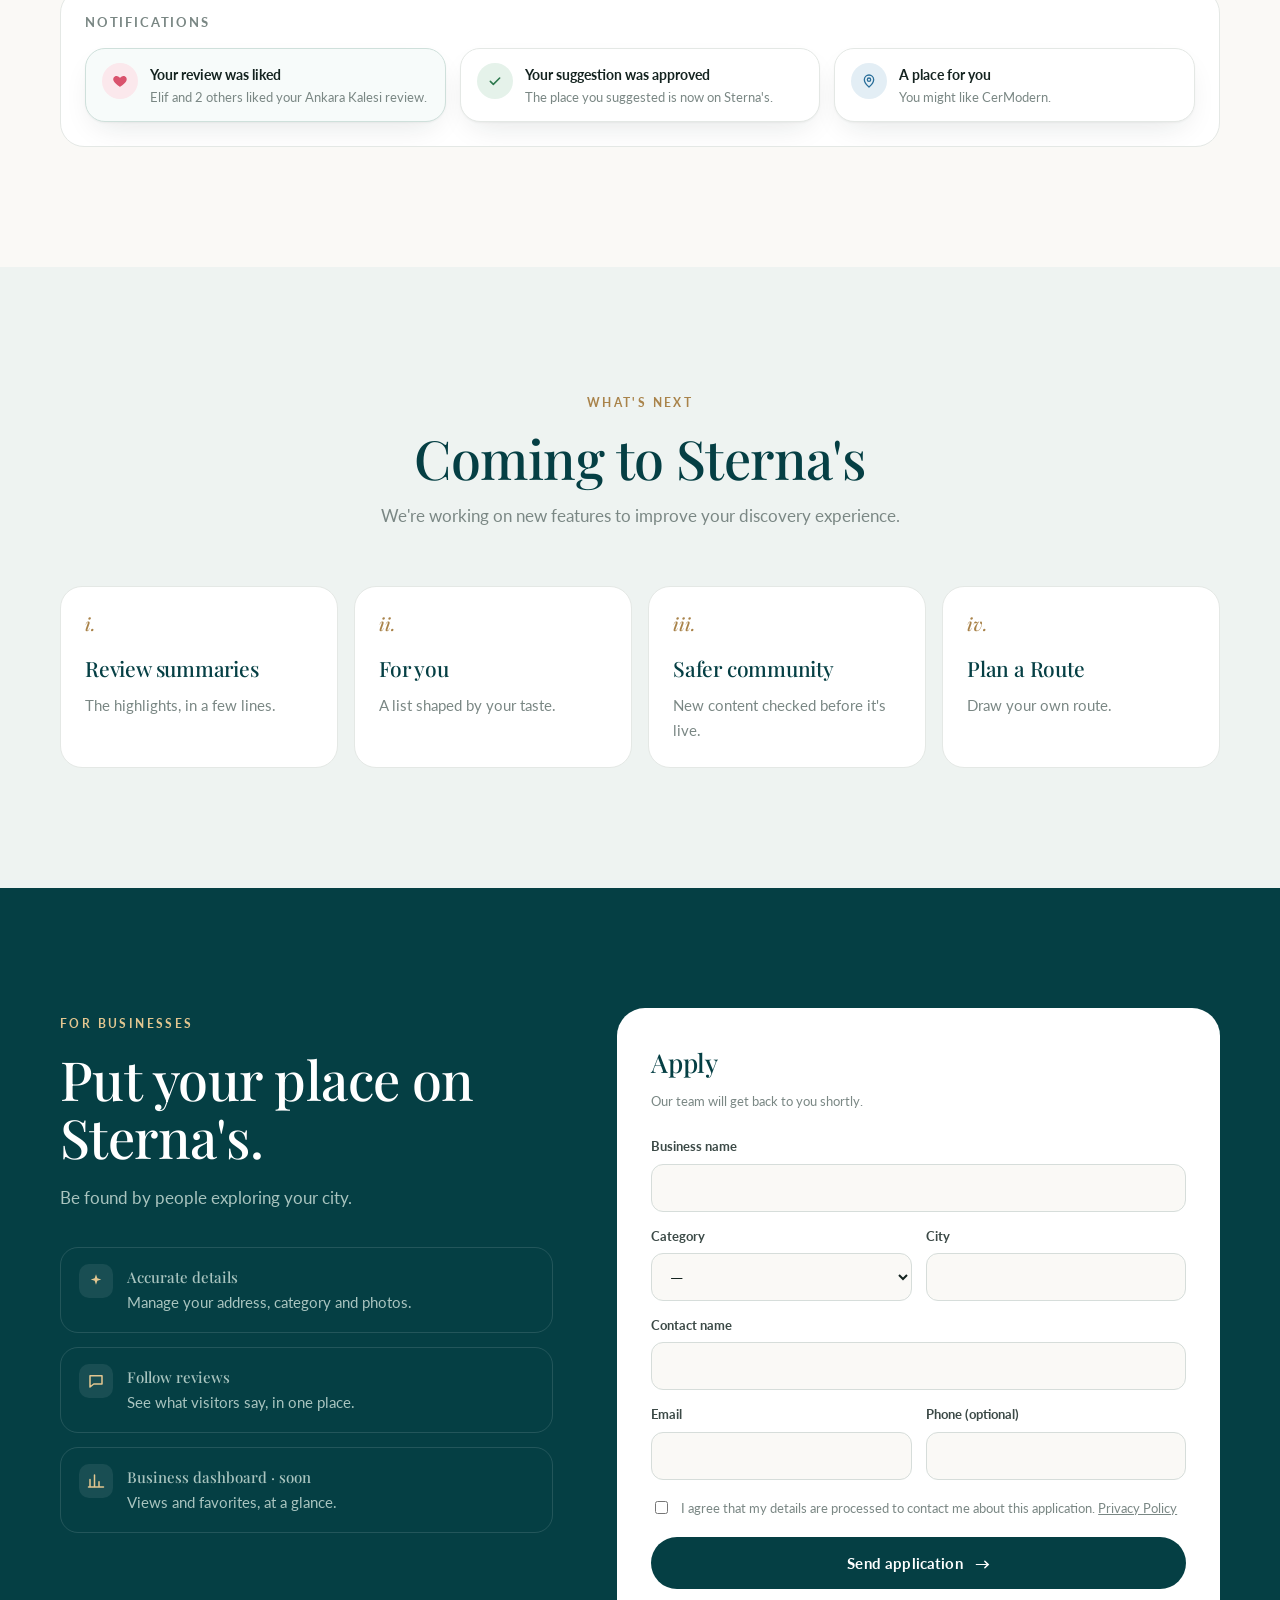
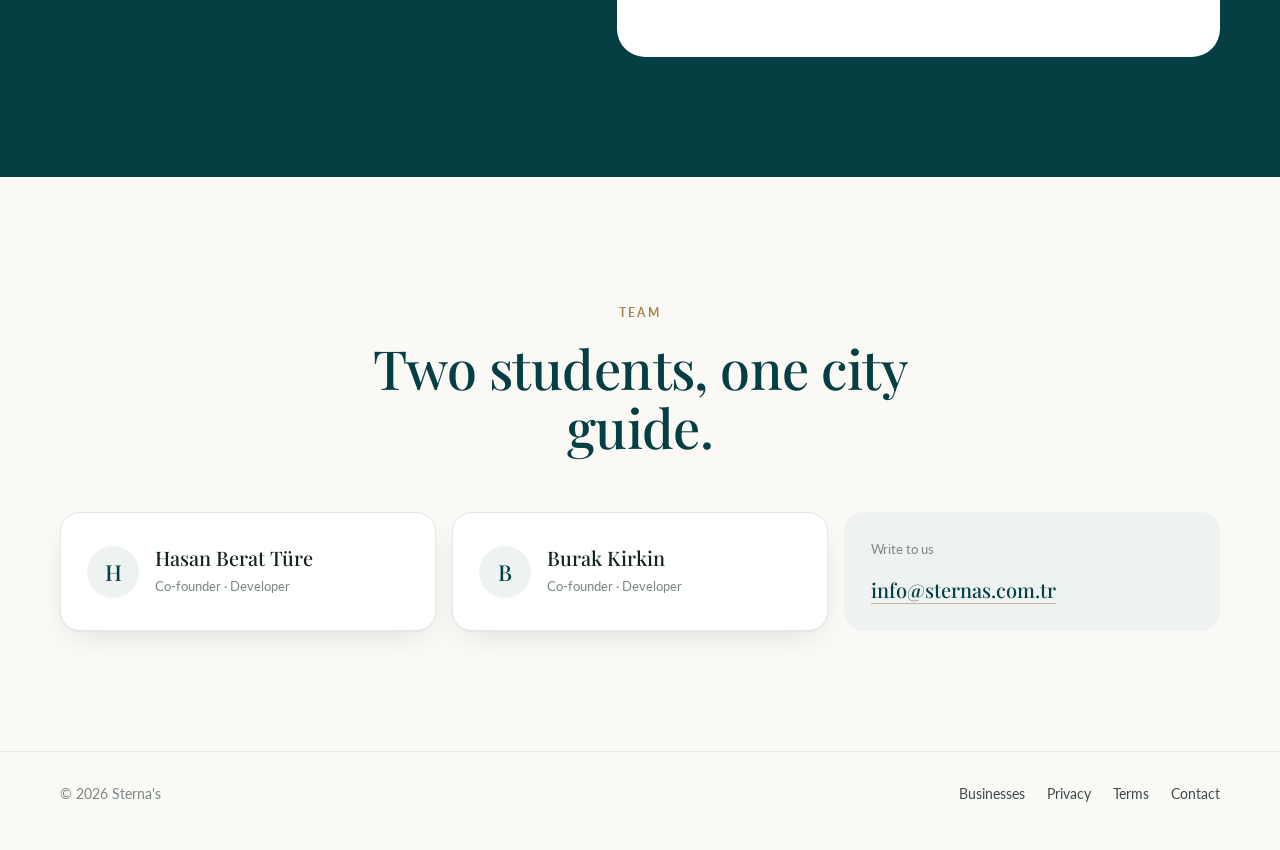
==== commit 44e2ef27: "fix: use new app icon as favicon on all pages" ====
--- a/index.html
+++ b/index.html
@@ -8,7 +8,8 @@
   <meta property="og:title" content="Sterna's · Şehrin keyfini çıkar">
   <meta property="og:description" content="Kafeler, restoranlar, parklar, müzeler ve tarihi yerler. Bulunduğun şehirde nereye gideceğine Sterna's'la karar ver.">
   <meta name="theme-color" content="#faf9f6">
-  <link rel="icon" href="assets/sumru.png">
+  <link rel="icon" type="image/png" sizes="32x32" href="assets/brand/favicon-32.png">
+  <link rel="apple-touch-icon" href="assets/brand/apple-touch-icon.png">
   <link rel="preconnect" href="https://fonts.googleapis.com">
   <link rel="preconnect" href="https://fonts.gstatic.com" crossorigin>
   <link href="https://fonts.googleapis.com/css2?family=Lato:wght@400;700&family=Playfair+Display:ital,wght@0,500;0,600;1,500&display=swap" rel="stylesheet">
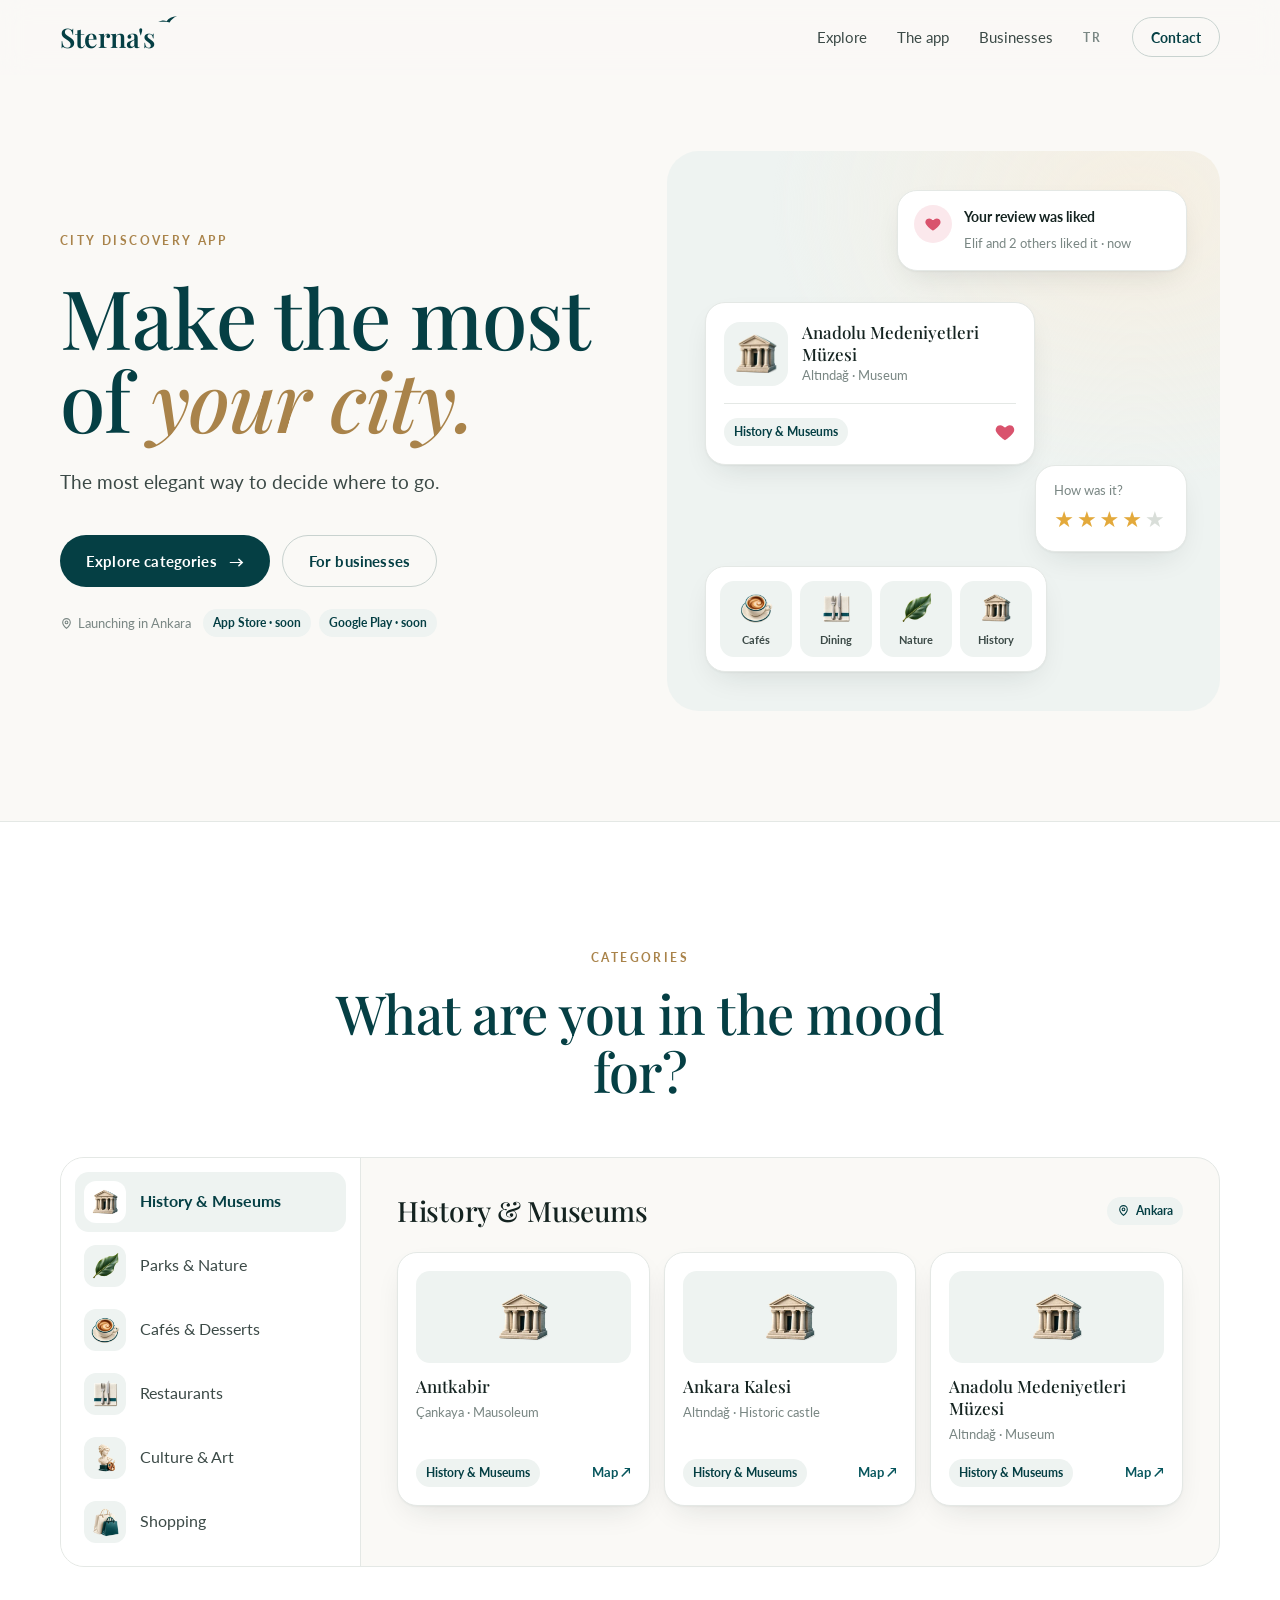
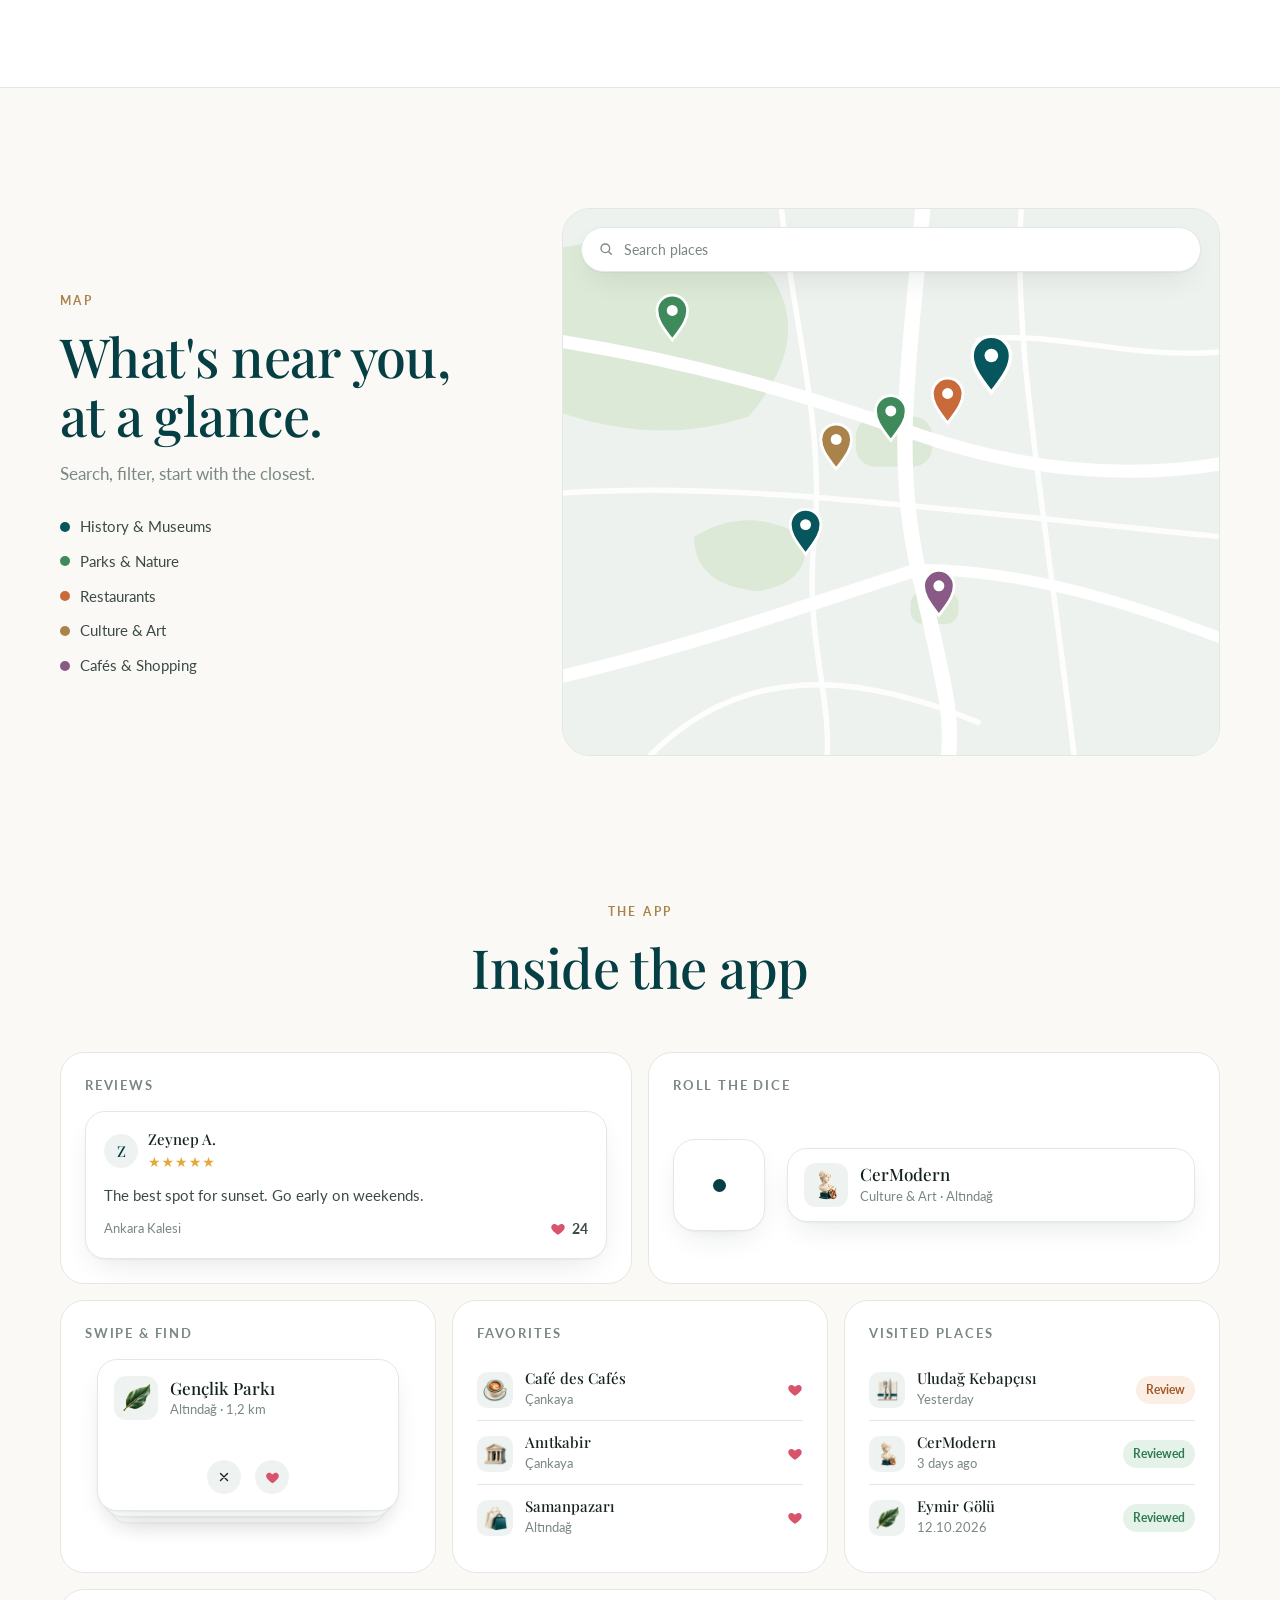
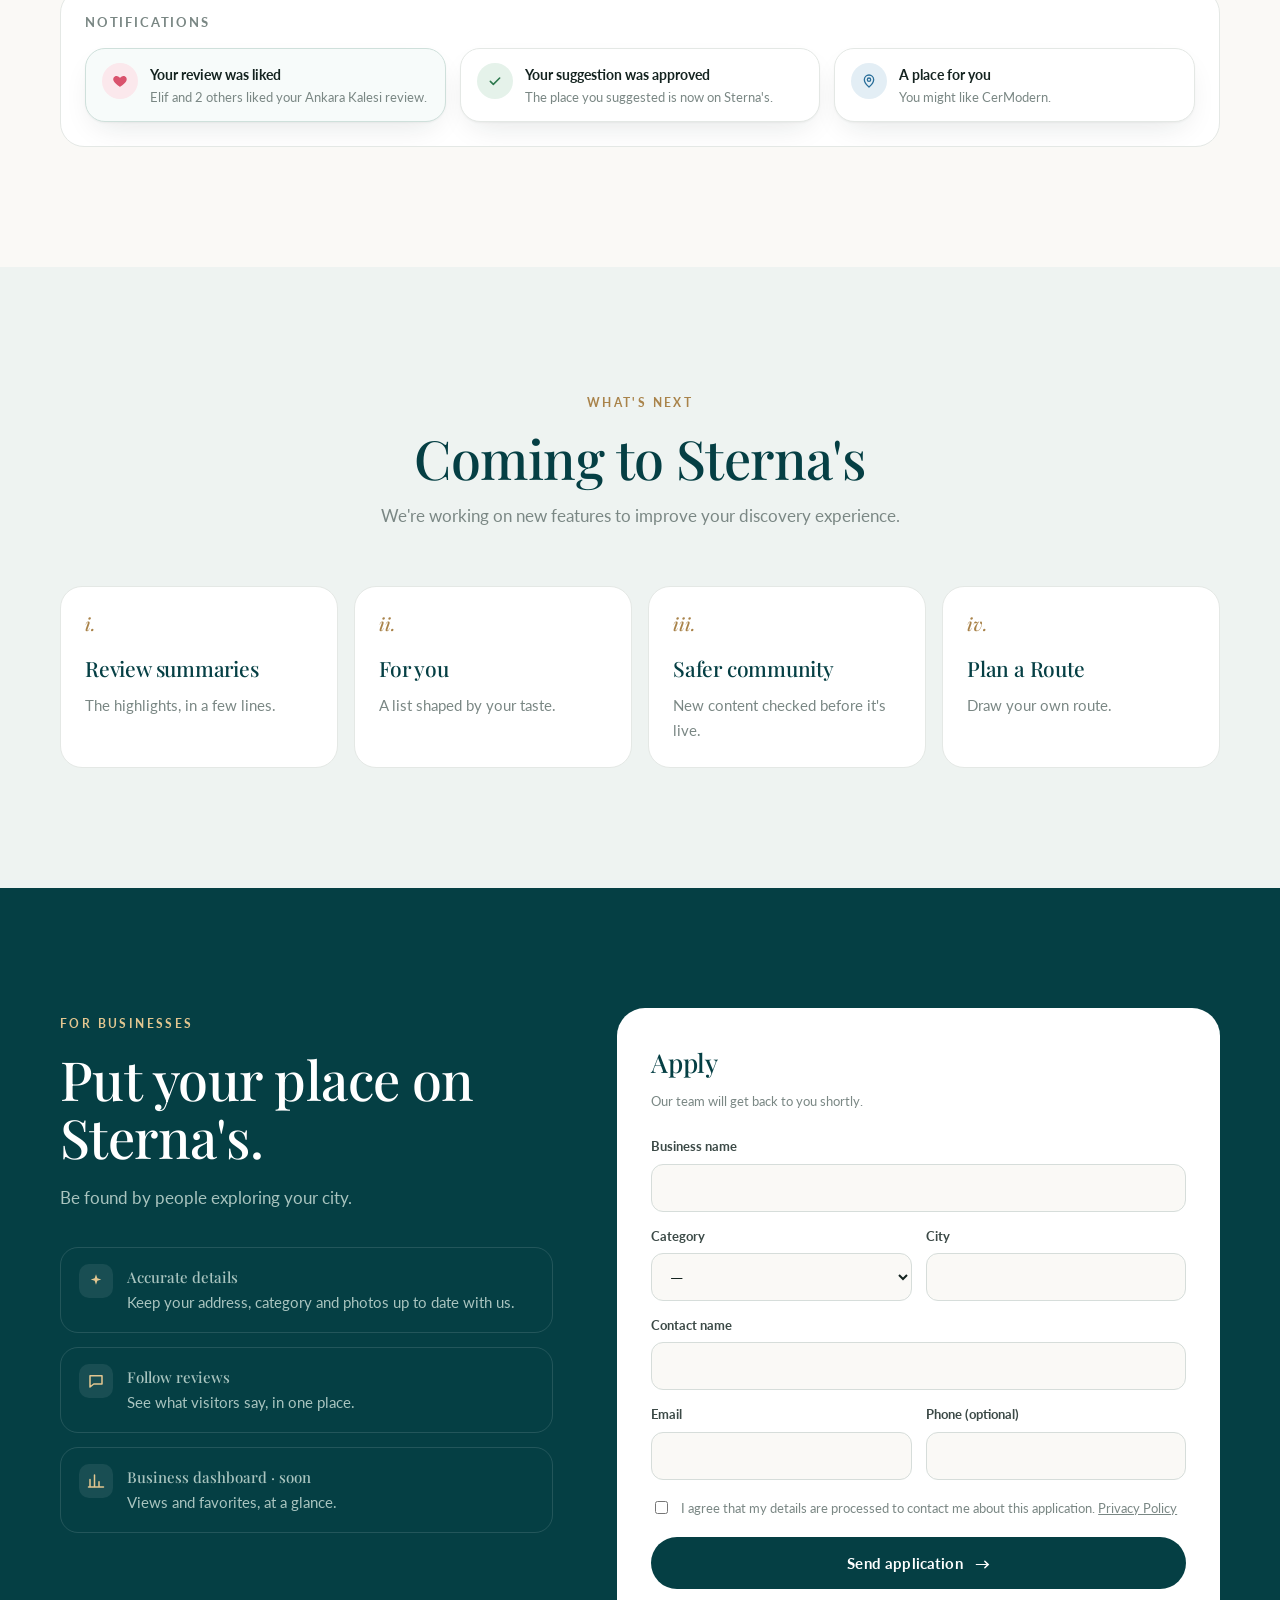
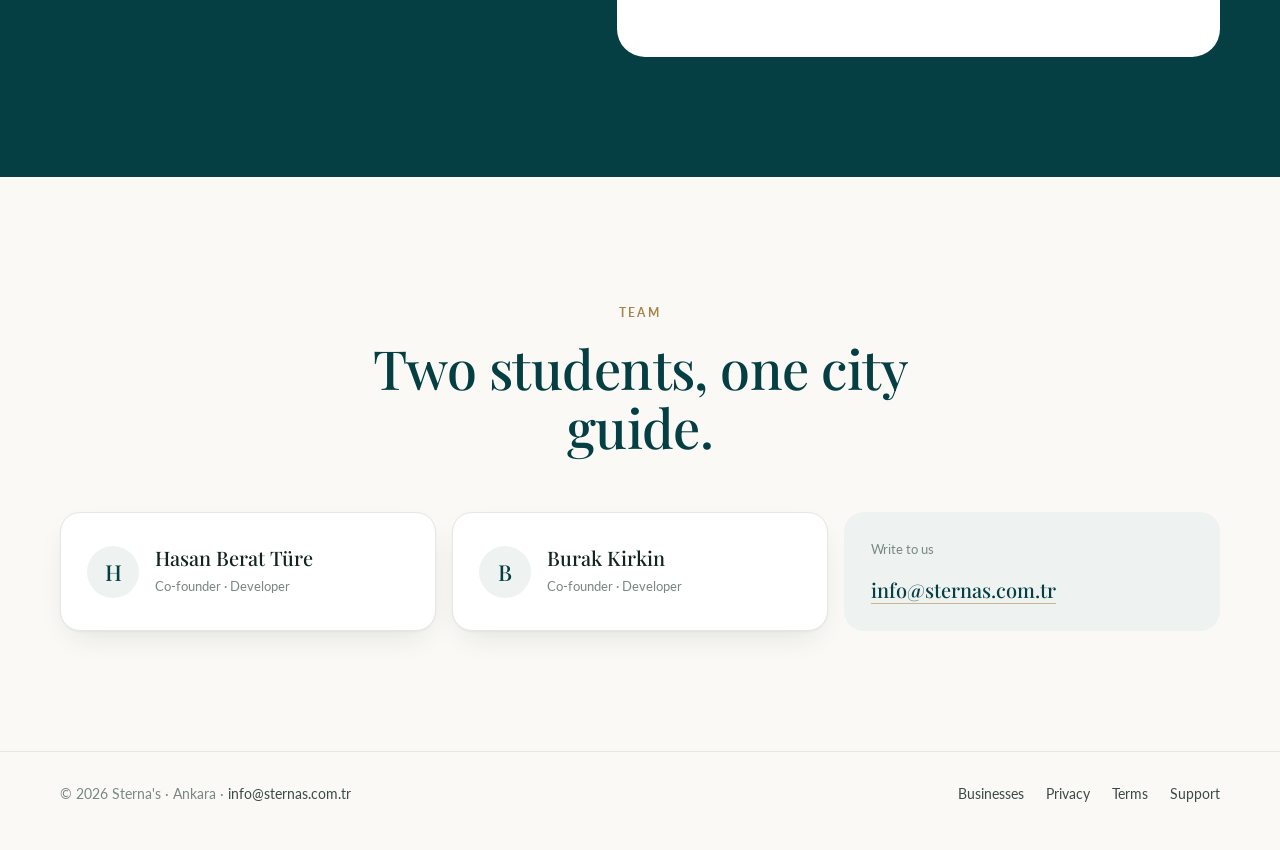
==== commit 49a900fd: "feat: SEO meta, launch pills, footer links, robots/sitemap; remove unused assets" ====
--- a/index.html
+++ b/index.html
@@ -7,6 +7,12 @@
   <meta name="description" content="Sterna's; kafeler, restoranlar, parklar, müzeler ve tarihi yerlerle bulunduğun şehri keşfetmeni sağlayan mobil uygulama.">
   <meta property="og:title" content="Sterna's · Şehrin keyfini çıkar">
   <meta property="og:description" content="Kafeler, restoranlar, parklar, müzeler ve tarihi yerler. Bulunduğun şehirde nereye gideceğine Sterna's'la karar ver.">
+  <meta property="og:type" content="website">
+  <meta property="og:url" content="https://sternas.com.tr/">
+  <meta property="og:image" content="https://sternas.com.tr/assets/brand/og-image.jpg">
+  <meta property="og:locale" content="tr_TR">
+  <meta name="twitter:card" content="summary_large_image">
+  <link rel="canonical" href="https://sternas.com.tr/">
   <meta name="theme-color" content="#faf9f6">
   <link rel="icon" type="image/png" sizes="32x32" href="assets/brand/favicon-32.png">
   <link rel="apple-touch-icon" href="assets/brand/apple-touch-icon.png">
@@ -15,6 +21,9 @@
   <link href="https://fonts.googleapis.com/css2?family=Lato:wght@400;700&family=Playfair+Display:ital,wght@0,500;0,600;1,500&display=swap" rel="stylesheet">
   <link rel="stylesheet" href="styles.css">
   <script>document.documentElement.classList.add('js');</script>
+  <script type="application/ld+json">
+  {"@context":"https://schema.org","@type":"Organization","name":"Sterna's","url":"https://sternas.com.tr/","logo":"https://sternas.com.tr/assets/brand/icon-512.png","email":"info@sternas.com.tr","areaServed":"Ankara"}
+  </script>
 </head>
 <body>
 
@@ -63,6 +72,11 @@
         <div class="hero-actions reveal">
           <a class="btn btn-primary" href="#kesfet"><span data-lang="tr">Kategorileri keşfet</span><span data-lang="en">Explore categories</span> <span class="arrow" aria-hidden="true">→</span></a>
           <a class="btn btn-outline" href="#isletmeler"><span data-lang="tr">İşletmeler için</span><span data-lang="en">For businesses</span></a>
+        </div>
+        <div class="launch reveal">
+          <span class="small"><svg width="13" height="13"><use href="#i-pin"/></svg> <span data-lang="tr">Ankara'da başlıyoruz</span><span data-lang="en">Launching in Ankara</span></span>
+          <span class="chip"><span data-lang="tr">App Store · yakında</span><span data-lang="en">App Store · soon</span></span>
+          <span class="chip"><span data-lang="tr">Google Play · yakında</span><span data-lang="en">Google Play · soon</span></span>
         </div>
       </div>
 
@@ -185,7 +199,7 @@
           <h3><span data-lang="tr">Yorumlar</span><span data-lang="en">Reviews</span></h3>
           <div class="card review">
             <div class="who">
-              <img src="assets/sumru.png" alt="">
+              <span class="av" aria-hidden="true">Z</span>
               <div>
                 <div class="title" style="font-size:15px">Zeynep A.</div>
                 <div class="stars">★★★★★</div>
@@ -283,7 +297,7 @@
         <h2><span data-lang="tr">Mekânını Sterna's'ta öne çıkar.</span><span data-lang="en">Put your place on Sterna's.</span></h2>
         <p class="intro"><span data-lang="tr">Şehrini keşfeden insanlar seni bulsun.</span><span data-lang="en">Be found by people exploring your city.</span></p>
         <ul class="perks">
-          <li><span class="pi"><svg><use href="#i-spark"/></svg></span><div><strong><span data-lang="tr">Doğru ve güncel bilgi</span><span data-lang="en">Accurate details</span></strong><span><span data-lang="tr">Adres, kategori ve fotoğraflarını sen yönet.</span><span data-lang="en">Manage your address, category and photos.</span></span></div></li>
+          <li><span class="pi"><svg><use href="#i-spark"/></svg></span><div><strong><span data-lang="tr">Doğru ve güncel bilgi</span><span data-lang="en">Accurate details</span></strong><span><span data-lang="tr">Adres, kategori ve fotoğraflarını bizimle güncel tut.</span><span data-lang="en">Keep your address, category and photos up to date with us.</span></span></div></li>
           <li><span class="pi"><svg><use href="#i-chat"/></svg></span><div><strong><span data-lang="tr">Yorumları takip et</span><span data-lang="en">Follow reviews</span></strong><span><span data-lang="tr">Ziyaretçilerin ne dediğini tek yerden gör.</span><span data-lang="en">See what visitors say, in one place.</span></span></div></li>
           <li><span class="pi"><svg><use href="#i-chart"/></svg></span><div><strong><span data-lang="tr">İşletme paneli · yakında</span><span data-lang="en">Business dashboard · soon</span></strong><span><span data-lang="tr">Görüntülenme ve favori istatistikleri.</span><span data-lang="en">Views and favorites, at a glance.</span></span></div></li>
         </ul>
@@ -335,12 +349,12 @@
 
 <footer>
   <div class="wrap">
-    <span>© 2026 Sterna's</span>
+    <span>© 2026 Sterna's · Ankara · <a href="mailto:info@sternas.com.tr">info@sternas.com.tr</a></span>
     <nav>
       <a href="#isletmeler"><span data-lang="tr">İşletmeler</span><span data-lang="en">Businesses</span></a>
       <a href="gizlilik.html"><span data-lang="tr">Gizlilik</span><span data-lang="en">Privacy</span></a>
       <a href="kullanim-kosullari.html"><span data-lang="tr">Kullanım Koşulları</span><span data-lang="en">Terms</span></a>
-      <a href="mailto:info@sternas.com.tr"><span data-lang="tr">İletişim</span><span data-lang="en">Contact</span></a>
+      <a href="support/"><span data-lang="tr">Destek</span><span data-lang="en">Support</span></a>
     </nav>
   </div>
 </footer>
--- a/styles.css
+++ b/styles.css
@@ -107,6 +107,8 @@
 .hero h1 em { font-style: italic; color: var(--gold); }
 .hero .lead { font-size: 19px; color: var(--ink-soft); max-width: 470px; margin: 0 0 38px; }
 .hero-actions { display: flex; flex-wrap: wrap; gap: 12px; }
+.launch { display: flex; flex-wrap: wrap; align-items: center; gap: 8px; margin-top: 22px; }
+.launch .small { display: inline-flex; align-items: center; gap: 5px; margin-right: 4px; }
 
 .stage {
   position: relative; height: 560px; border-radius: 32px;
@@ -229,7 +231,7 @@
 
 .review { padding: 18px; display: grid; gap: 10px; }
 .review .who { display: flex; align-items: center; gap: 10px; }
-.review .who img { width: 34px; height: 34px; border-radius: 50%; }
+.review .who .av { width: 34px; height: 34px; border-radius: 50%; background: var(--sage); display: grid; place-items: center; font: 500 15px var(--serif); color: var(--teal-deep); flex: none; }
 .review p { margin: 0; color: var(--ink-soft); font-size: 15px; }
 .review .meta { display: flex; justify-content: space-between; align-items: center; }
 .likes { display: inline-flex; align-items: center; gap: 6px; font-size: 14px; font-weight: 700; color: var(--ink-soft); }
